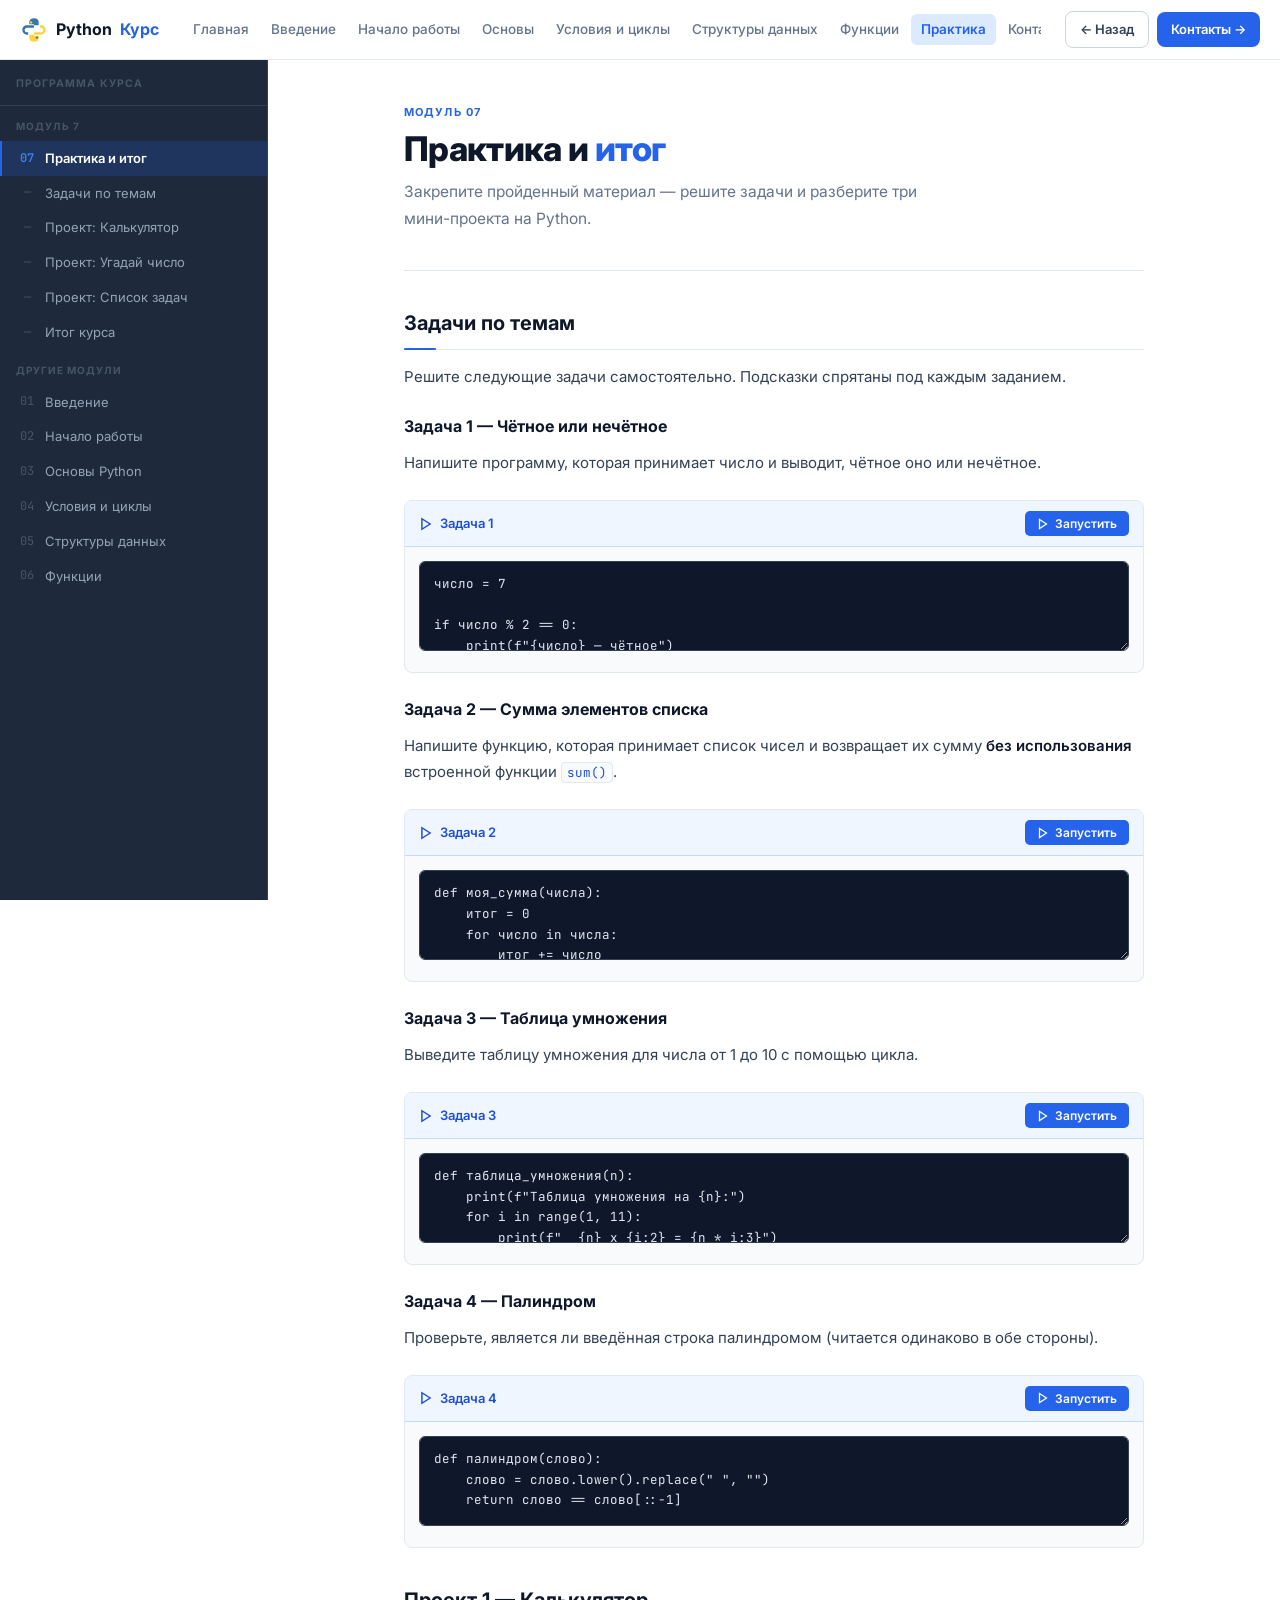
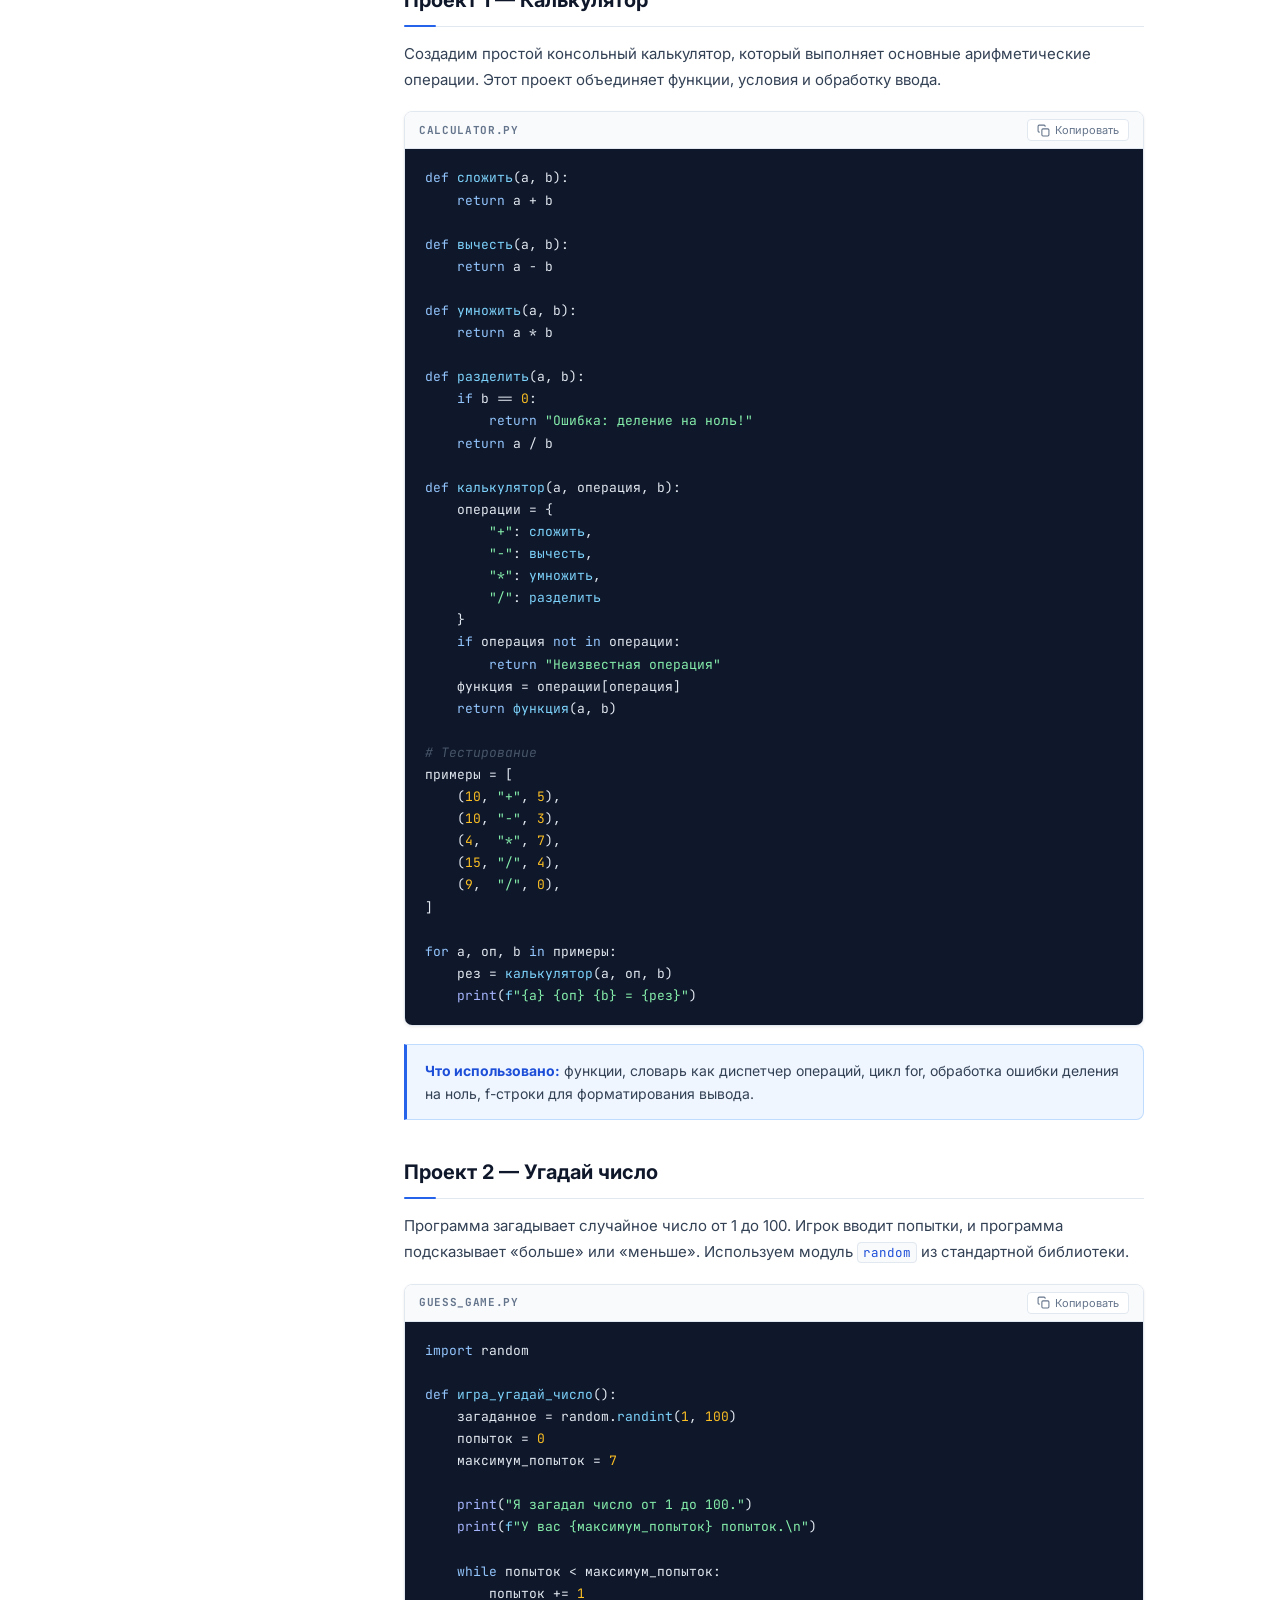
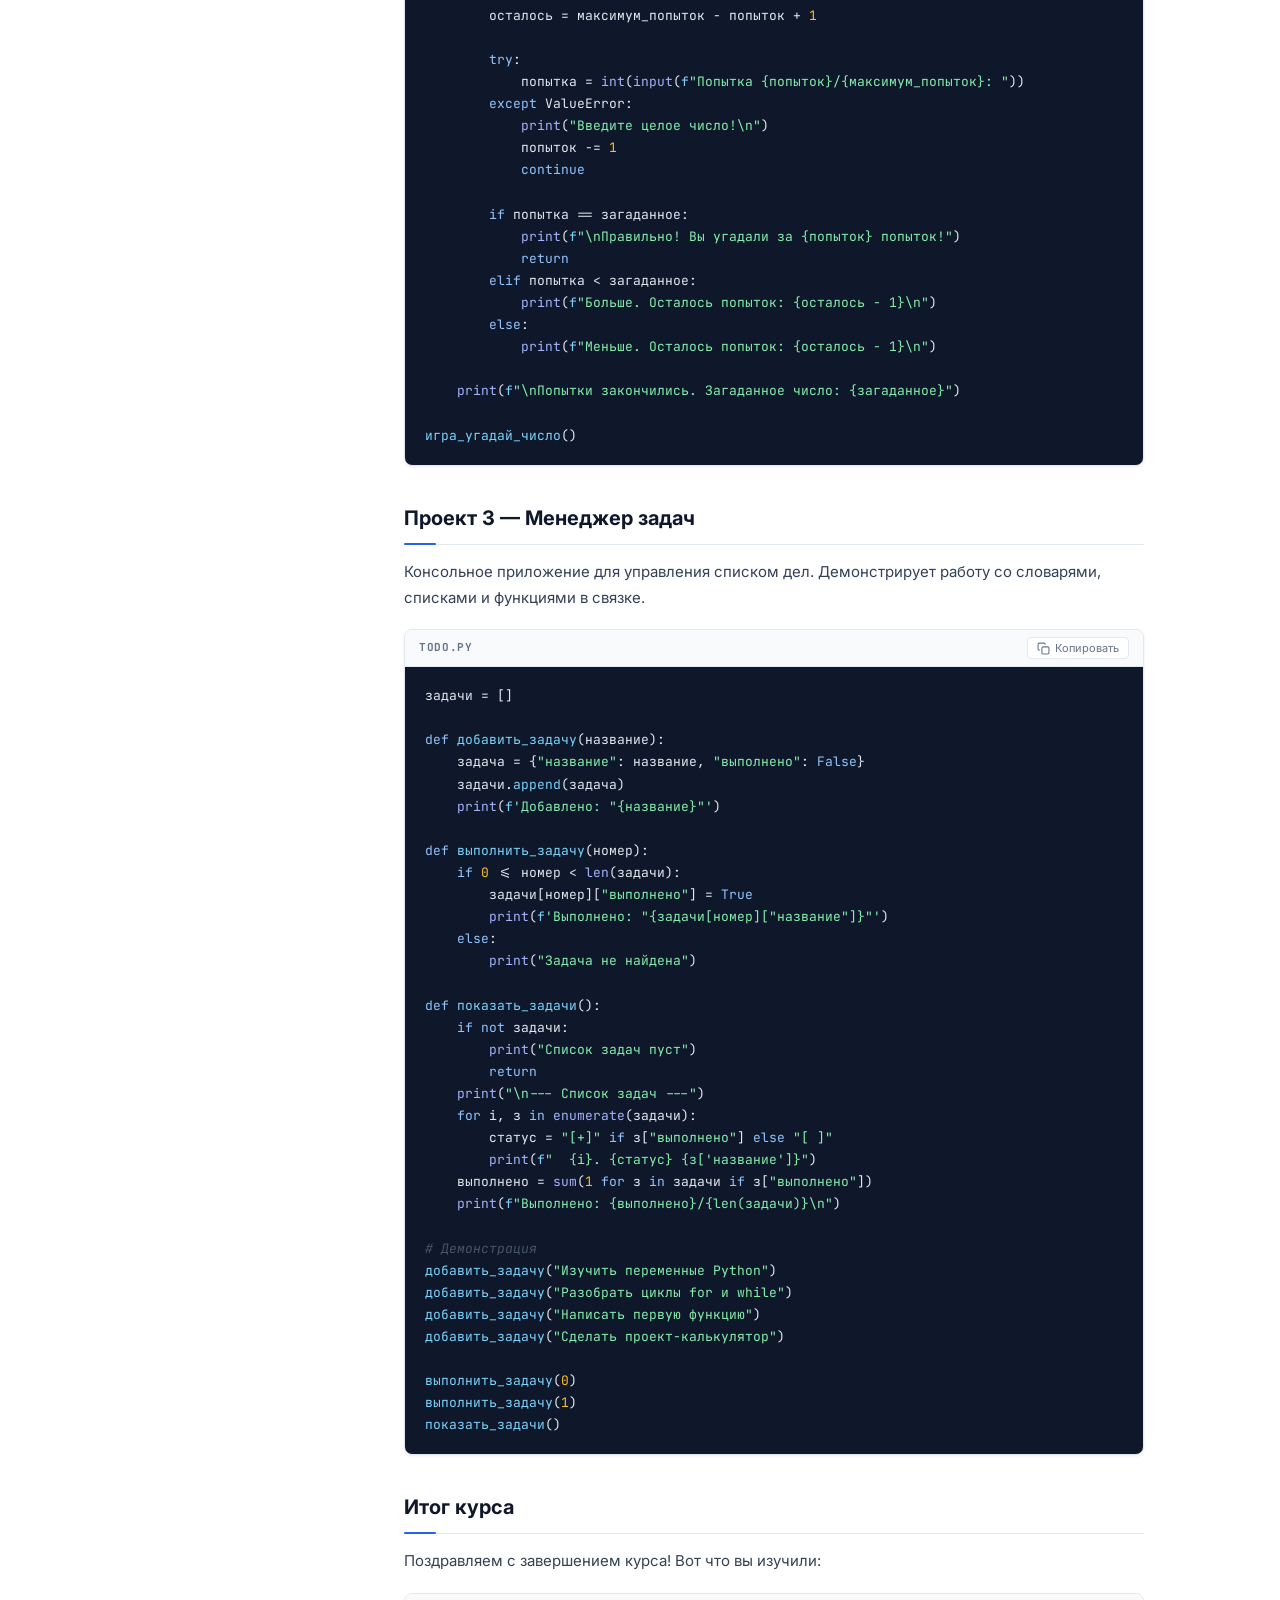
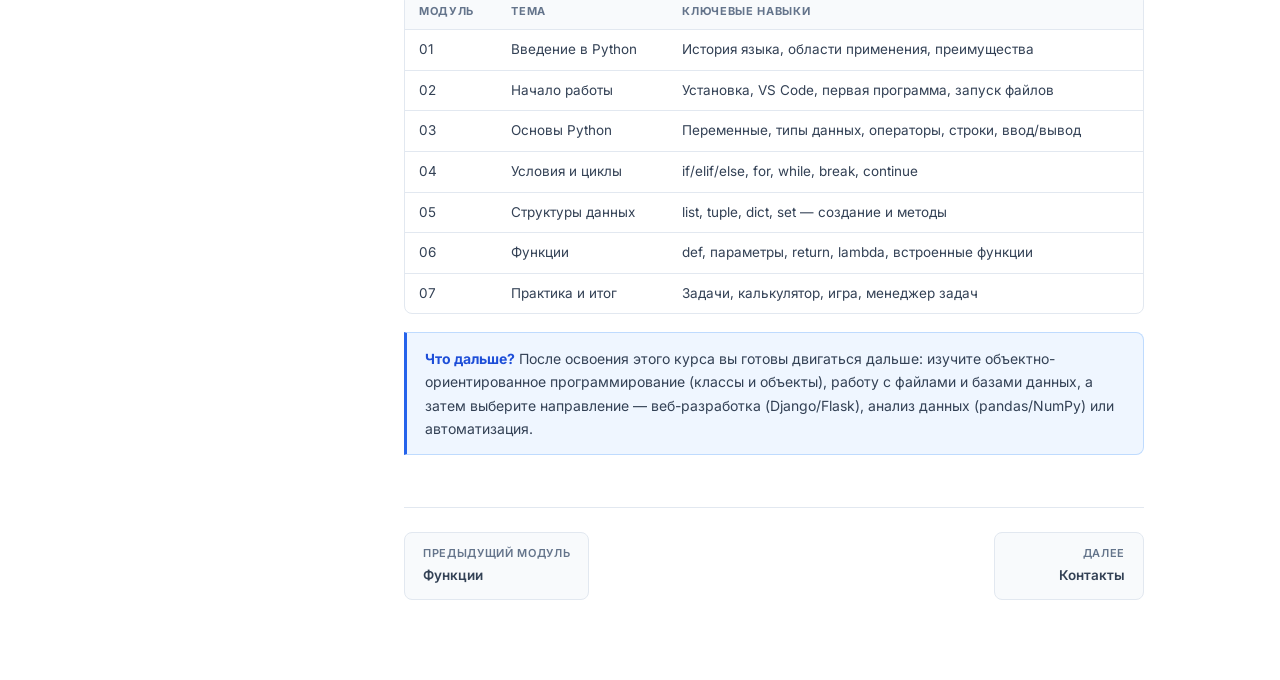
==== praktika.html @ 066918e9 "Initial release: Python e-learning course website 7 interactive modules covering Python basics for B" ====
<!DOCTYPE html>
<html lang="ru">
<head>
  <meta charset="UTF-8">
  <meta name="viewport" content="width=device-width, initial-scale=1.0">
  <title>Практика и итог — Электронный курс Python</title>
  <link rel="stylesheet" href="css/style.css">
</head>
<body>

<nav class="navbar">
  <a href="index.html" class="nav-logo">
    <svg width="28" height="28" viewBox="0 0 24 24" fill="none">
      <path d="M12 2C9.5 2 8 3.5 8 5v2h4v1H6C3.8 8 2 9.8 2 12s1.8 4 4 4h1v-2H6c-1.1 0-2-.9-2-2s.9-2 2-2h6V8h4V5c0-1.5-1.5-3-4-3z" fill="#3776AB"/>
      <path d="M12 22c2.5 0 4-1.5 4-3v-2h-4v-1h6c2.2 0 4-1.8 4-4s-1.8-4-4-4h-1v2h1c1.1 0 2 .9 2 2s-.9 2-2 2h-6v2H8v3c0 1.5 1.5 3 4 3z" fill="#FFD43B"/>
      <circle cx="9.5" cy="5.5" r="1" fill="#FFD43B"/>
      <circle cx="14.5" cy="18.5" r="1" fill="#3776AB"/>
    </svg>
    Python<span>Курс</span>
  </a>
  <div class="nav-links">
    <a href="index.html">Главная</a>
    <a href="vvedenie.html">Введение</a>
    <a href="nachalo.html">Начало работы</a>
    <a href="osnovy.html">Основы</a>
    <a href="usloviya.html">Условия и циклы</a>
    <a href="struktury.html">Структуры данных</a>
    <a href="funkcii.html">Функции</a>
    <a href="praktika.html" class="active">Практика</a>
    <a href="kontakty.html">Контакты</a>
  </div>
  <div class="nav-module-btns">
    <a href="funkcii.html" class="nav-btn-ghost">← Назад</a>
    <a href="kontakty.html" class="nav-btn">Контакты →</a>
  </div>
  <div class="hamburger" id="hamburger"><span></span><span></span><span></span></div>
</nav>

<div class="mobile-menu" id="mobileMenu">
  <a href="index.html">Главная</a>
  <a href="vvedenie.html">Введение в Python</a>
  <a href="nachalo.html">Начало работы</a>
  <a href="osnovy.html">Основы Python</a>
  <a href="usloviya.html">Условия и циклы</a>
  <a href="struktury.html">Структуры данных</a>
  <a href="funkcii.html">Функции</a>
  <a href="praktika.html" class="active">Практика и итог</a>
  <a href="kontakty.html">Контакты</a>
</div>

<div class="course-layout">
  <aside class="sidebar">
    <div class="sidebar-header">Программа курса</div>
    <div class="sidebar-section">
      <div class="sidebar-section-title">Модуль 7</div>
      <a href="praktika.html" class="sidebar-link active"><span class="sidebar-link-icon">07</span> Практика и итог</a>
      <a href="praktika.html#zadachi" class="sidebar-link"><span class="sidebar-link-icon">—</span> Задачи по темам</a>
      <a href="praktika.html#kalkulator" class="sidebar-link"><span class="sidebar-link-icon">—</span> Проект: Калькулятор</a>
      <a href="praktika.html#ugadai" class="sidebar-link"><span class="sidebar-link-icon">—</span> Проект: Угадай число</a>
      <a href="praktika.html#spisok-zadach" class="sidebar-link"><span class="sidebar-link-icon">—</span> Проект: Список задач</a>
      <a href="praktika.html#itog" class="sidebar-link"><span class="sidebar-link-icon">—</span> Итог курса</a>
    </div>
    <div class="sidebar-section">
      <div class="sidebar-section-title">Другие модули</div>
      <a href="vvedenie.html" class="sidebar-link"><span class="sidebar-link-icon">01</span> Введение</a>
      <a href="nachalo.html" class="sidebar-link"><span class="sidebar-link-icon">02</span> Начало работы</a>
      <a href="osnovy.html" class="sidebar-link"><span class="sidebar-link-icon">03</span> Основы Python</a>
      <a href="usloviya.html" class="sidebar-link"><span class="sidebar-link-icon">04</span> Условия и циклы</a>
      <a href="struktury.html" class="sidebar-link"><span class="sidebar-link-icon">05</span> Структуры данных</a>
      <a href="funkcii.html" class="sidebar-link"><span class="sidebar-link-icon">06</span> Функции</a>
    </div>
  </aside>

  <main class="course-main">
    <div class="course-content">

      <div class="page-header">
        <div class="page-label">Модуль 07</div>
        <h1 class="page-title">Практика и <span>итог</span></h1>
        <p class="page-desc">Закрепите пройденный материал — решите задачи и разберите три мини-проекта на Python.</p>
      </div>

      <!-- ЗАДАЧИ -->
      <h2 class="section-h" id="zadachi">Задачи по темам</h2>
      <p>Решите следующие задачи самостоятельно. Подсказки спрятаны под каждым заданием.</p>

      <h3 class="sub-h">Задача 1 — Чётное или нечётное</h3>
      <p>Напишите программу, которая принимает число и выводит, чётное оно или нечётное.</p>
      <div class="try-block">
        <div class="try-header">
          <div class="try-title">
            <svg width="14" height="14" viewBox="0 0 24 24" fill="none" stroke="currentColor" stroke-width="2.5"><polygon points="5 3 19 12 5 21 5 3"/></svg>
            Задача 1
          </div>
          <button class="try-run-btn">
            <svg width="12" height="12" viewBox="0 0 24 24" fill="none" stroke="currentColor" stroke-width="2.5"><polygon points="5 3 19 12 5 21 5 3"/></svg>
            Запустить
          </button>
        </div>
        <div class="try-editor">
          <textarea>число = 7

if число % 2 == 0:
    print(f"{число} — чётное")
else:
    print(f"{число} — нечётное")</textarea>
        </div>
        <div class="try-output">
          <div class="try-output-label">Вывод</div>
          <div class="try-output-box"></div>
        </div>
      </div>

      <h3 class="sub-h">Задача 2 — Сумма элементов списка</h3>
      <p>Напишите функцию, которая принимает список чисел и возвращает их сумму <strong>без использования</strong> встроенной функции <code class="inline">sum()</code>.</p>
      <div class="try-block">
        <div class="try-header">
          <div class="try-title">
            <svg width="14" height="14" viewBox="0 0 24 24" fill="none" stroke="currentColor" stroke-width="2.5"><polygon points="5 3 19 12 5 21 5 3"/></svg>
            Задача 2
          </div>
          <button class="try-run-btn">
            <svg width="12" height="12" viewBox="0 0 24 24" fill="none" stroke="currentColor" stroke-width="2.5"><polygon points="5 3 19 12 5 21 5 3"/></svg>
            Запустить
          </button>
        </div>
        <div class="try-editor">
          <textarea>def моя_сумма(числа):
    итог = 0
    for число in числа:
        итог += число
    return итог

список = [3, 7, 2, 9, 4]
print(f"Сумма: {моя_сумма(список)}")</textarea>
        </div>
        <div class="try-output">
          <div class="try-output-label">Вывод</div>
          <div class="try-output-box"></div>
        </div>
      </div>

      <h3 class="sub-h">Задача 3 — Таблица умножения</h3>
      <p>Выведите таблицу умножения для числа от 1 до 10 с помощью цикла.</p>
      <div class="try-block">
        <div class="try-header">
          <div class="try-title">
            <svg width="14" height="14" viewBox="0 0 24 24" fill="none" stroke="currentColor" stroke-width="2.5"><polygon points="5 3 19 12 5 21 5 3"/></svg>
            Задача 3
          </div>
          <button class="try-run-btn">
            <svg width="12" height="12" viewBox="0 0 24 24" fill="none" stroke="currentColor" stroke-width="2.5"><polygon points="5 3 19 12 5 21 5 3"/></svg>
            Запустить
          </button>
        </div>
        <div class="try-editor">
          <textarea>def таблица_умножения(n):
    print(f"Таблица умножения на {n}:")
    for i in range(1, 11):
        print(f"  {n} x {i:2} = {n * i:3}")

таблица_умножения(7)</textarea>
        </div>
        <div class="try-output">
          <div class="try-output-label">Вывод</div>
          <div class="try-output-box"></div>
        </div>
      </div>

      <h3 class="sub-h">Задача 4 — Палиндром</h3>
      <p>Проверьте, является ли введённая строка палиндромом (читается одинаково в обе стороны).</p>
      <div class="try-block">
        <div class="try-header">
          <div class="try-title">
            <svg width="14" height="14" viewBox="0 0 24 24" fill="none" stroke="currentColor" stroke-width="2.5"><polygon points="5 3 19 12 5 21 5 3"/></svg>
            Задача 4
          </div>
          <button class="try-run-btn">
            <svg width="12" height="12" viewBox="0 0 24 24" fill="none" stroke="currentColor" stroke-width="2.5"><polygon points="5 3 19 12 5 21 5 3"/></svg>
            Запустить
          </button>
        </div>
        <div class="try-editor">
          <textarea>def палиндром(слово):
    слово = слово.lower().replace(" ", "")
    return слово == слово[::-1]

слова = ["kayak", "python", "level", "radar", "hello"]
for слово in слова:
    результат = "палиндром" if палиндром(слово) else "не палиндром"
    print(f'"{слово}" — {результат}')</textarea>
        </div>
        <div class="try-output">
          <div class="try-output-label">Вывод</div>
          <div class="try-output-box"></div>
        </div>
      </div>

      <!-- ПРОЕКТ 1: КАЛЬКУЛЯТОР -->
      <h2 class="section-h" id="kalkulator">Проект 1 — Калькулятор</h2>
      <p>
        Создадим простой консольный калькулятор, который выполняет основные арифметические операции.
        Этот проект объединяет функции, условия и обработку ввода.
      </p>
      <div class="code-block">
        <div class="code-block-header">
          <span class="code-lang">calculator.py</span>
          <button class="copy-btn"><svg width="13" height="13" viewBox="0 0 24 24" fill="none" stroke="currentColor" stroke-width="2"><rect x="9" y="9" width="13" height="13" rx="2"/><path d="M5 15H4a2 2 0 0 1-2-2V4a2 2 0 0 1 2-2h9a2 2 0 0 1 2 2v1"/></svg> Копировать</button>
        </div>
        <pre class="code"><span class="kw">def</span> <span class="fn">сложить</span>(<span class="var">a</span>, <span class="var">b</span>):
    <span class="kw">return</span> <span class="var">a</span> + <span class="var">b</span>

<span class="kw">def</span> <span class="fn">вычесть</span>(<span class="var">a</span>, <span class="var">b</span>):
    <span class="kw">return</span> <span class="var">a</span> - <span class="var">b</span>

<span class="kw">def</span> <span class="fn">умножить</span>(<span class="var">a</span>, <span class="var">b</span>):
    <span class="kw">return</span> <span class="var">a</span> * <span class="var">b</span>

<span class="kw">def</span> <span class="fn">разделить</span>(<span class="var">a</span>, <span class="var">b</span>):
    <span class="kw">if</span> <span class="var">b</span> == <span class="num">0</span>:
        <span class="kw">return</span> <span class="str">"Ошибка: деление на ноль!"</span>
    <span class="kw">return</span> <span class="var">a</span> / <span class="var">b</span>

<span class="kw">def</span> <span class="fn">калькулятор</span>(<span class="var">a</span>, <span class="var">операция</span>, <span class="var">b</span>):
    <span class="var">операции</span> = {
        <span class="str">"+"</span>: <span class="fn">сложить</span>,
        <span class="str">"-"</span>: <span class="fn">вычесть</span>,
        <span class="str">"*"</span>: <span class="fn">умножить</span>,
        <span class="str">"/"</span>: <span class="fn">разделить</span>
    }
    <span class="kw">if</span> <span class="var">операция</span> <span class="kw">not in</span> <span class="var">операции</span>:
        <span class="kw">return</span> <span class="str">"Неизвестная операция"</span>
    <span class="var">функция</span> = <span class="var">операции</span>[<span class="var">операция</span>]
    <span class="kw">return</span> <span class="fn">функция</span>(<span class="var">a</span>, <span class="var">b</span>)

<span class="cm"># Тестирование</span>
<span class="var">примеры</span> = [
    (<span class="num">10</span>, <span class="str">"+"</span>, <span class="num">5</span>),
    (<span class="num">10</span>, <span class="str">"-"</span>, <span class="num">3</span>),
    (<span class="num">4</span>,  <span class="str">"*"</span>, <span class="num">7</span>),
    (<span class="num">15</span>, <span class="str">"/"</span>, <span class="num">4</span>),
    (<span class="num">9</span>,  <span class="str">"/"</span>, <span class="num">0</span>),
]

<span class="kw">for</span> <span class="var">a</span>, <span class="var">оп</span>, <span class="var">b</span> <span class="kw">in</span> <span class="var">примеры</span>:
    <span class="var">рез</span> = <span class="fn">калькулятор</span>(<span class="var">a</span>, <span class="var">оп</span>, <span class="var">b</span>)
    <span class="builtin">print</span>(<span class="fn">f</span><span class="str">"{a} {оп} {b} = {рез}"</span>)</pre>
      </div>

      <div class="info-box">
        <strong>Что использовано:</strong> функции, словарь как диспетчер операций, цикл for,
        обработка ошибки деления на ноль, f-строки для форматирования вывода.
      </div>

      <!-- ПРОЕКТ 2: УГАДАЙ ЧИСЛО -->
      <h2 class="section-h" id="ugadai">Проект 2 — Угадай число</h2>
      <p>
        Программа загадывает случайное число от 1 до 100. Игрок вводит попытки, и программа подсказывает
        «больше» или «меньше». Используем модуль <code class="inline">random</code> из стандартной библиотеки.
      </p>
      <div class="code-block">
        <div class="code-block-header">
          <span class="code-lang">guess_game.py</span>
          <button class="copy-btn"><svg width="13" height="13" viewBox="0 0 24 24" fill="none" stroke="currentColor" stroke-width="2"><rect x="9" y="9" width="13" height="13" rx="2"/><path d="M5 15H4a2 2 0 0 1-2-2V4a2 2 0 0 1 2-2h9a2 2 0 0 1 2 2v1"/></svg> Копировать</button>
        </div>
        <pre class="code"><span class="kw">import</span> <span class="var">random</span>

<span class="kw">def</span> <span class="fn">игра_угадай_число</span>():
    <span class="var">загаданное</span> = <span class="var">random</span>.<span class="fn">randint</span>(<span class="num">1</span>, <span class="num">100</span>)
    <span class="var">попыток</span> = <span class="num">0</span>
    <span class="var">максимум_попыток</span> = <span class="num">7</span>

    <span class="builtin">print</span>(<span class="str">"Я загадал число от 1 до 100."</span>)
    <span class="builtin">print</span>(<span class="fn">f</span><span class="str">"У вас {максимум_попыток} попыток.\n"</span>)

    <span class="kw">while</span> <span class="var">попыток</span> < <span class="var">максимум_попыток</span>:
        <span class="var">попыток</span> += <span class="num">1</span>
        <span class="var">осталось</span> = <span class="var">максимум_попыток</span> - <span class="var">попыток</span> + <span class="num">1</span>

        <span class="kw">try</span>:
            <span class="var">попытка</span> = <span class="builtin">int</span>(<span class="builtin">input</span>(<span class="fn">f</span><span class="str">"Попытка {попыток}/{максимум_попыток}: "</span>))
        <span class="kw">except</span> <span class="var">ValueError</span>:
            <span class="builtin">print</span>(<span class="str">"Введите целое число!\n"</span>)
            <span class="var">попыток</span> -= <span class="num">1</span>
            <span class="kw">continue</span>

        <span class="kw">if</span> <span class="var">попытка</span> == <span class="var">загаданное</span>:
            <span class="builtin">print</span>(<span class="fn">f</span><span class="str">"\nПравильно! Вы угадали за {попыток} попыток!"</span>)
            <span class="kw">return</span>
        <span class="kw">elif</span> <span class="var">попытка</span> < <span class="var">загаданное</span>:
            <span class="builtin">print</span>(<span class="fn">f</span><span class="str">"Больше. Осталось попыток: {осталось - 1}\n"</span>)
        <span class="kw">else</span>:
            <span class="builtin">print</span>(<span class="fn">f</span><span class="str">"Меньше. Осталось попыток: {осталось - 1}\n"</span>)

    <span class="builtin">print</span>(<span class="fn">f</span><span class="str">"\nПопытки закончились. Загаданное число: {загаданное}"</span>)

<span class="fn">игра_угадай_число</span>()</pre>
      </div>

      <!-- ПРОЕКТ 3: СПИСОК ЗАДАЧ -->
      <h2 class="section-h" id="spisok-zadach">Проект 3 — Менеджер задач</h2>
      <p>
        Консольное приложение для управления списком дел. Демонстрирует работу со словарями,
        списками и функциями в связке.
      </p>
      <div class="code-block">
        <div class="code-block-header">
          <span class="code-lang">todo.py</span>
          <button class="copy-btn"><svg width="13" height="13" viewBox="0 0 24 24" fill="none" stroke="currentColor" stroke-width="2"><rect x="9" y="9" width="13" height="13" rx="2"/><path d="M5 15H4a2 2 0 0 1-2-2V4a2 2 0 0 1 2-2h9a2 2 0 0 1 2 2v1"/></svg> Копировать</button>
        </div>
        <pre class="code"><span class="var">задачи</span> = []

<span class="kw">def</span> <span class="fn">добавить_задачу</span>(<span class="var">название</span>):
    <span class="var">задача</span> = {<span class="str">"название"</span>: <span class="var">название</span>, <span class="str">"выполнено"</span>: <span class="kw">False</span>}
    <span class="var">задачи</span>.<span class="fn">append</span>(<span class="var">задача</span>)
    <span class="builtin">print</span>(<span class="fn">f</span><span class="str">'Добавлено: "{название}"'</span>)

<span class="kw">def</span> <span class="fn">выполнить_задачу</span>(<span class="var">номер</span>):
    <span class="kw">if</span> <span class="num">0</span> <= <span class="var">номер</span> < <span class="builtin">len</span>(<span class="var">задачи</span>):
        <span class="var">задачи</span>[<span class="var">номер</span>][<span class="str">"выполнено"</span>] = <span class="kw">True</span>
        <span class="builtin">print</span>(<span class="fn">f</span><span class="str">'Выполнено: "{задачи[номер]["название"]}"'</span>)
    <span class="kw">else</span>:
        <span class="builtin">print</span>(<span class="str">"Задача не найдена"</span>)

<span class="kw">def</span> <span class="fn">показать_задачи</span>():
    <span class="kw">if not</span> <span class="var">задачи</span>:
        <span class="builtin">print</span>(<span class="str">"Список задач пуст"</span>)
        <span class="kw">return</span>
    <span class="builtin">print</span>(<span class="str">"\n--- Список задач ---"</span>)
    <span class="kw">for</span> <span class="var">i</span>, <span class="var">з</span> <span class="kw">in</span> <span class="builtin">enumerate</span>(<span class="var">задачи</span>):
        <span class="var">статус</span> = <span class="str">"[+]"</span> <span class="kw">if</span> <span class="var">з</span>[<span class="str">"выполнено"</span>] <span class="kw">else</span> <span class="str">"[ ]"</span>
        <span class="builtin">print</span>(<span class="fn">f</span><span class="str">"  {i}. {статус} {з['название']}"</span>)
    <span class="var">выполнено</span> = <span class="builtin">sum</span>(<span class="num">1</span> <span class="kw">for</span> <span class="var">з</span> <span class="kw">in</span> <span class="var">задачи</span> <span class="kw">if</span> <span class="var">з</span>[<span class="str">"выполнено"</span>])
    <span class="builtin">print</span>(<span class="fn">f</span><span class="str">"Выполнено: {выполнено}/{len(задачи)}\n"</span>)

<span class="cm"># Демонстрация</span>
<span class="fn">добавить_задачу</span>(<span class="str">"Изучить переменные Python"</span>)
<span class="fn">добавить_задачу</span>(<span class="str">"Разобрать циклы for и while"</span>)
<span class="fn">добавить_задачу</span>(<span class="str">"Написать первую функцию"</span>)
<span class="fn">добавить_задачу</span>(<span class="str">"Сделать проект-калькулятор"</span>)

<span class="fn">выполнить_задачу</span>(<span class="num">0</span>)
<span class="fn">выполнить_задачу</span>(<span class="num">1</span>)
<span class="fn">показать_задачи</span>()</pre>
      </div>

      <!-- ИТОГ -->
      <h2 class="section-h" id="itog">Итог курса</h2>
      <p>Поздравляем с завершением курса! Вот что вы изучили:</p>

      <div class="table-wrap">
        <table class="data-table">
          <thead>
            <tr><th>Модуль</th><th>Тема</th><th>Ключевые навыки</th></tr>
          </thead>
          <tbody>
            <tr>
              <td>01</td>
              <td>Введение в Python</td>
              <td>История языка, области применения, преимущества</td>
            </tr>
            <tr>
              <td>02</td>
              <td>Начало работы</td>
              <td>Установка, VS Code, первая программа, запуск файлов</td>
            </tr>
            <tr>
              <td>03</td>
              <td>Основы Python</td>
              <td>Переменные, типы данных, операторы, строки, ввод/вывод</td>
            </tr>
            <tr>
              <td>04</td>
              <td>Условия и циклы</td>
              <td>if/elif/else, for, while, break, continue</td>
            </tr>
            <tr>
              <td>05</td>
              <td>Структуры данных</td>
              <td>list, tuple, dict, set — создание и методы</td>
            </tr>
            <tr>
              <td>06</td>
              <td>Функции</td>
              <td>def, параметры, return, lambda, встроенные функции</td>
            </tr>
            <tr>
              <td>07</td>
              <td>Практика и итог</td>
              <td>Задачи, калькулятор, игра, менеджер задач</td>
            </tr>
          </tbody>
        </table>
      </div>

      <div class="info-box">
        <strong>Что дальше?</strong> После освоения этого курса вы готовы двигаться дальше:
        изучите объектно-ориентированное программирование (классы и объекты),
        работу с файлами и базами данных, а затем выберите направление —
        веб-разработка (Django/Flask), анализ данных (pandas/NumPy) или автоматизация.
      </div>

      <div class="page-nav">
        <a href="funkcii.html" class="page-nav-btn">
          <span class="page-nav-label">Предыдущий модуль</span>
          <span class="page-nav-title">Функции</span>
        </a>
        <a href="kontakty.html" class="page-nav-btn next">
          <span class="page-nav-label">Далее</span>
          <span class="page-nav-title">Контакты</span>
        </a>
      </div>

    </div>
  </main>
</div>

<script src="js/main.js"></script>
</body>
</html>
---- css/style.css ----
@import url('https://fonts.googleapis.com/css2?family=Inter:wght@300;400;500;600;700;800&family=JetBrains+Mono:wght@400;500&display=swap');

:root {
  --blue:        #2563EB;
  --blue-dark:   #1d4ed8;
  --blue-light:  #3b82f6;
  --blue-muted:  #dbeafe;
  --amber:       #d97706;
  --amber-light: #fef3c7;

  --bg:          #ffffff;
  --bg-alt:      #f8fafc;
  --bg-code:     #0f172a;

  --sidebar-bg:  #1e293b;
  --sidebar-hover: #334155;
  --sidebar-active: #2563EB;

  --text:        #0f172a;
  --text-2:      #334155;
  --text-muted:  #64748b;
  --text-faint:  #94a3b8;

  --border:      #e2e8f0;
  --border-dark: #cbd5e1;

  --radius:      8px;
  --sidebar-w:   268px;
  --nav-h:       60px;
  --transition:  0.2s ease;

  --shadow-sm:   0 1px 3px rgba(0,0,0,0.08);
  --shadow-md:   0 4px 12px rgba(0,0,0,0.08);
  --shadow-lg:   0 8px 24px rgba(0,0,0,0.10);
}

*, *::before, *::after { box-sizing: border-box; margin: 0; padding: 0; }
html { scroll-behavior: smooth; }

body {
  font-family: 'Inter', system-ui, sans-serif;
  background: var(--bg);
  color: var(--text);
  line-height: 1.6;
  font-size: 15px;
  -webkit-font-smoothing: antialiased;
}

a { color: var(--blue); text-decoration: none; }
a:hover { color: var(--blue-dark); }

::-webkit-scrollbar { width: 5px; height: 5px; }
::-webkit-scrollbar-track { background: var(--bg-alt); }
::-webkit-scrollbar-thumb { background: var(--border-dark); border-radius: 3px; }
::-webkit-scrollbar-thumb:hover { background: var(--text-faint); }

/* ─── NAVBAR ─── */
.navbar {
  position: fixed;
  top: 0; left: 0; right: 0;
  height: var(--nav-h);
  background: #fff;
  border-bottom: 1px solid var(--border);
  z-index: 1000;
  display: flex;
  align-items: center;
  padding: 0 20px;
  gap: 24px;
  box-shadow: var(--shadow-sm);
}

.nav-logo {
  display: flex;
  align-items: center;
  gap: 8px;
  font-size: 16px;
  font-weight: 700;
  color: var(--text);
  text-decoration: none;
  white-space: nowrap;
  flex-shrink: 0;
}
.nav-logo span { color: var(--blue); }

.nav-links {
  display: flex;
  align-items: center;
  gap: 2px;
  flex: 1;
  overflow-x: auto;
  scrollbar-width: none;
}
.nav-links::-webkit-scrollbar { display: none; }

.nav-links a {
  white-space: nowrap;
  padding: 5px 10px;
  border-radius: 6px;
  font-size: 13.5px;
  font-weight: 500;
  color: var(--text-muted);
  text-decoration: none;
  transition: color var(--transition), background var(--transition);
}
.nav-links a:hover { color: var(--text-2); background: var(--bg-alt); }
.nav-links a.active { color: var(--blue); background: var(--blue-muted); font-weight: 600; }

.nav-btn {
  display: inline-flex;
  align-items: center;
  gap: 6px;
  padding: 7px 14px;
  background: var(--blue);
  color: #fff;
  border-radius: var(--radius);
  font-size: 13px;
  font-weight: 600;
  text-decoration: none;
  white-space: nowrap;
  flex-shrink: 0;
  transition: background var(--transition), box-shadow var(--transition);
}
.nav-btn:hover { background: var(--blue-dark); color: #fff; box-shadow: 0 2px 8px rgba(37,99,235,0.25); }

.nav-btn-ghost {
  display: inline-flex;
  align-items: center;
  gap: 6px;
  padding: 7px 14px;
  background: transparent;
  color: var(--text-2);
  border: 1px solid var(--border-dark);
  border-radius: var(--radius);
  font-size: 13px;
  font-weight: 600;
  text-decoration: none;
  white-space: nowrap;
  flex-shrink: 0;
  transition: background var(--transition), border-color var(--transition), color var(--transition);
}
.nav-btn-ghost:hover { background: var(--bg-alt); border-color: var(--text-muted); color: var(--text); }

.nav-module-btns {
  display: flex;
  gap: 8px;
  align-items: center;
  flex-shrink: 0;
  margin-left: auto;
}

.hamburger {
  display: none;
  flex-direction: column;
  gap: 5px;
  cursor: pointer;
  padding: 4px;
  margin-left: auto;
  flex-shrink: 0;
}
.hamburger span {
  display: block;
  width: 20px;
  height: 2px;
  background: var(--text-2);
  border-radius: 2px;
  transition: var(--transition);
}

/* ─── HERO ─── */
.hero {
  min-height: 100vh;
  display: flex;
  align-items: center;
  padding-top: var(--nav-h);
  background: var(--bg);
  border-bottom: 1px solid var(--border);
}

.hero-content {
  max-width: 1160px;
  margin: 0 auto;
  padding: 72px 24px;
  display: grid;
  grid-template-columns: 1fr 1fr;
  gap: 64px;
  align-items: center;
}

.hero-badge {
  display: inline-flex;
  align-items: center;
  gap: 7px;
  padding: 4px 12px;
  background: var(--blue-muted);
  border: 1px solid #bfdbfe;
  border-radius: 100px;
  font-size: 11.5px;
  font-weight: 600;
  color: var(--blue);
  letter-spacing: 0.04em;
  text-transform: uppercase;
  margin-bottom: 18px;
}
.hero-badge-dot {
  width: 6px; height: 6px;
  background: var(--blue);
  border-radius: 50%;
}

.hero-title {
  font-size: clamp(32px, 4.5vw, 56px);
  font-weight: 800;
  line-height: 1.1;
  letter-spacing: -0.025em;
  color: var(--text);
  margin-bottom: 18px;
}
.hero-title .accent { color: var(--blue); }
.hero-title .accent-2 { color: var(--amber); }

.hero-desc {
  font-size: 16px;
  color: var(--text-muted);
  line-height: 1.75;
  margin-bottom: 32px;
  max-width: 460px;
}

.hero-actions {
  display: flex;
  gap: 10px;
  flex-wrap: wrap;
}

.btn-primary {
  display: inline-flex;
  align-items: center;
  gap: 8px;
  padding: 11px 22px;
  background: var(--blue);
  color: #fff;
  border-radius: var(--radius);
  font-size: 14.5px;
  font-weight: 600;
  text-decoration: none;
  border: none;
  cursor: pointer;
  transition: background var(--transition), box-shadow var(--transition), transform var(--transition);
}
.btn-primary:hover {
  background: var(--blue-dark);
  color: #fff;
  box-shadow: 0 4px 14px rgba(37,99,235,0.3);
  transform: translateY(-1px);
}

.btn-secondary {
  display: inline-flex;
  align-items: center;
  gap: 8px;
  padding: 11px 22px;
  background: var(--bg);
  color: var(--text-2);
  border-radius: var(--radius);
  font-size: 14.5px;
  font-weight: 600;
  text-decoration: none;
  border: 1.5px solid var(--border-dark);
  cursor: pointer;
  transition: border-color var(--transition), background var(--transition), transform var(--transition);
}
.btn-secondary:hover {
  border-color: var(--blue);
  color: var(--blue);
  background: var(--blue-muted);
  transform: translateY(-1px);
}

.hero-stats {
  display: flex;
  gap: 32px;
  margin-top: 36px;
  padding-top: 28px;
  border-top: 1px solid var(--border);
}
.hero-stat-num {
  font-size: 28px;
  font-weight: 800;
  color: var(--text);
  line-height: 1;
}
.hero-stat-label {
  font-size: 12px;
  color: var(--text-muted);
  margin-top: 4px;
  font-weight: 500;
}

/* Hero Code Window */
.code-window {
  background: var(--bg-code);
  border: 1px solid #1e293b;
  border-radius: 10px;
  overflow: hidden;
  box-shadow: var(--shadow-lg);
}

.code-window-header {
  display: flex;
  align-items: center;
  gap: 8px;
  padding: 10px 14px;
  background: #1a2332;
  border-bottom: 1px solid #1e293b;
}
.code-window-dots { display: flex; gap: 5px; }
.dot { width: 10px; height: 10px; border-radius: 50%; }
.dot-red { background: #ff5f57; }
.dot-yellow { background: #febc2e; }
.dot-green { background: #28c840; }

.code-window-title {
  flex: 1;
  text-align: center;
  font-size: 11.5px;
  color: #475569;
  font-family: 'JetBrains Mono', monospace;
}

.code-window-body {
  padding: 18px 20px;
  font-family: 'JetBrains Mono', monospace;
  font-size: 13px;
  line-height: 1.7;
  overflow-x: auto;
}

.code-line { display: block; }
.code-line-num { color: #334155; user-select: none; margin-right: 14px; font-size: 11px; }
.kw  { color: #93c5fd; }
.fn  { color: #7dd3fc; }
.str { color: #86efac; }
.num { color: #fbbf24; }
.cm  { color: #475569; font-style: italic; }
.builtin { color: #a5b4fc; }
.var { color: #e2e8f0; }

.code-cursor {
  display: inline-block;
  width: 2px;
  height: 1em;
  background: #94a3b8;
  vertical-align: text-bottom;
  animation: blink 1.1s step-end infinite;
  margin-left: 1px;
}

/* ─── CONTAINER ─── */
.container { max-width: 1160px; margin: 0 auto; padding: 0 24px; }
section { padding: 72px 0; }

.section-label {
  display: inline-block;
  font-size: 11px;
  font-weight: 700;
  letter-spacing: 0.1em;
  text-transform: uppercase;
  color: var(--blue);
  margin-bottom: 10px;
}

.section-title {
  font-size: clamp(24px, 3.5vw, 38px);
  font-weight: 800;
  letter-spacing: -0.02em;
  line-height: 1.2;
  color: var(--text);
  margin-bottom: 14px;
}
.section-title span { color: var(--blue); }

.section-desc {
  font-size: 16px;
  color: var(--text-muted);
  line-height: 1.7;
  max-width: 540px;
}

.text-center { text-align: center; }
.text-center .section-desc { margin: 0 auto; }

/* ─── FEATURES ─── */
.features { background: var(--bg-alt); border-top: 1px solid var(--border); border-bottom: 1px solid var(--border); }

.features-grid {
  display: grid;
  grid-template-columns: repeat(3, 1fr);
  gap: 20px;
  margin-top: 44px;
}

.feature-card {
  background: var(--bg);
  border: 1px solid var(--border);
  border-radius: var(--radius);
  padding: 24px;
  transition: border-color var(--transition), box-shadow var(--transition), transform var(--transition);
}
.feature-card:hover {
  border-color: #bfdbfe;
  box-shadow: var(--shadow-md);
  transform: translateY(-2px);
}

.feature-icon {
  width: 40px; height: 40px;
  background: var(--blue-muted);
  border-radius: 8px;
  display: flex;
  align-items: center;
  justify-content: center;
  margin-bottom: 14px;
  color: var(--blue);
}

.feature-title { font-size: 15px; font-weight: 700; color: var(--text); margin-bottom: 6px; }
.feature-desc { font-size: 13.5px; color: var(--text-muted); line-height: 1.6; }

/* ─── MODULES ─── */
.modules-grid {
  display: grid;
  grid-template-columns: repeat(2, 1fr);
  gap: 14px;
  margin-top: 44px;
}

.module-card {
  background: var(--bg);
  border: 1px solid var(--border);
  border-radius: var(--radius);
  padding: 20px 22px;
  display: flex;
  gap: 16px;
  align-items: flex-start;
  text-decoration: none;
  color: var(--text);
  transition: border-color var(--transition), box-shadow var(--transition), transform var(--transition);
}
.module-card:hover {
  border-color: var(--blue);
  box-shadow: var(--shadow-sm);
  transform: translateY(-2px);
  color: var(--text);
}

.module-num {
  font-size: 26px;
  font-weight: 800;
  color: var(--border-dark);
  line-height: 1;
  font-family: 'JetBrains Mono', monospace;
  flex-shrink: 0;
  margin-top: 2px;
}

.module-body { flex: 1; min-width: 0; }
.module-title { font-size: 15px; font-weight: 700; color: var(--text); margin-bottom: 5px; }
.module-desc { font-size: 13px; color: var(--text-muted); line-height: 1.5; }
.module-tags {
  display: flex;
  flex-wrap: wrap;
  gap: 5px;
  margin-top: 10px;
}
.tag {
  padding: 2px 7px;
  background: var(--bg-alt);
  border: 1px solid var(--border);
  border-radius: 4px;
  font-size: 11px;
  color: var(--text-muted);
  font-family: 'JetBrains Mono', monospace;
}

.module-arrow { flex-shrink: 0; color: var(--text-faint); transition: color var(--transition), transform var(--transition); margin-top: 2px; }
.module-card:hover .module-arrow { color: var(--blue); transform: translateX(3px); }

/* ─── TECH ─── */
.tech { background: var(--bg-alt); border-top: 1px solid var(--border); border-bottom: 1px solid var(--border); }

.tech-list {
  display: flex;
  gap: 12px;
  flex-wrap: wrap;
  justify-content: center;
  margin-top: 44px;
}

.tech-item {
  display: flex;
  align-items: center;
  gap: 9px;
  padding: 10px 18px;
  background: var(--bg);
  border: 1px solid var(--border);
  border-radius: var(--radius);
  font-size: 13.5px;
  font-weight: 600;
  color: var(--text-2);
  transition: border-color var(--transition), box-shadow var(--transition);
}
.tech-item:hover { border-color: var(--blue); box-shadow: var(--shadow-sm); }
.tech-item-icon { width: 28px; height: 28px; border-radius: 6px; display: flex; align-items: center; justify-content: center; font-size: 16px; }

/* ─── FOOTER ─── */
footer { background: var(--bg-alt); border-top: 1px solid var(--border); padding: 32px 0; }

.footer-inner {
  max-width: 1160px;
  margin: 0 auto;
  padding: 0 24px;
  display: flex;
  align-items: center;
  justify-content: space-between;
  gap: 20px;
}

.footer-logo { font-size: 15px; font-weight: 700; color: var(--text); text-decoration: none; }
.footer-logo span { color: var(--blue); }
.footer-links { display: flex; gap: 18px; }
.footer-links a { font-size: 13px; color: var(--text-muted); text-decoration: none; transition: color var(--transition); }
.footer-links a:hover { color: var(--text); }
.footer-copy { font-size: 13px; color: var(--text-faint); }

/* ─── COURSE LAYOUT ─── */
.course-layout { display: flex; min-height: 100vh; padding-top: var(--nav-h); }

.sidebar {
  width: var(--sidebar-w);
  flex-shrink: 0;
  background: var(--sidebar-bg);
  border-right: 1px solid #334155;
  position: fixed;
  top: var(--nav-h);
  left: 0;
  bottom: 0;
  overflow-y: auto;
  overflow-x: hidden;
  scrollbar-width: thin;
  scrollbar-color: #334155 transparent;
  z-index: 100;
}

.sidebar-header {
  padding: 16px 16px 12px;
  font-size: 10.5px;
  font-weight: 700;
  letter-spacing: 0.1em;
  text-transform: uppercase;
  color: #475569;
  border-bottom: 1px solid #334155;
}

.sidebar-section { padding: 12px 0 0; }

.sidebar-section-title {
  padding: 0 16px 7px;
  font-size: 10px;
  font-weight: 700;
  letter-spacing: 0.1em;
  text-transform: uppercase;
  color: #475569;
}

.sidebar-link {
  display: flex;
  align-items: center;
  gap: 9px;
  padding: 7px 16px;
  font-size: 13px;
  color: #94a3b8;
  text-decoration: none;
  transition: color var(--transition), background var(--transition);
  border-left: 2px solid transparent;
}
.sidebar-link:hover { color: #e2e8f0; background: #334155; }
.sidebar-link.active {
  color: #fff;
  background: rgba(37, 99, 235, 0.2);
  border-left-color: var(--blue);
  font-weight: 600;
}

.sidebar-link-icon {
  font-size: 12px;
  width: 18px;
  text-align: center;
  color: #475569;
  font-family: 'JetBrains Mono', monospace;
}
.sidebar-link.active .sidebar-link-icon { color: var(--blue-light); }

.course-main { flex: 1; margin-left: var(--sidebar-w); min-width: 0; }

.course-content {
  max-width: 820px;
  margin: 0 auto;
  padding: 44px 40px 80px;
}

/* ─── CONTENT ELEMENTS ─── */
.page-header {
  margin-bottom: 36px;
  padding-bottom: 24px;
  border-bottom: 1px solid var(--border);
}

.page-label {
  font-size: 11px;
  font-weight: 700;
  letter-spacing: 0.1em;
  text-transform: uppercase;
  color: var(--blue);
  margin-bottom: 7px;
}

.page-title {
  font-size: clamp(24px, 3.5vw, 34px);
  font-weight: 800;
  letter-spacing: -0.02em;
  line-height: 1.2;
  color: var(--text);
  margin-bottom: 10px;
}
.page-title span { color: var(--blue); }

.page-desc { font-size: 15.5px; color: var(--text-muted); line-height: 1.7; max-width: 560px; }

h2.section-h {
  font-size: 20px;
  font-weight: 700;
  color: var(--text);
  margin: 36px 0 14px;
  padding-bottom: 10px;
  border-bottom: 1px solid var(--border);
  position: relative;
}
h2.section-h::after {
  content: '';
  position: absolute;
  bottom: -1px; left: 0;
  width: 32px; height: 2px;
  background: var(--blue);
  border-radius: 2px;
}

h3.sub-h {
  font-size: 16px;
  font-weight: 700;
  color: var(--text);
  margin: 24px 0 10px;
}

p { margin-bottom: 14px; color: var(--text-2); line-height: 1.75; }
p strong { color: var(--text); font-weight: 600; }

ul.list, ol.list {
  margin: 0 0 18px 18px;
  display: flex;
  flex-direction: column;
  gap: 5px;
}
ul.list li, ol.list li { color: var(--text-2); padding-left: 4px; line-height: 1.6; }
ul.list li::marker { color: var(--blue); }
ol.list li::marker { color: var(--blue); font-weight: 700; }

code.inline {
  font-family: 'JetBrains Mono', monospace;
  font-size: 12.5px;
  background: var(--bg-alt);
  border: 1px solid var(--border);
  border-radius: 4px;
  padding: 1px 5px;
  color: var(--blue-dark);
}

.info-box {
  background: #eff6ff;
  border: 1px solid #bfdbfe;
  border-left: 3px solid var(--blue);
  border-radius: 0 var(--radius) var(--radius) 0;
  padding: 14px 18px;
  margin: 18px 0;
  font-size: 14px;
  color: var(--text-2);
  line-height: 1.65;
}
.info-box strong { color: var(--blue-dark); }

.warn-box {
  background: #fffbeb;
  border: 1px solid #fde68a;
  border-left: 3px solid var(--amber);
  border-radius: 0 var(--radius) var(--radius) 0;
  padding: 14px 18px;
  margin: 18px 0;
  font-size: 14px;
  color: var(--text-2);
  line-height: 1.65;
}
.warn-box strong { color: var(--amber); }

/* ─── CODE BLOCK ─── */
.code-block {
  margin: 18px 0;
  border-radius: var(--radius);
  overflow: hidden;
  border: 1px solid var(--border);
  box-shadow: var(--shadow-sm);
}

.code-block-header {
  display: flex;
  align-items: center;
  justify-content: space-between;
  padding: 7px 14px;
  background: var(--bg-alt);
  border-bottom: 1px solid var(--border);
}

.code-lang {
  font-size: 11px;
  font-weight: 700;
  letter-spacing: 0.06em;
  text-transform: uppercase;
  color: var(--text-muted);
  font-family: 'JetBrains Mono', monospace;
}

.copy-btn {
  display: flex;
  align-items: center;
  gap: 5px;
  padding: 3px 9px;
  background: var(--bg);
  border: 1px solid var(--border);
  border-radius: 4px;
  font-size: 11px;
  color: var(--text-muted);
  cursor: pointer;
  transition: color var(--transition), border-color var(--transition);
  font-family: 'Inter', sans-serif;
}
.copy-btn:hover { color: var(--text-2); border-color: var(--border-dark); }
.copy-btn.copied { color: #16a34a; border-color: #86efac; }

pre.code {
  margin: 0;
  padding: 18px 20px;
  background: var(--bg-code);
  font-family: 'JetBrains Mono', monospace;
  font-size: 13px;
  line-height: 1.7;
  overflow-x: auto;
  tab-size: 4;
  color: #e2e8f0;
}

/* ─── TRY IT ─── */
.try-block {
  background: var(--bg-alt);
  border: 1px solid var(--border);
  border-radius: var(--radius);
  overflow: hidden;
  margin: 24px 0;
}

.try-header {
  display: flex;
  align-items: center;
  justify-content: space-between;
  padding: 10px 14px;
  background: #eff6ff;
  border-bottom: 1px solid #bfdbfe;
}

.try-title {
  font-size: 13px;
  font-weight: 600;
  color: var(--blue-dark);
  display: flex;
  align-items: center;
  gap: 7px;
}

.try-run-btn {
  display: inline-flex;
  align-items: center;
  gap: 6px;
  padding: 5px 12px;
  background: var(--blue);
  color: #fff;
  border: none;
  border-radius: 5px;
  font-size: 12px;
  font-weight: 600;
  cursor: pointer;
  transition: background var(--transition);
  font-family: 'Inter', sans-serif;
}
.try-run-btn:hover { background: var(--blue-dark); }

.try-editor { padding: 14px; }
.try-editor textarea {
  width: 100%;
  background: var(--bg-code);
  border: 1px solid #334155;
  border-radius: 6px;
  padding: 12px 14px;
  font-family: 'JetBrains Mono', monospace;
  font-size: 12.5px;
  color: #e2e8f0;
  resize: vertical;
  min-height: 90px;
  outline: none;
  transition: border-color var(--transition);
  line-height: 1.65;
}
.try-editor textarea:focus { border-color: #3b82f6; }

.try-output { padding: 0 14px 14px; display: none; }
.try-output.visible { display: block; }
.try-output-label {
  font-size: 10.5px;
  font-weight: 700;
  letter-spacing: 0.08em;
  text-transform: uppercase;
  color: var(--text-muted);
  margin-bottom: 7px;
}
.try-output-box {
  background: var(--bg-code);
  border: 1px solid #334155;
  border-radius: 6px;
  padding: 10px 14px;
  font-family: 'JetBrains Mono', monospace;
  font-size: 12.5px;
  color: #86efac;
  white-space: pre-wrap;
  min-height: 36px;
}

/* ─── PAGE NAV ─── */
.page-nav {
  display: flex;
  justify-content: space-between;
  gap: 14px;
  margin-top: 52px;
  padding-top: 24px;
  border-top: 1px solid var(--border);
}

.page-nav-btn {
  display: flex;
  flex-direction: column;
  gap: 3px;
  padding: 12px 18px;
  background: var(--bg-alt);
  border: 1px solid var(--border);
  border-radius: var(--radius);
  text-decoration: none;
  color: var(--text);
  transition: border-color var(--transition), box-shadow var(--transition), transform var(--transition);
  min-width: 150px;
}
.page-nav-btn:hover {
  border-color: var(--blue);
  box-shadow: var(--shadow-sm);
  transform: translateY(-1px);
  color: var(--text);
}
.page-nav-btn.next { text-align: right; }

.page-nav-label { font-size: 11px; color: var(--text-muted); font-weight: 600; text-transform: uppercase; letter-spacing: 0.06em; }
.page-nav-title { font-size: 13.5px; font-weight: 600; color: var(--text-2); }

/* ─── TABLE ─── */
.table-wrap { overflow-x: auto; margin: 18px 0; border-radius: var(--radius); border: 1px solid var(--border); }
table.data-table { width: 100%; border-collapse: collapse; font-size: 13.5px; }
table.data-table th {
  background: var(--bg-alt);
  padding: 9px 14px;
  text-align: left;
  font-size: 11px;
  font-weight: 700;
  letter-spacing: 0.06em;
  text-transform: uppercase;
  color: var(--text-muted);
  border-bottom: 1px solid var(--border);
}
table.data-table td {
  padding: 9px 14px;
  border-bottom: 1px solid var(--border);
  color: var(--text-2);
  vertical-align: top;
}
table.data-table tr:last-child td { border-bottom: none; }
table.data-table tr:hover td { background: #f8fafc; }
table.data-table td code.inline { font-size: 12px; }

/* ─── CONTACT PAGE ─── */
.contact-grid { display: grid; grid-template-columns: 1fr 1fr; gap: 18px; margin-top: 36px; }
.contact-card {
  background: var(--bg-alt);
  border: 1px solid var(--border);
  border-radius: var(--radius);
  padding: 24px;
}
.contact-card h3 { font-size: 16px; font-weight: 700; color: var(--text); margin-bottom: 16px; }
.contact-item {
  display: flex;
  gap: 10px;
  padding: 10px 0;
  border-bottom: 1px solid var(--border);
  font-size: 13.5px;
}
.contact-item:last-child { border-bottom: none; }
.contact-item-icon { color: var(--blue); font-size: 17px; flex-shrink: 0; margin-top: 2px; }
.contact-item-body label {
  display: block;
  font-size: 10.5px;
  color: var(--text-muted);
  text-transform: uppercase;
  letter-spacing: 0.06em;
  margin-bottom: 2px;
  font-weight: 600;
}
.contact-item-body span { color: var(--text-2); font-weight: 500; }

/* ─── MOBILE MENU ─── */
.mobile-menu {
  display: none;
  position: fixed;
  top: var(--nav-h);
  left: 0; right: 0; bottom: 0;
  background: var(--bg);
  z-index: 999;
  flex-direction: column;
  padding: 16px;
  gap: 4px;
  overflow-y: auto;
  border-top: 1px solid var(--border);
}
.mobile-menu.open { display: flex; }
.mobile-menu a {
  padding: 10px 14px;
  border-radius: var(--radius);
  font-size: 14.5px;
  font-weight: 500;
  color: var(--text-2);
  text-decoration: none;
  border: 1px solid transparent;
  transition: all var(--transition);
}
.mobile-menu a:hover { background: var(--bg-alt); border-color: var(--border); }
.mobile-menu a.active { color: var(--blue); background: var(--blue-muted); border-color: #bfdbfe; font-weight: 600; }

/* ─── ANIMATIONS ─── */
@keyframes fadeInUp {
  from { opacity: 0; transform: translateY(20px); }
  to   { opacity: 1; transform: translateY(0); }
}
@keyframes fadeInRight {
  from { opacity: 0; transform: translateX(24px); }
  to   { opacity: 1; transform: translateX(0); }
}
@keyframes blink { 50% { opacity: 0; } }

.hero-text > * { animation: fadeInUp 0.5s ease both; }
.hero-text > *:nth-child(1) { animation-delay: 0s; }
.hero-text > *:nth-child(2) { animation-delay: 0.08s; }
.hero-text > *:nth-child(3) { animation-delay: 0.16s; }
.hero-text > *:nth-child(4) { animation-delay: 0.22s; }
.hero-text > *:nth-child(5) { animation-delay: 0.28s; }
.hero-visual { animation: fadeInRight 0.55s ease 0.1s both; }

[data-aos] {
  opacity: 0;
  transform: translateY(20px);
  transition: opacity 0.5s ease, transform 0.5s ease;
}
[data-aos].aos-visible { opacity: 1; transform: translateY(0); }

/* ─── RESPONSIVE ─── */
@media (max-width: 1024px) {
  .features-grid { grid-template-columns: repeat(2, 1fr); }
  .modules-grid  { grid-template-columns: 1fr; }
}

@media (max-width: 900px) {
  .hero-content { grid-template-columns: 1fr; gap: 36px; }
  .hero-visual  { order: -1; }
  .sidebar { transform: translateX(-100%); transition: transform var(--transition); }
  .sidebar.open { transform: translateX(0); box-shadow: var(--shadow-lg); }
  .course-main { margin-left: 0; }
  .contact-grid { grid-template-columns: 1fr; }
}

@media (max-width: 768px) {
  .nav-links       { display: none; }
  .nav-btn         { display: none; }
  .nav-btn-ghost   { display: none; }
  .nav-module-btns { display: none; }
  .hamburger       { display: flex; }
  .features-grid { grid-template-columns: 1fr; }
  .course-content { padding: 24px 16px 60px; }
  .footer-inner { flex-direction: column; text-align: center; }
  .hero-stats { gap: 20px; }
}
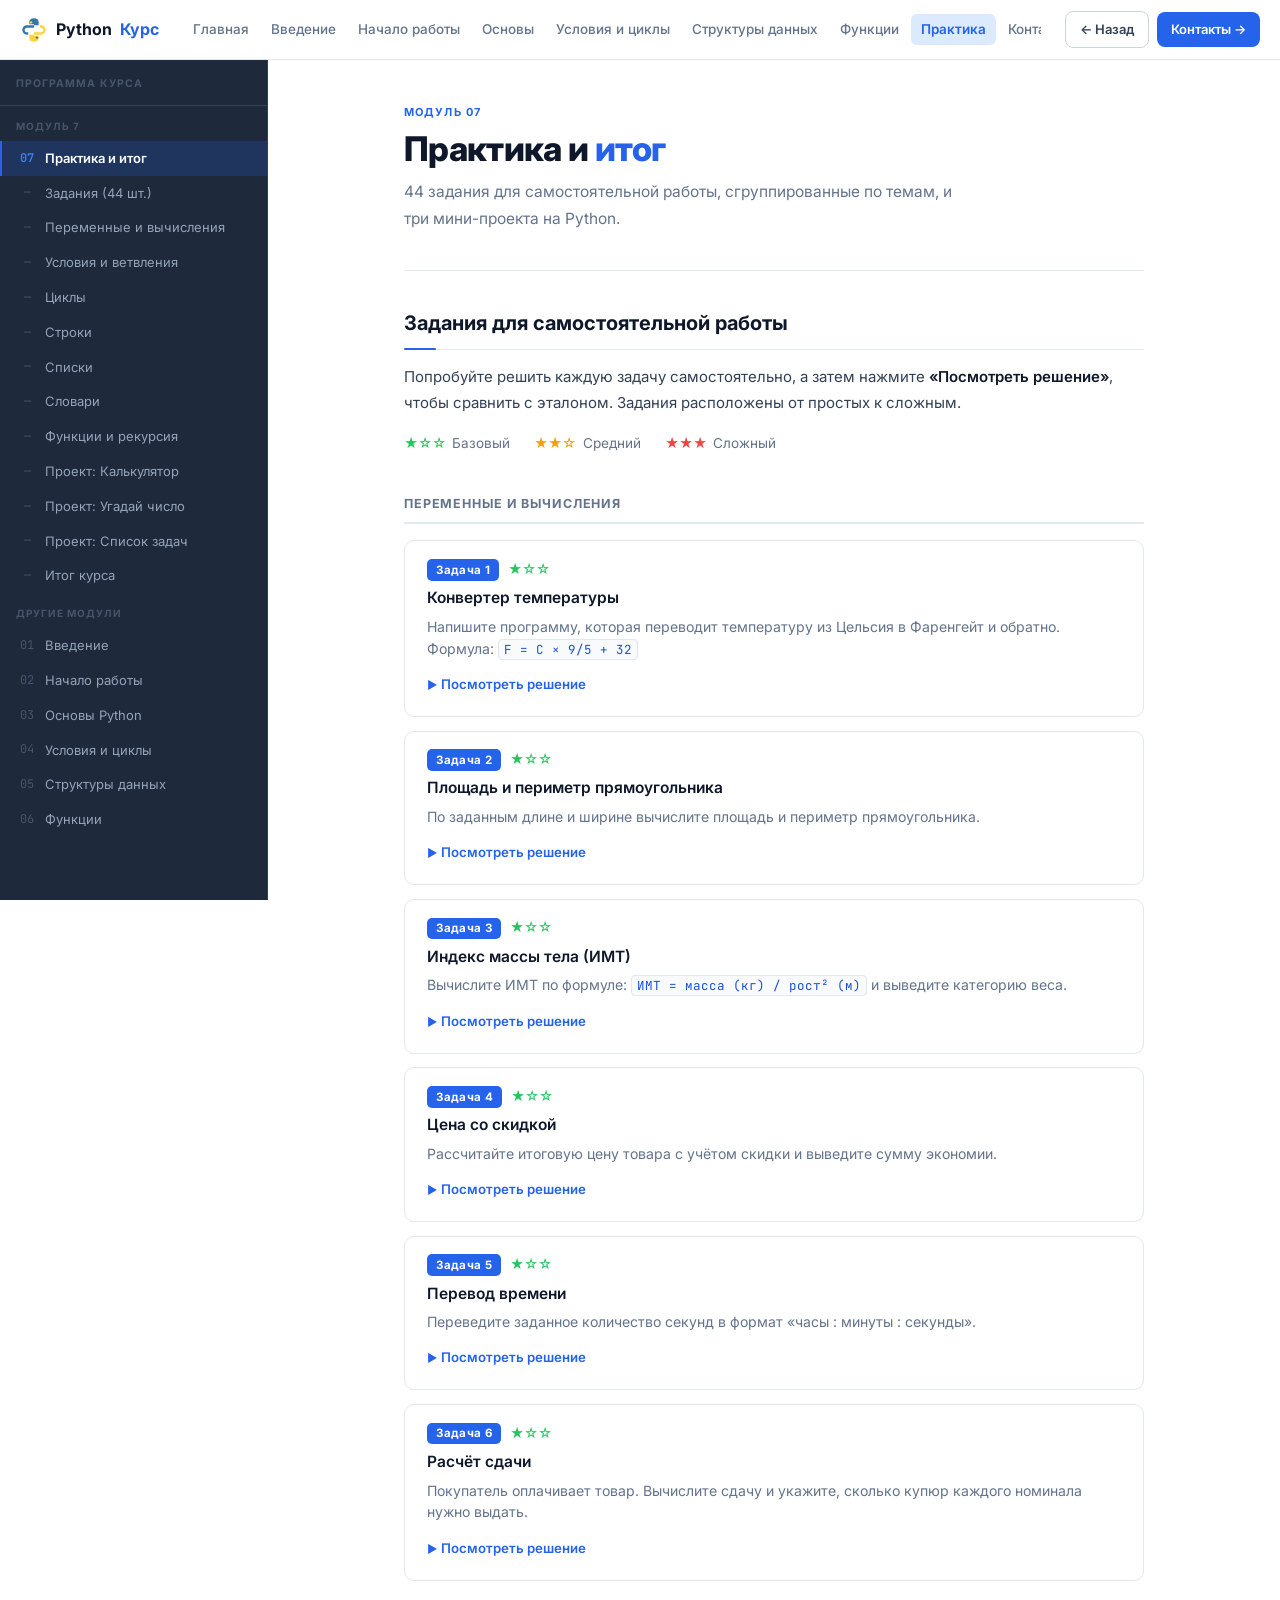
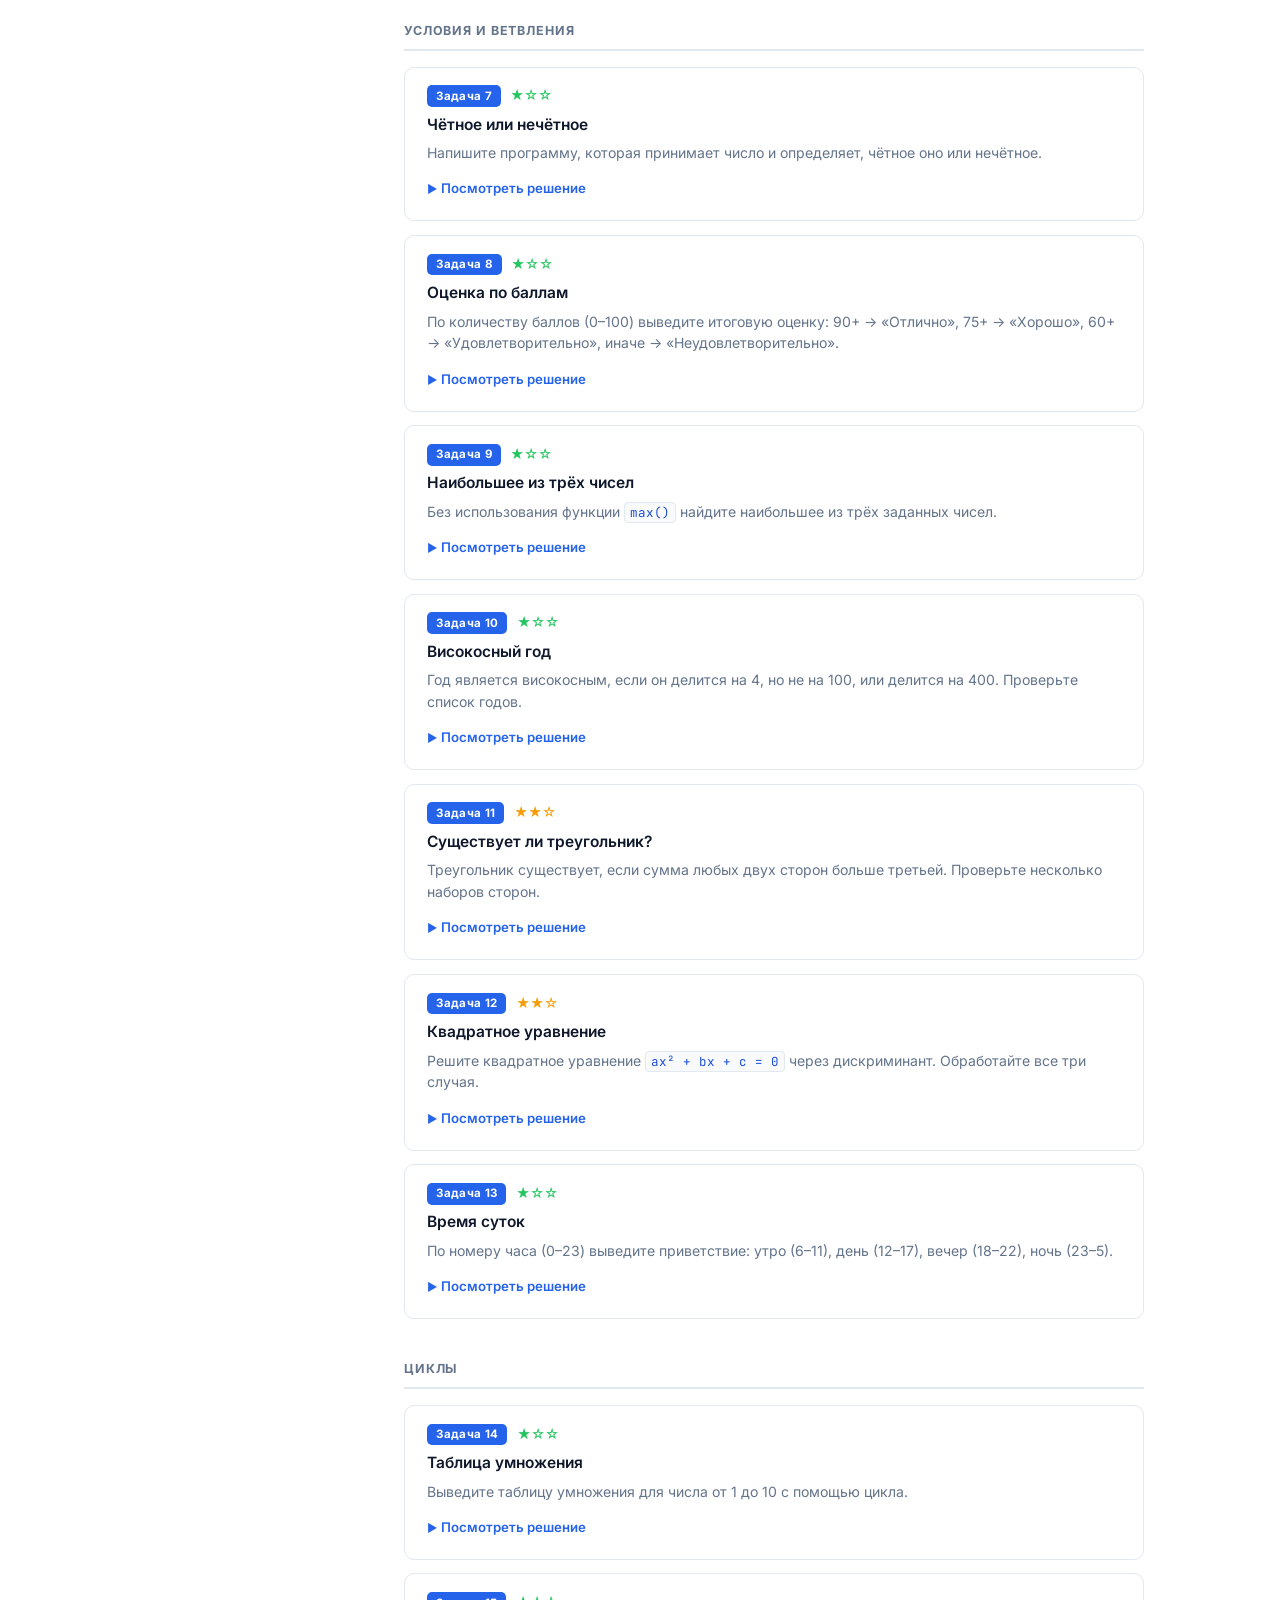
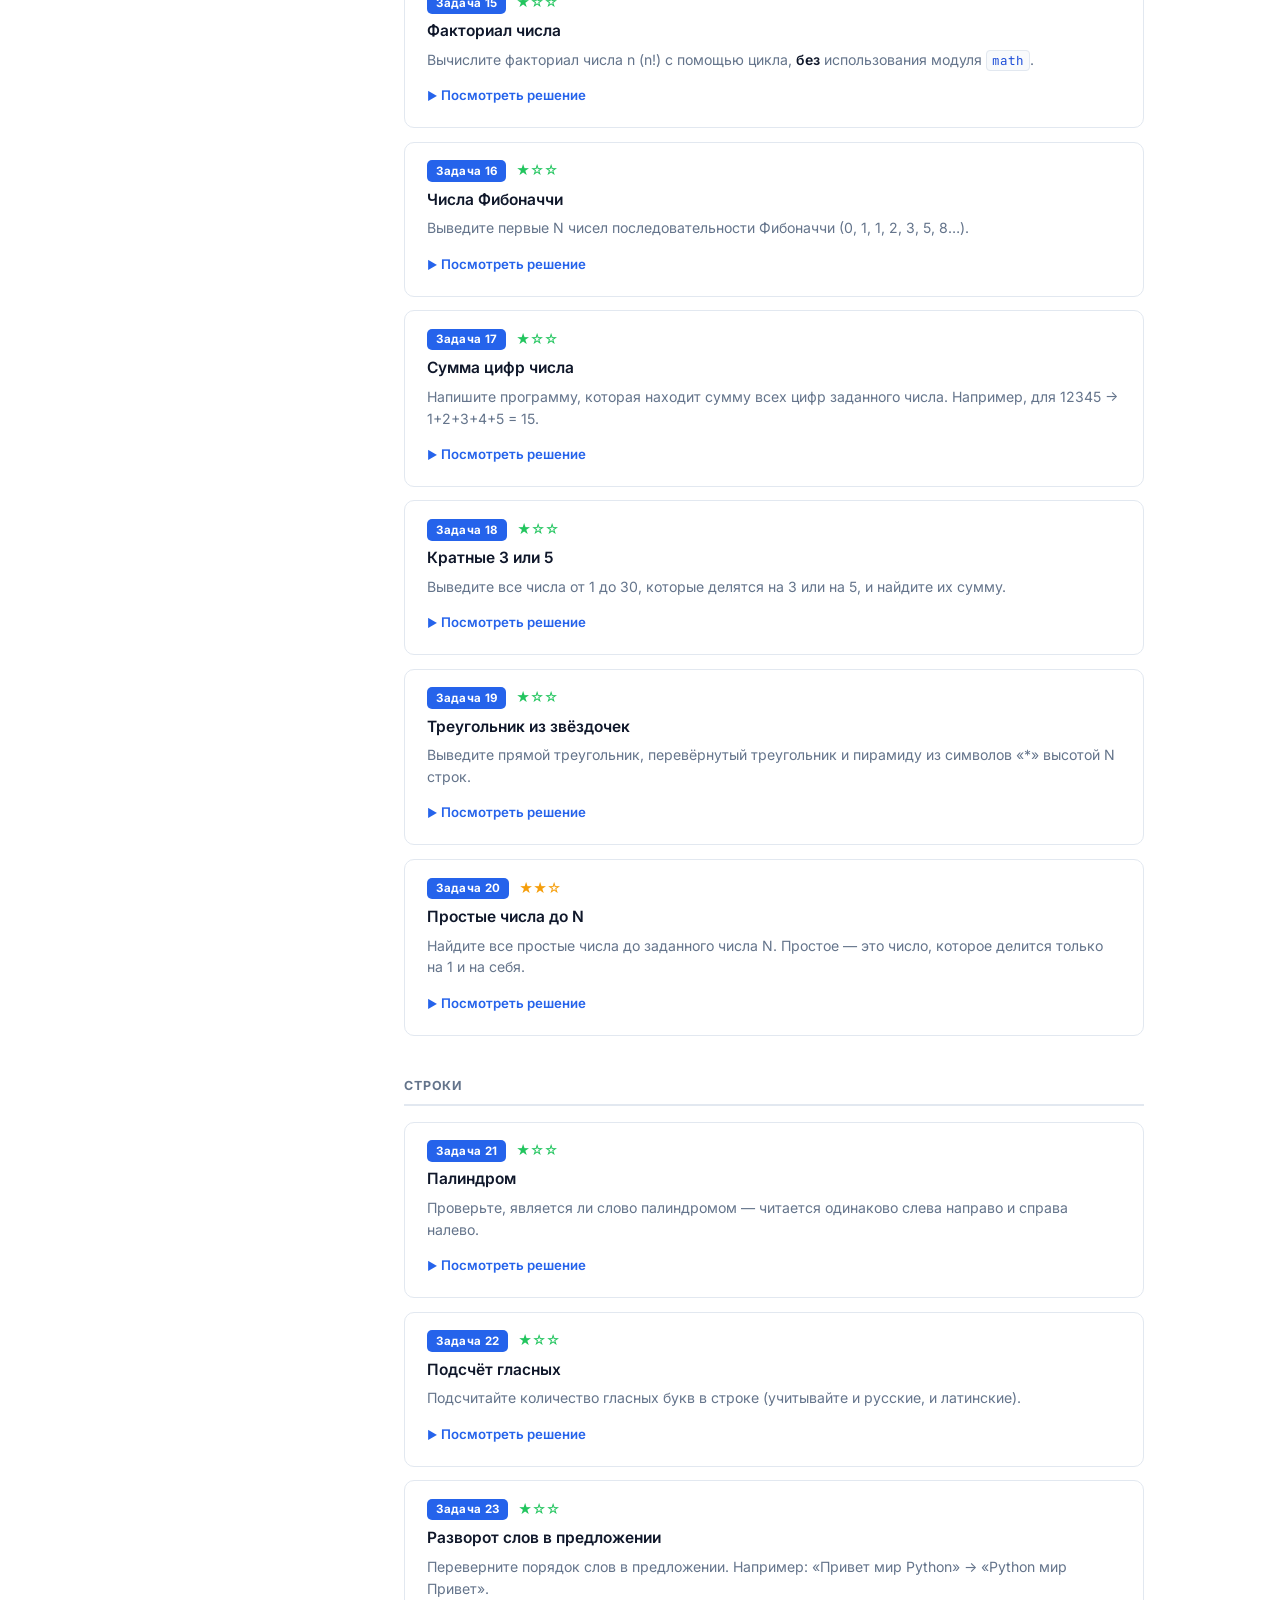
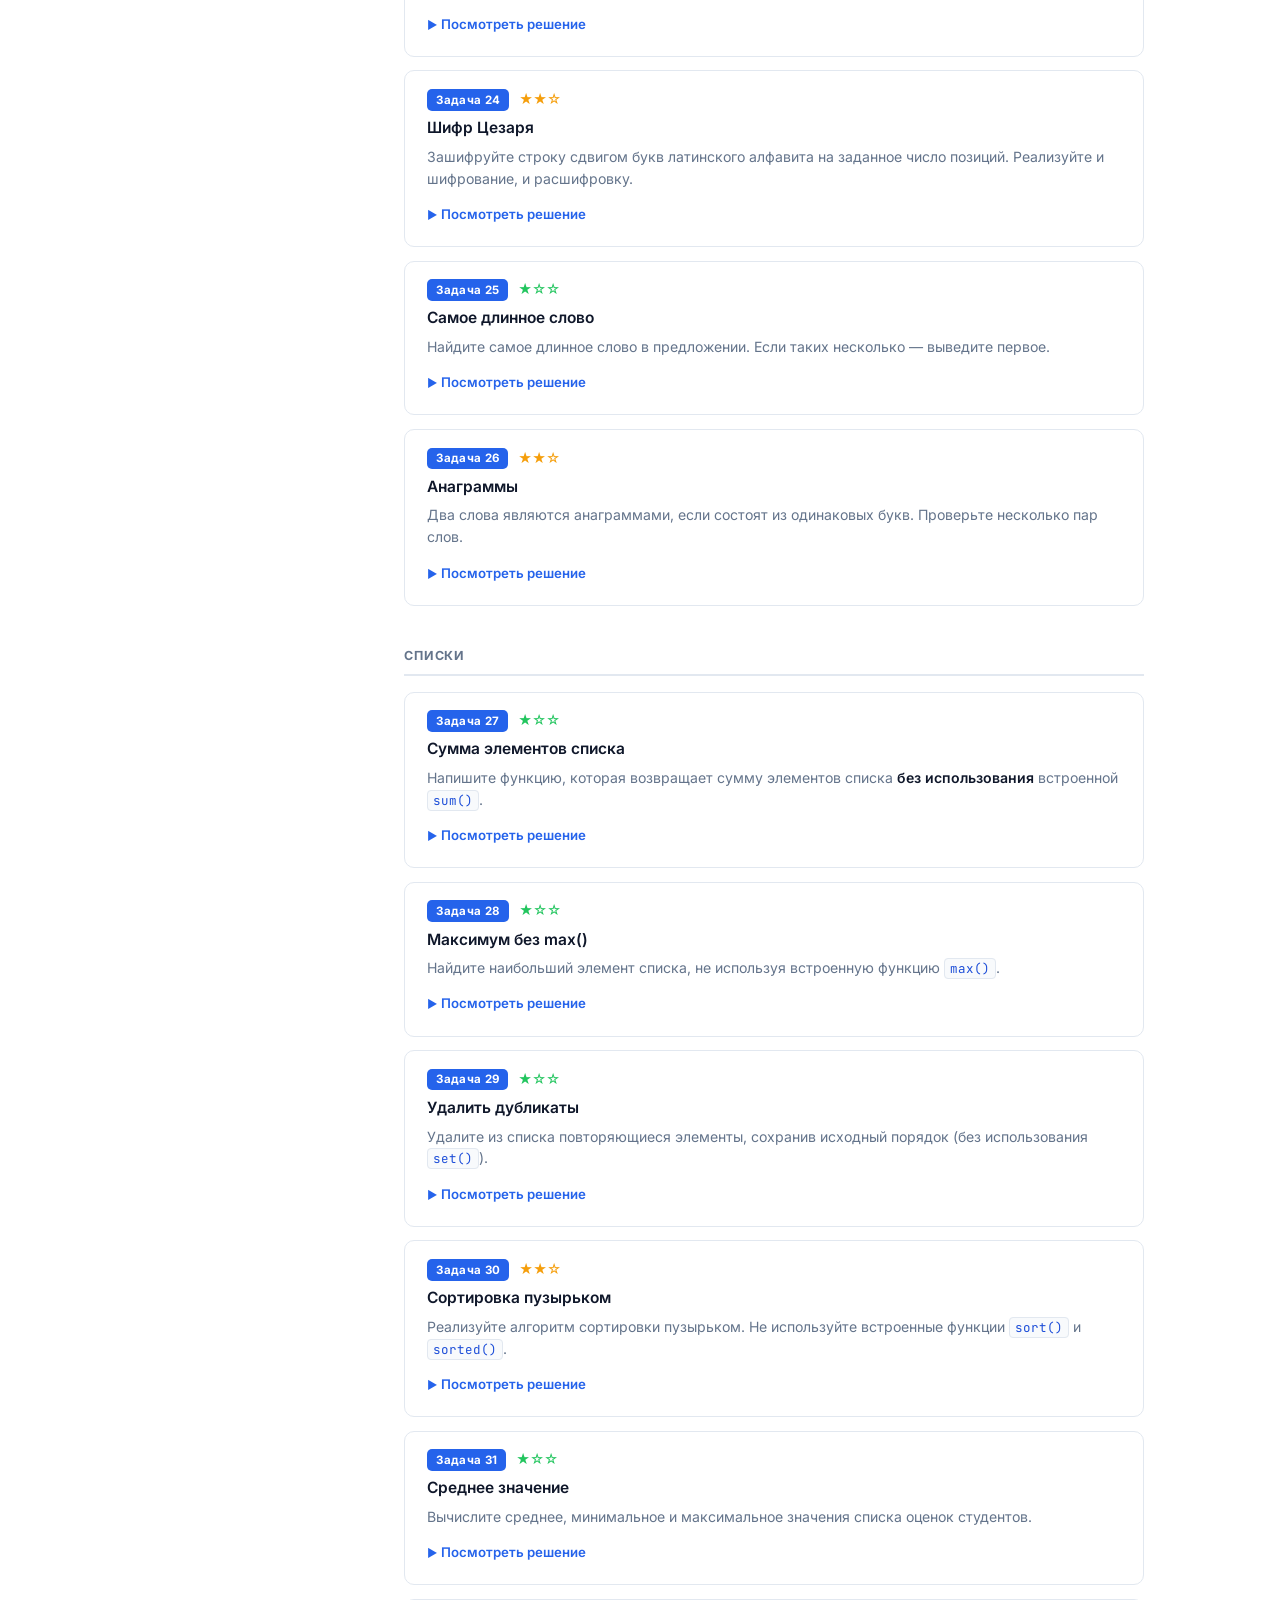
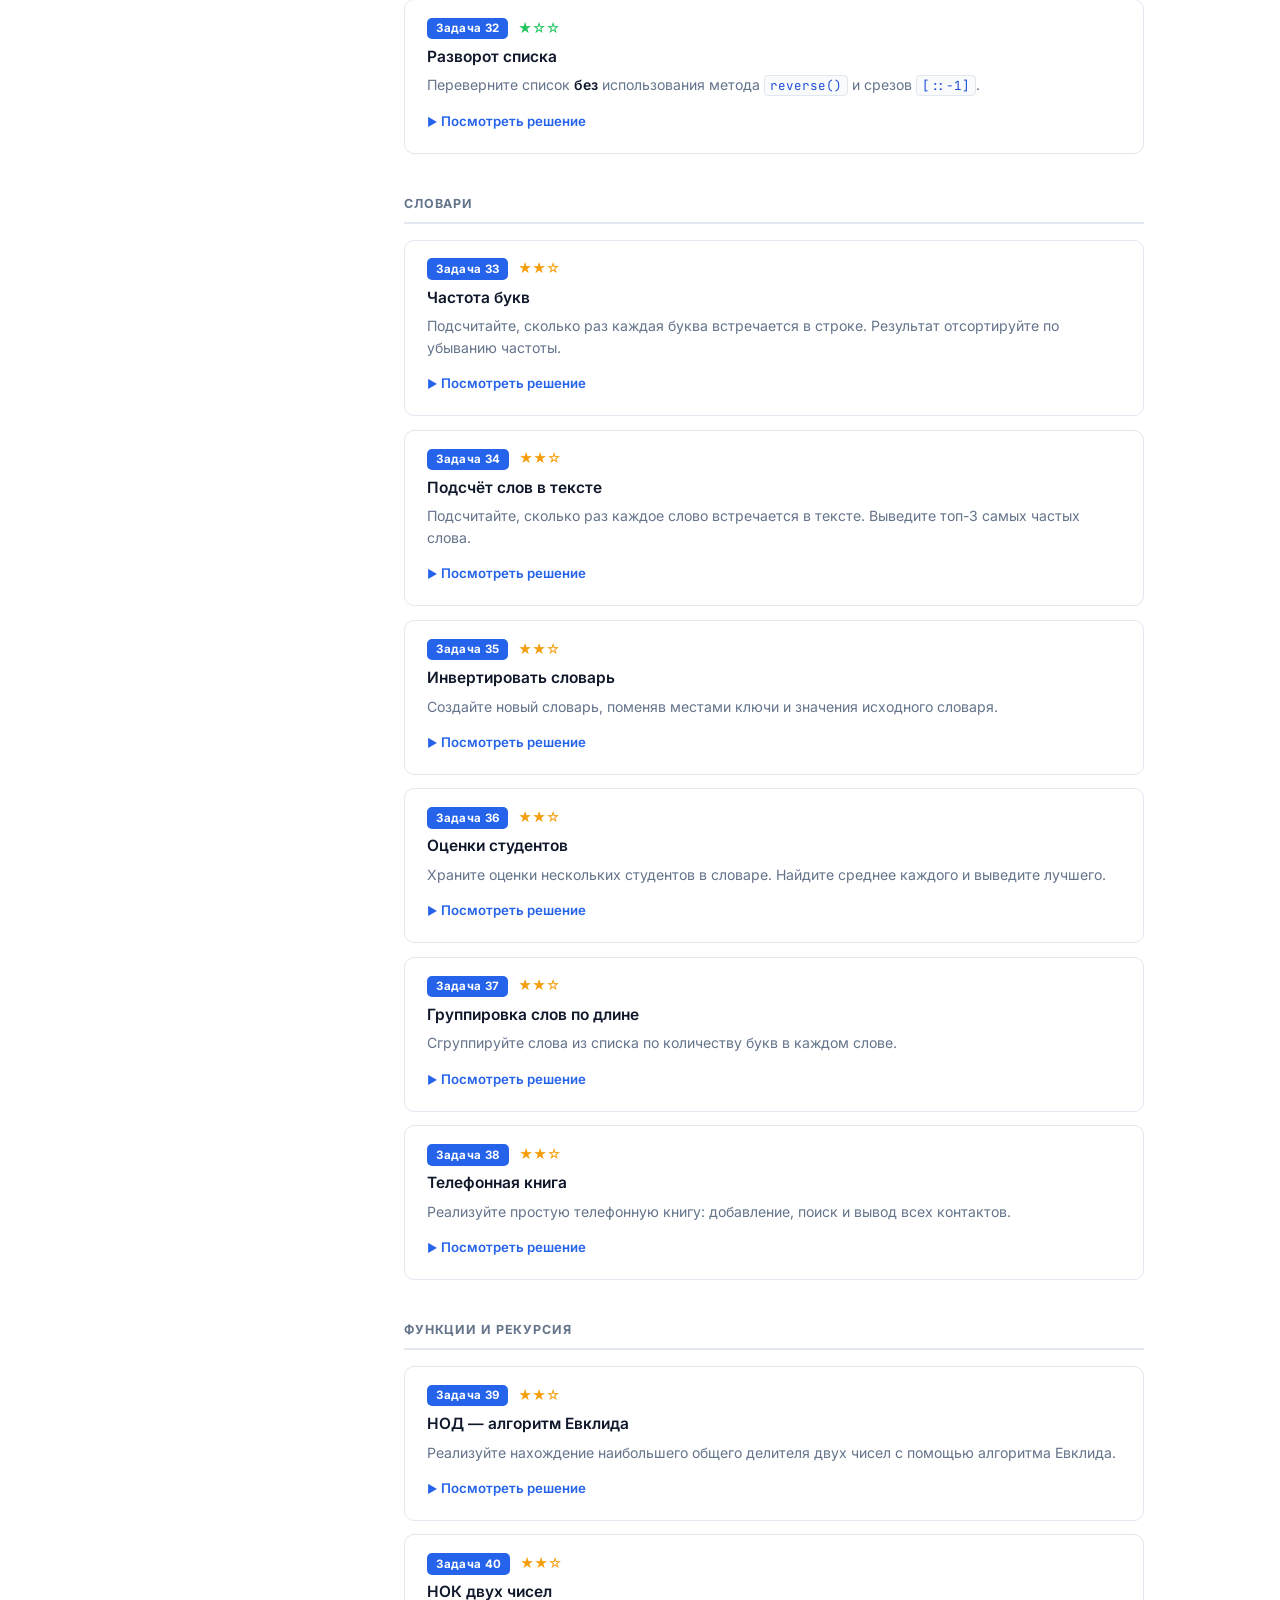
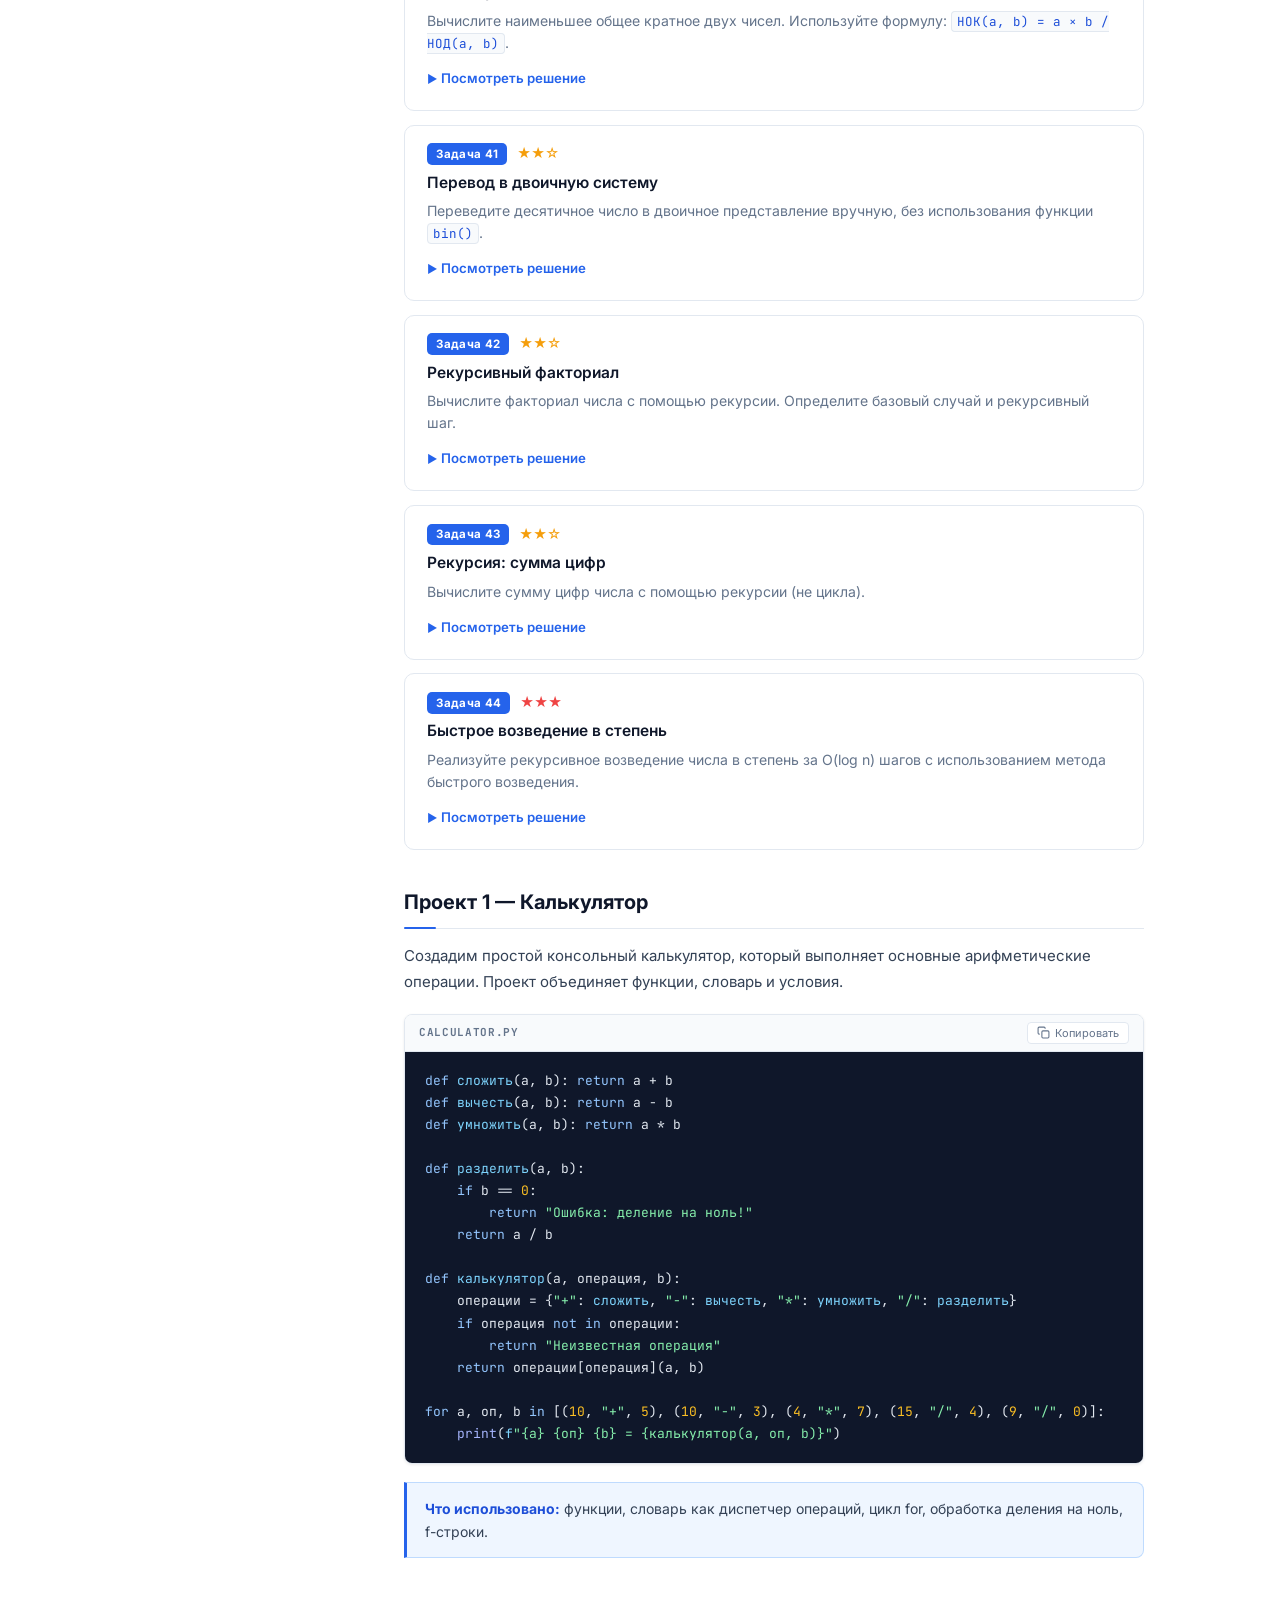
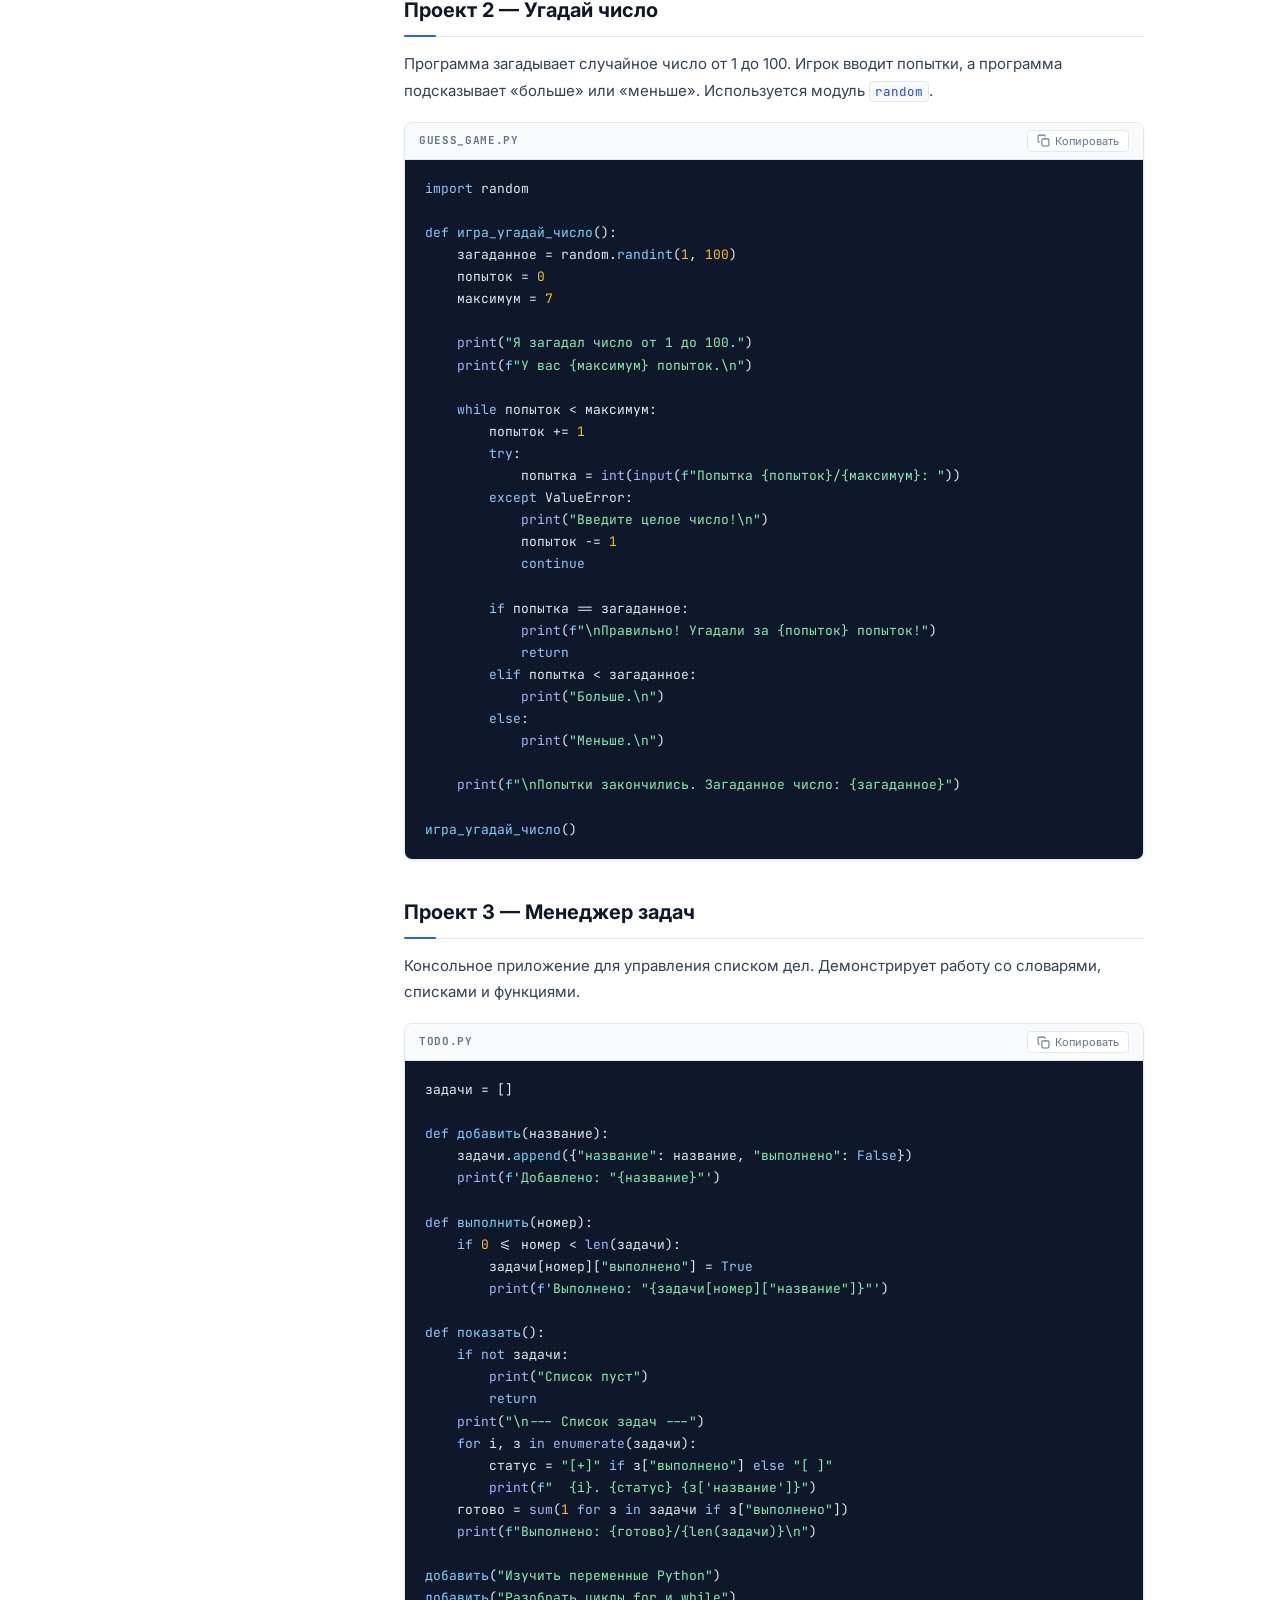
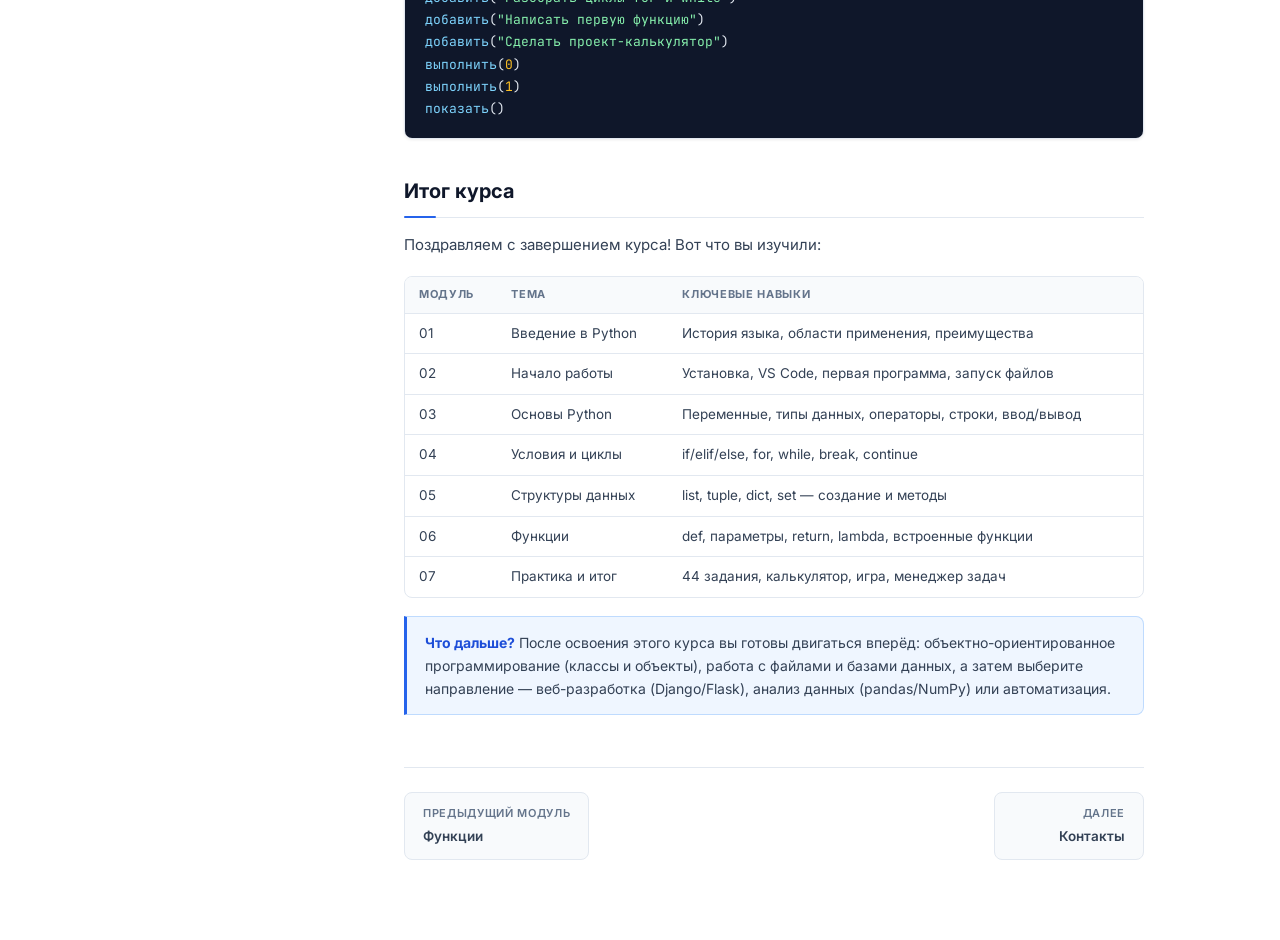
==== commit a2eba969: "feat: add 44 self-study tasks to praktika.html with collapsible solutions - 44 задания по 7 темам: п" ====
--- a/praktika.html
+++ b/praktika.html
@@ -54,7 +54,14 @@
     <div class="sidebar-section">
       <div class="sidebar-section-title">Модуль 7</div>
       <a href="praktika.html" class="sidebar-link active"><span class="sidebar-link-icon">07</span> Практика и итог</a>
-      <a href="praktika.html#zadachi" class="sidebar-link"><span class="sidebar-link-icon">—</span> Задачи по темам</a>
+      <a href="praktika.html#zadaniya" class="sidebar-link"><span class="sidebar-link-icon">—</span> Задания (44 шт.)</a>
+      <a href="praktika.html#tema1" class="sidebar-link"><span class="sidebar-link-icon">—</span> Переменные и вычисления</a>
+      <a href="praktika.html#tema2" class="sidebar-link"><span class="sidebar-link-icon">—</span> Условия и ветвления</a>
+      <a href="praktika.html#tema3" class="sidebar-link"><span class="sidebar-link-icon">—</span> Циклы</a>
+      <a href="praktika.html#tema4" class="sidebar-link"><span class="sidebar-link-icon">—</span> Строки</a>
+      <a href="praktika.html#tema5" class="sidebar-link"><span class="sidebar-link-icon">—</span> Списки</a>
+      <a href="praktika.html#tema6" class="sidebar-link"><span class="sidebar-link-icon">—</span> Словари</a>
+      <a href="praktika.html#tema7" class="sidebar-link"><span class="sidebar-link-icon">—</span> Функции и рекурсия</a>
       <a href="praktika.html#kalkulator" class="sidebar-link"><span class="sidebar-link-icon">—</span> Проект: Калькулятор</a>
       <a href="praktika.html#ugadai" class="sidebar-link"><span class="sidebar-link-icon">—</span> Проект: Угадай число</a>
       <a href="praktika.html#spisok-zadach" class="sidebar-link"><span class="sidebar-link-icon">—</span> Проект: Список задач</a>
@@ -77,144 +84,1138 @@
       <div class="page-header">
         <div class="page-label">Модуль 07</div>
         <h1 class="page-title">Практика и <span>итог</span></h1>
-        <p class="page-desc">Закрепите пройденный материал — решите задачи и разберите три мини-проекта на Python.</p>
-      </div>
-
-      <!-- ЗАДАЧИ -->
-      <h2 class="section-h" id="zadachi">Задачи по темам</h2>
-      <p>Решите следующие задачи самостоятельно. Подсказки спрятаны под каждым заданием.</p>
-
-      <h3 class="sub-h">Задача 1 — Чётное или нечётное</h3>
-      <p>Напишите программу, которая принимает число и выводит, чётное оно или нечётное.</p>
-      <div class="try-block">
-        <div class="try-header">
-          <div class="try-title">
-            <svg width="14" height="14" viewBox="0 0 24 24" fill="none" stroke="currentColor" stroke-width="2.5"><polygon points="5 3 19 12 5 21 5 3"/></svg>
-            Задача 1
-          </div>
-          <button class="try-run-btn">
-            <svg width="12" height="12" viewBox="0 0 24 24" fill="none" stroke="currentColor" stroke-width="2.5"><polygon points="5 3 19 12 5 21 5 3"/></svg>
-            Запустить
-          </button>
-        </div>
-        <div class="try-editor">
-          <textarea>число = 7
-
-if число % 2 == 0:
-    print(f"{число} — чётное")
+        <p class="page-desc">44 задания для самостоятельной работы, сгруппированные по темам, и три мини-проекта на Python.</p>
+      </div>
+
+      <!-- ЗАДАНИЯ ДЛЯ САМОСТОЯТЕЛЬНОЙ РАБОТЫ -->
+      <h2 class="section-h" id="zadaniya">Задания для самостоятельной работы</h2>
+      <p>Попробуйте решить каждую задачу самостоятельно, а затем нажмите <strong>«Посмотреть решение»</strong>, чтобы сравнить с эталоном. Задания расположены от простых к сложным.</p>
+
+      <div class="task-legend">
+        <span class="task-star-label"><span class="stars easy">★☆☆</span> Базовый</span>
+        <span class="task-star-label"><span class="stars mid">★★☆</span> Средний</span>
+        <span class="task-star-label"><span class="stars hard">★★★</span> Сложный</span>
+      </div>
+
+      <!-- ===== ТЕМА 1 ===== -->
+      <h3 class="task-section-label" id="tema1">Переменные и вычисления</h3>
+
+      <div class="task-card">
+        <div class="task-header-row">
+          <span class="task-badge">Задача 1</span>
+          <span class="stars easy">★☆☆</span>
+        </div>
+        <h4 class="task-name">Конвертер температуры</h4>
+        <p class="task-text">Напишите программу, которая переводит температуру из Цельсия в Фаренгейт и обратно.<br>Формула: <code class="inline">F = C × 9/5 + 32</code></p>
+        <details class="task-details">
+          <summary>Посмотреть решение</summary>
+          <div class="code-block">
+            <div class="code-block-header"><span class="code-lang">task01.py</span><button class="copy-btn"><svg width="13" height="13" viewBox="0 0 24 24" fill="none" stroke="currentColor" stroke-width="2"><rect x="9" y="9" width="13" height="13" rx="2"/><path d="M5 15H4a2 2 0 0 1-2-2V4a2 2 0 0 1 2-2h9a2 2 0 0 1 2 2v1"/></svg> Копировать</button></div>
+            <pre class="code">цельсий = 25
+фаренгейт = цельсий * 9 / 5 + 32
+print(f"{цельсий}°C = {фаренгейт}°F")
+
+фаренгейт = 98.6
+цельсий = (фаренгейт - 32) * 5 / 9
+print(f"{фаренгейт}°F = {цельсий:.1f}°C")</pre>
+          </div>
+          <div class="task-output">Вывод: <code>25°C = 77.0°F</code> и <code>98.6°F = 37.0°C</code></div>
+        </details>
+      </div>
+
+      <div class="task-card">
+        <div class="task-header-row">
+          <span class="task-badge">Задача 2</span>
+          <span class="stars easy">★☆☆</span>
+        </div>
+        <h4 class="task-name">Площадь и периметр прямоугольника</h4>
+        <p class="task-text">По заданным длине и ширине вычислите площадь и периметр прямоугольника.</p>
+        <details class="task-details">
+          <summary>Посмотреть решение</summary>
+          <div class="code-block">
+            <div class="code-block-header"><span class="code-lang">task02.py</span><button class="copy-btn"><svg width="13" height="13" viewBox="0 0 24 24" fill="none" stroke="currentColor" stroke-width="2"><rect x="9" y="9" width="13" height="13" rx="2"/><path d="M5 15H4a2 2 0 0 1-2-2V4a2 2 0 0 1 2-2h9a2 2 0 0 1 2 2v1"/></svg> Копировать</button></div>
+            <pre class="code">длина = 8
+ширина = 5
+площадь = длина * ширина
+периметр = 2 * (длина + ширина)
+print(f"Длина: {длина}, Ширина: {ширина}")
+print(f"Площадь: {площадь}")
+print(f"Периметр: {периметр}")</pre>
+          </div>
+          <div class="task-output">Вывод: <code>Площадь: 40</code>, <code>Периметр: 26</code></div>
+        </details>
+      </div>
+
+      <div class="task-card">
+        <div class="task-header-row">
+          <span class="task-badge">Задача 3</span>
+          <span class="stars easy">★☆☆</span>
+        </div>
+        <h4 class="task-name">Индекс массы тела (ИМТ)</h4>
+        <p class="task-text">Вычислите ИМТ по формуле: <code class="inline">ИМТ = масса (кг) / рост² (м)</code> и выведите категорию веса.</p>
+        <details class="task-details">
+          <summary>Посмотреть решение</summary>
+          <div class="code-block">
+            <div class="code-block-header"><span class="code-lang">task03.py</span><button class="copy-btn"><svg width="13" height="13" viewBox="0 0 24 24" fill="none" stroke="currentColor" stroke-width="2"><rect x="9" y="9" width="13" height="13" rx="2"/><path d="M5 15H4a2 2 0 0 1-2-2V4a2 2 0 0 1 2-2h9a2 2 0 0 1 2 2v1"/></svg> Копировать</button></div>
+            <pre class="code">масса = 70    # кг
+рост  = 1.75  # м
+имт   = масса / рост ** 2
+print(f"ИМТ = {имт:.1f}")
+
+if имт < 18.5:
+    print("Недостаток веса")
+elif имт < 25:
+    print("Нормальный вес")
+elif имт < 30:
+    print("Избыточный вес")
 else:
-    print(f"{число} — нечётное")</textarea>
-        </div>
-        <div class="try-output">
-          <div class="try-output-label">Вывод</div>
-          <div class="try-output-box"></div>
-        </div>
-      </div>
-
-      <h3 class="sub-h">Задача 2 — Сумма элементов списка</h3>
-      <p>Напишите функцию, которая принимает список чисел и возвращает их сумму <strong>без использования</strong> встроенной функции <code class="inline">sum()</code>.</p>
-      <div class="try-block">
-        <div class="try-header">
-          <div class="try-title">
-            <svg width="14" height="14" viewBox="0 0 24 24" fill="none" stroke="currentColor" stroke-width="2.5"><polygon points="5 3 19 12 5 21 5 3"/></svg>
-            Задача 2
-          </div>
-          <button class="try-run-btn">
-            <svg width="12" height="12" viewBox="0 0 24 24" fill="none" stroke="currentColor" stroke-width="2.5"><polygon points="5 3 19 12 5 21 5 3"/></svg>
-            Запустить
-          </button>
-        </div>
-        <div class="try-editor">
-          <textarea>def моя_сумма(числа):
+    print("Ожирение")</pre>
+          </div>
+          <div class="task-output">Вывод: <code>ИМТ = 22.9</code>, <code>Нормальный вес</code></div>
+        </details>
+      </div>
+
+      <div class="task-card">
+        <div class="task-header-row">
+          <span class="task-badge">Задача 4</span>
+          <span class="stars easy">★☆☆</span>
+        </div>
+        <h4 class="task-name">Цена со скидкой</h4>
+        <p class="task-text">Рассчитайте итоговую цену товара с учётом скидки и выведите сумму экономии.</p>
+        <details class="task-details">
+          <summary>Посмотреть решение</summary>
+          <div class="code-block">
+            <div class="code-block-header"><span class="code-lang">task04.py</span><button class="copy-btn"><svg width="13" height="13" viewBox="0 0 24 24" fill="none" stroke="currentColor" stroke-width="2"><rect x="9" y="9" width="13" height="13" rx="2"/><path d="M5 15H4a2 2 0 0 1-2-2V4a2 2 0 0 1 2-2h9a2 2 0 0 1 2 2v1"/></svg> Копировать</button></div>
+            <pre class="code">цена    = 1500
+скидка  = 20   # %
+итог    = цена * (1 - скидка / 100)
+экономия = цена - итог
+print(f"Цена:     {цена} сом")
+print(f"Скидка:   {скидка}%")
+print(f"Итого:    {итог:.0f} сом")
+print(f"Экономия: {экономия:.0f} сом")</pre>
+          </div>
+          <div class="task-output">Вывод: <code>Итого: 1200 сом</code>, <code>Экономия: 300 сом</code></div>
+        </details>
+      </div>
+
+      <div class="task-card">
+        <div class="task-header-row">
+          <span class="task-badge">Задача 5</span>
+          <span class="stars easy">★☆☆</span>
+        </div>
+        <h4 class="task-name">Перевод времени</h4>
+        <p class="task-text">Переведите заданное количество секунд в формат «часы : минуты : секунды».</p>
+        <details class="task-details">
+          <summary>Посмотреть решение</summary>
+          <div class="code-block">
+            <div class="code-block-header"><span class="code-lang">task05.py</span><button class="copy-btn"><svg width="13" height="13" viewBox="0 0 24 24" fill="none" stroke="currentColor" stroke-width="2"><rect x="9" y="9" width="13" height="13" rx="2"/><path d="M5 15H4a2 2 0 0 1-2-2V4a2 2 0 0 1 2-2h9a2 2 0 0 1 2 2v1"/></svg> Копировать</button></div>
+            <pre class="code">секунд_всего = 3725
+часы    = секунд_всего // 3600
+минуты  = (секунд_всего % 3600) // 60
+секунды = секунд_всего % 60
+print(f"{секунд_всего} сек = {часы}ч {минуты}мин {секунды}с")</pre>
+          </div>
+          <div class="task-output">Вывод: <code>3725 сек = 1ч 2мин 5с</code></div>
+        </details>
+      </div>
+
+      <div class="task-card">
+        <div class="task-header-row">
+          <span class="task-badge">Задача 6</span>
+          <span class="stars easy">★☆☆</span>
+        </div>
+        <h4 class="task-name">Расчёт сдачи</h4>
+        <p class="task-text">Покупатель оплачивает товар. Вычислите сдачу и укажите, сколько купюр каждого номинала нужно выдать.</p>
+        <details class="task-details">
+          <summary>Посмотреть решение</summary>
+          <div class="code-block">
+            <div class="code-block-header"><span class="code-lang">task06.py</span><button class="copy-btn"><svg width="13" height="13" viewBox="0 0 24 24" fill="none" stroke="currentColor" stroke-width="2"><rect x="9" y="9" width="13" height="13" rx="2"/><path d="M5 15H4a2 2 0 0 1-2-2V4a2 2 0 0 1 2-2h9a2 2 0 0 1 2 2v1"/></svg> Копировать</button></div>
+            <pre class="code">цена     = 370
+оплачено = 500
+сдача    = оплачено - цена
+print(f"Сдача: {сдача} сом")
+купюры = [100, 50, 20, 10, 5, 1]
+for купюра in купюры:
+    кол = сдача // купюра
+    if кол > 0:
+        print(f"  {купюра} сом × {кол}")
+        сдача %= купюра</pre>
+          </div>
+          <div class="task-output">Вывод: <code>Сдача: 130 сом</code> → <code>100 × 1</code>, <code>20 × 1</code>, <code>10 × 1</code></div>
+        </details>
+      </div>
+
+      <!-- ===== ТЕМА 2 ===== -->
+      <h3 class="task-section-label" id="tema2">Условия и ветвления</h3>
+
+      <div class="task-card">
+        <div class="task-header-row">
+          <span class="task-badge">Задача 7</span>
+          <span class="stars easy">★☆☆</span>
+        </div>
+        <h4 class="task-name">Чётное или нечётное</h4>
+        <p class="task-text">Напишите программу, которая принимает число и определяет, чётное оно или нечётное.</p>
+        <details class="task-details">
+          <summary>Посмотреть решение</summary>
+          <div class="code-block">
+            <div class="code-block-header"><span class="code-lang">task07.py</span><button class="copy-btn"><svg width="13" height="13" viewBox="0 0 24 24" fill="none" stroke="currentColor" stroke-width="2"><rect x="9" y="9" width="13" height="13" rx="2"/><path d="M5 15H4a2 2 0 0 1-2-2V4a2 2 0 0 1 2-2h9a2 2 0 0 1 2 2v1"/></svg> Копировать</button></div>
+            <pre class="code">for число in [0, 3, 7, 12, 99, 100]:
+    if число % 2 == 0:
+        print(f"{число} — чётное")
+    else:
+        print(f"{число} — нечётное")</pre>
+          </div>
+        </details>
+      </div>
+
+      <div class="task-card">
+        <div class="task-header-row">
+          <span class="task-badge">Задача 8</span>
+          <span class="stars easy">★☆☆</span>
+        </div>
+        <h4 class="task-name">Оценка по баллам</h4>
+        <p class="task-text">По количеству баллов (0–100) выведите итоговую оценку: 90+ → «Отлично», 75+ → «Хорошо», 60+ → «Удовлетворительно», иначе → «Неудовлетворительно».</p>
+        <details class="task-details">
+          <summary>Посмотреть решение</summary>
+          <div class="code-block">
+            <div class="code-block-header"><span class="code-lang">task08.py</span><button class="copy-btn"><svg width="13" height="13" viewBox="0 0 24 24" fill="none" stroke="currentColor" stroke-width="2"><rect x="9" y="9" width="13" height="13" rx="2"/><path d="M5 15H4a2 2 0 0 1-2-2V4a2 2 0 0 1 2-2h9a2 2 0 0 1 2 2v1"/></svg> Копировать</button></div>
+            <pre class="code">баллы = 87
+if баллы >= 90:
+    оценка = "Отлично (5)"
+elif баллы >= 75:
+    оценка = "Хорошо (4)"
+elif баллы >= 60:
+    оценка = "Удовлетворительно (3)"
+else:
+    оценка = "Неудовлетворительно (2)"
+print(f"Баллы: {баллы} → Оценка: {оценка}")</pre>
+          </div>
+          <div class="task-output">Вывод: <code>Баллы: 87 → Оценка: Хорошо (4)</code></div>
+        </details>
+      </div>
+
+      <div class="task-card">
+        <div class="task-header-row">
+          <span class="task-badge">Задача 9</span>
+          <span class="stars easy">★☆☆</span>
+        </div>
+        <h4 class="task-name">Наибольшее из трёх чисел</h4>
+        <p class="task-text">Без использования функции <code class="inline">max()</code> найдите наибольшее из трёх заданных чисел.</p>
+        <details class="task-details">
+          <summary>Посмотреть решение</summary>
+          <div class="code-block">
+            <div class="code-block-header"><span class="code-lang">task09.py</span><button class="copy-btn"><svg width="13" height="13" viewBox="0 0 24 24" fill="none" stroke="currentColor" stroke-width="2"><rect x="9" y="9" width="13" height="13" rx="2"/><path d="M5 15H4a2 2 0 0 1-2-2V4a2 2 0 0 1 2-2h9a2 2 0 0 1 2 2v1"/></svg> Копировать</button></div>
+            <pre class="code">a, b, c = 15, 23, 18
+if a >= b and a >= c:
+    наибольшее = a
+elif b >= a and b >= c:
+    наибольшее = b
+else:
+    наибольшее = c
+print(f"Числа: {a}, {b}, {c}")
+print(f"Наибольшее: {наибольшее}")</pre>
+          </div>
+          <div class="task-output">Вывод: <code>Наибольшее: 23</code></div>
+        </details>
+      </div>
+
+      <div class="task-card">
+        <div class="task-header-row">
+          <span class="task-badge">Задача 10</span>
+          <span class="stars easy">★☆☆</span>
+        </div>
+        <h4 class="task-name">Високосный год</h4>
+        <p class="task-text">Год является високосным, если он делится на 4, но не на 100, или делится на 400. Проверьте список годов.</p>
+        <details class="task-details">
+          <summary>Посмотреть решение</summary>
+          <div class="code-block">
+            <div class="code-block-header"><span class="code-lang">task10.py</span><button class="copy-btn"><svg width="13" height="13" viewBox="0 0 24 24" fill="none" stroke="currentColor" stroke-width="2"><rect x="9" y="9" width="13" height="13" rx="2"/><path d="M5 15H4a2 2 0 0 1-2-2V4a2 2 0 0 1 2-2h9a2 2 0 0 1 2 2v1"/></svg> Копировать</button></div>
+            <pre class="code">def високосный(год):
+    return (год % 4 == 0 and год % 100 != 0) or (год % 400 == 0)
+
+for год in [2000, 1900, 2024, 2023, 1600]:
+    статус = "високосный" if високосный(год) else "обычный"
+    print(f"{год} — {статус}")</pre>
+          </div>
+        </details>
+      </div>
+
+      <div class="task-card">
+        <div class="task-header-row">
+          <span class="task-badge">Задача 11</span>
+          <span class="stars mid">★★☆</span>
+        </div>
+        <h4 class="task-name">Существует ли треугольник?</h4>
+        <p class="task-text">Треугольник существует, если сумма любых двух сторон больше третьей. Проверьте несколько наборов сторон.</p>
+        <details class="task-details">
+          <summary>Посмотреть решение</summary>
+          <div class="code-block">
+            <div class="code-block-header"><span class="code-lang">task11.py</span><button class="copy-btn"><svg width="13" height="13" viewBox="0 0 24 24" fill="none" stroke="currentColor" stroke-width="2"><rect x="9" y="9" width="13" height="13" rx="2"/><path d="M5 15H4a2 2 0 0 1-2-2V4a2 2 0 0 1 2-2h9a2 2 0 0 1 2 2v1"/></svg> Копировать</button></div>
+            <pre class="code">def треугольник(a, b, c):
+    return a + b > c and a + c > b and b + c > a
+
+тесты = [(3, 4, 5), (1, 2, 10), (5, 5, 5), (7, 3, 4)]
+for a, b, c in тесты:
+    рез = "существует" if треугольник(a, b, c) else "не существует"
+    print(f"Стороны {a}, {b}, {c} → {рез}")</pre>
+          </div>
+        </details>
+      </div>
+
+      <div class="task-card">
+        <div class="task-header-row">
+          <span class="task-badge">Задача 12</span>
+          <span class="stars mid">★★☆</span>
+        </div>
+        <h4 class="task-name">Квадратное уравнение</h4>
+        <p class="task-text">Решите квадратное уравнение <code class="inline">ax² + bx + c = 0</code> через дискриминант. Обработайте все три случая.</p>
+        <details class="task-details">
+          <summary>Посмотреть решение</summary>
+          <div class="code-block">
+            <div class="code-block-header"><span class="code-lang">task12.py</span><button class="copy-btn"><svg width="13" height="13" viewBox="0 0 24 24" fill="none" stroke="currentColor" stroke-width="2"><rect x="9" y="9" width="13" height="13" rx="2"/><path d="M5 15H4a2 2 0 0 1-2-2V4a2 2 0 0 1 2-2h9a2 2 0 0 1 2 2v1"/></svg> Копировать</button></div>
+            <pre class="code">import math
+
+def квадратное(a, b, c):
+    д = b**2 - 4*a*c
+    if д > 0:
+        x1 = (-b + math.sqrt(д)) / (2*a)
+        x2 = (-b - math.sqrt(д)) / (2*a)
+        print(f"Два корня: x1={x1:.2f}, x2={x2:.2f}")
+    elif д == 0:
+        x = -b / (2*a)
+        print(f"Один корень: x={x:.2f}")
+    else:
+        print("Нет действительных корней")
+
+квадратное(1, -5, 6)   # x²-5x+6=0
+квадратное(1, -2, 1)   # x²-2x+1=0
+квадратное(1,  1, 5)   # x²+x+5=0</pre>
+          </div>
+        </details>
+      </div>
+
+      <div class="task-card">
+        <div class="task-header-row">
+          <span class="task-badge">Задача 13</span>
+          <span class="stars easy">★☆☆</span>
+        </div>
+        <h4 class="task-name">Время суток</h4>
+        <p class="task-text">По номеру часа (0–23) выведите приветствие: утро (6–11), день (12–17), вечер (18–22), ночь (23–5).</p>
+        <details class="task-details">
+          <summary>Посмотреть решение</summary>
+          <div class="code-block">
+            <div class="code-block-header"><span class="code-lang">task13.py</span><button class="copy-btn"><svg width="13" height="13" viewBox="0 0 24 24" fill="none" stroke="currentColor" stroke-width="2"><rect x="9" y="9" width="13" height="13" rx="2"/><path d="M5 15H4a2 2 0 0 1-2-2V4a2 2 0 0 1 2-2h9a2 2 0 0 1 2 2v1"/></svg> Копировать</button></div>
+            <pre class="code">def приветствие(час):
+    if 6 <= час <= 11:
+        return "Доброе утро!"
+    elif 12 <= час <= 17:
+        return "Добрый день!"
+    elif 18 <= час <= 22:
+        return "Добрый вечер!"
+    else:
+        return "Доброй ночи!"
+
+for час in [7, 13, 20, 2]:
+    print(f"{час:02d}:00 → {приветствие(час)}")</pre>
+          </div>
+        </details>
+      </div>
+
+      <!-- ===== ТЕМА 3 ===== -->
+      <h3 class="task-section-label" id="tema3">Циклы</h3>
+
+      <div class="task-card">
+        <div class="task-header-row">
+          <span class="task-badge">Задача 14</span>
+          <span class="stars easy">★☆☆</span>
+        </div>
+        <h4 class="task-name">Таблица умножения</h4>
+        <p class="task-text">Выведите таблицу умножения для числа от 1 до 10 с помощью цикла.</p>
+        <details class="task-details">
+          <summary>Посмотреть решение</summary>
+          <div class="code-block">
+            <div class="code-block-header"><span class="code-lang">task14.py</span><button class="copy-btn"><svg width="13" height="13" viewBox="0 0 24 24" fill="none" stroke="currentColor" stroke-width="2"><rect x="9" y="9" width="13" height="13" rx="2"/><path d="M5 15H4a2 2 0 0 1-2-2V4a2 2 0 0 1 2-2h9a2 2 0 0 1 2 2v1"/></svg> Копировать</button></div>
+            <pre class="code">n = 7
+print(f"Таблица умножения на {n}:")
+for i in range(1, 11):
+    print(f"  {n} × {i:2} = {n * i:3}")</pre>
+          </div>
+        </details>
+      </div>
+
+      <div class="task-card">
+        <div class="task-header-row">
+          <span class="task-badge">Задача 15</span>
+          <span class="stars easy">★☆☆</span>
+        </div>
+        <h4 class="task-name">Факториал числа</h4>
+        <p class="task-text">Вычислите факториал числа n (n!) с помощью цикла, <strong>без</strong> использования модуля <code class="inline">math</code>.</p>
+        <details class="task-details">
+          <summary>Посмотреть решение</summary>
+          <div class="code-block">
+            <div class="code-block-header"><span class="code-lang">task15.py</span><button class="copy-btn"><svg width="13" height="13" viewBox="0 0 24 24" fill="none" stroke="currentColor" stroke-width="2"><rect x="9" y="9" width="13" height="13" rx="2"/><path d="M5 15H4a2 2 0 0 1-2-2V4a2 2 0 0 1 2-2h9a2 2 0 0 1 2 2v1"/></svg> Копировать</button></div>
+            <pre class="code">def факториал(n):
+    результат = 1
+    for i in range(2, n + 1):
+        результат *= i
+    return результат
+
+for n in range(0, 9):
+    print(f"{n}! = {факториал(n)}")</pre>
+          </div>
+        </details>
+      </div>
+
+      <div class="task-card">
+        <div class="task-header-row">
+          <span class="task-badge">Задача 16</span>
+          <span class="stars easy">★☆☆</span>
+        </div>
+        <h4 class="task-name">Числа Фибоначчи</h4>
+        <p class="task-text">Выведите первые N чисел последовательности Фибоначчи (0, 1, 1, 2, 3, 5, 8…).</p>
+        <details class="task-details">
+          <summary>Посмотреть решение</summary>
+          <div class="code-block">
+            <div class="code-block-header"><span class="code-lang">task16.py</span><button class="copy-btn"><svg width="13" height="13" viewBox="0 0 24 24" fill="none" stroke="currentColor" stroke-width="2"><rect x="9" y="9" width="13" height="13" rx="2"/><path d="M5 15H4a2 2 0 0 1-2-2V4a2 2 0 0 1 2-2h9a2 2 0 0 1 2 2v1"/></svg> Копировать</button></div>
+            <pre class="code">def фибоначчи(n):
+    a, b = 0, 1
+    числа = []
+    for _ in range(n):
+        числа.append(a)
+        a, b = b, a + b
+    return числа
+
+print(фибоначчи(12))</pre>
+          </div>
+          <div class="task-output">Вывод: <code>[0, 1, 1, 2, 3, 5, 8, 13, 21, 34, 55, 89]</code></div>
+        </details>
+      </div>
+
+      <div class="task-card">
+        <div class="task-header-row">
+          <span class="task-badge">Задача 17</span>
+          <span class="stars easy">★☆☆</span>
+        </div>
+        <h4 class="task-name">Сумма цифр числа</h4>
+        <p class="task-text">Напишите программу, которая находит сумму всех цифр заданного числа. Например, для 12345 → 1+2+3+4+5 = 15.</p>
+        <details class="task-details">
+          <summary>Посмотреть решение</summary>
+          <div class="code-block">
+            <div class="code-block-header"><span class="code-lang">task17.py</span><button class="copy-btn"><svg width="13" height="13" viewBox="0 0 24 24" fill="none" stroke="currentColor" stroke-width="2"><rect x="9" y="9" width="13" height="13" rx="2"/><path d="M5 15H4a2 2 0 0 1-2-2V4a2 2 0 0 1 2-2h9a2 2 0 0 1 2 2v1"/></svg> Копировать</button></div>
+            <pre class="code">def сумма_цифр(n):
+    n = abs(n)
+    итог = 0
+    while n > 0:
+        итог += n % 10
+        n //= 10
+    return итог
+
+for число in [12345, 9999, 100, 7]:
+    print(f"Сумма цифр {число} = {сумма_цифр(число)}")</pre>
+          </div>
+        </details>
+      </div>
+
+      <div class="task-card">
+        <div class="task-header-row">
+          <span class="task-badge">Задача 18</span>
+          <span class="stars easy">★☆☆</span>
+        </div>
+        <h4 class="task-name">Кратные 3 или 5</h4>
+        <p class="task-text">Выведите все числа от 1 до 30, которые делятся на 3 или на 5, и найдите их сумму.</p>
+        <details class="task-details">
+          <summary>Посмотреть решение</summary>
+          <div class="code-block">
+            <div class="code-block-header"><span class="code-lang">task18.py</span><button class="copy-btn"><svg width="13" height="13" viewBox="0 0 24 24" fill="none" stroke="currentColor" stroke-width="2"><rect x="9" y="9" width="13" height="13" rx="2"/><path d="M5 15H4a2 2 0 0 1-2-2V4a2 2 0 0 1 2-2h9a2 2 0 0 1 2 2v1"/></svg> Копировать</button></div>
+            <pre class="code">результат = []
+for i in range(1, 31):
+    if i % 3 == 0 or i % 5 == 0:
+        результат.append(i)
+
+print("Числа:", результат)
+print(f"Сумма: {sum(результат)}")</pre>
+          </div>
+        </details>
+      </div>
+
+      <div class="task-card">
+        <div class="task-header-row">
+          <span class="task-badge">Задача 19</span>
+          <span class="stars easy">★☆☆</span>
+        </div>
+        <h4 class="task-name">Треугольник из звёздочек</h4>
+        <p class="task-text">Выведите прямой треугольник, перевёрнутый треугольник и пирамиду из символов «*» высотой N строк.</p>
+        <details class="task-details">
+          <summary>Посмотреть решение</summary>
+          <div class="code-block">
+            <div class="code-block-header"><span class="code-lang">task19.py</span><button class="copy-btn"><svg width="13" height="13" viewBox="0 0 24 24" fill="none" stroke="currentColor" stroke-width="2"><rect x="9" y="9" width="13" height="13" rx="2"/><path d="M5 15H4a2 2 0 0 1-2-2V4a2 2 0 0 1 2-2h9a2 2 0 0 1 2 2v1"/></svg> Копировать</button></div>
+            <pre class="code">n = 5
+print("Прямой:")
+for i in range(1, n + 1):
+    print("*" * i)
+
+print("\nОбратный:")
+for i in range(n, 0, -1):
+    print("*" * i)
+
+print("\nПирамида:")
+for i in range(1, n + 1):
+    print(" " * (n - i) + "*" * (2 * i - 1))</pre>
+          </div>
+        </details>
+      </div>
+
+      <div class="task-card">
+        <div class="task-header-row">
+          <span class="task-badge">Задача 20</span>
+          <span class="stars mid">★★☆</span>
+        </div>
+        <h4 class="task-name">Простые числа до N</h4>
+        <p class="task-text">Найдите все простые числа до заданного числа N. Простое — это число, которое делится только на 1 и на себя.</p>
+        <details class="task-details">
+          <summary>Посмотреть решение</summary>
+          <div class="code-block">
+            <div class="code-block-header"><span class="code-lang">task20.py</span><button class="copy-btn"><svg width="13" height="13" viewBox="0 0 24 24" fill="none" stroke="currentColor" stroke-width="2"><rect x="9" y="9" width="13" height="13" rx="2"/><path d="M5 15H4a2 2 0 0 1-2-2V4a2 2 0 0 1 2-2h9a2 2 0 0 1 2 2v1"/></svg> Копировать</button></div>
+            <pre class="code">def простые_до(n):
+    числа = []
+    for число in range(2, n + 1):
+        простое = True
+        for делитель in range(2, int(число ** 0.5) + 1):
+            if число % делитель == 0:
+                простое = False
+                break
+        if простое:
+            числа.append(число)
+    return числа
+
+print(простые_до(50))</pre>
+          </div>
+          <div class="task-output">Вывод: <code>[2, 3, 5, 7, 11, 13, 17, 19, 23, 29, 31, 37, 41, 43, 47]</code></div>
+        </details>
+      </div>
+
+      <!-- ===== ТЕМА 4 ===== -->
+      <h3 class="task-section-label" id="tema4">Строки</h3>
+
+      <div class="task-card">
+        <div class="task-header-row">
+          <span class="task-badge">Задача 21</span>
+          <span class="stars easy">★☆☆</span>
+        </div>
+        <h4 class="task-name">Палиндром</h4>
+        <p class="task-text">Проверьте, является ли слово палиндромом — читается одинаково слева направо и справа налево.</p>
+        <details class="task-details">
+          <summary>Посмотреть решение</summary>
+          <div class="code-block">
+            <div class="code-block-header"><span class="code-lang">task21.py</span><button class="copy-btn"><svg width="13" height="13" viewBox="0 0 24 24" fill="none" stroke="currentColor" stroke-width="2"><rect x="9" y="9" width="13" height="13" rx="2"/><path d="M5 15H4a2 2 0 0 1-2-2V4a2 2 0 0 1 2-2h9a2 2 0 0 1 2 2v1"/></svg> Копировать</button></div>
+            <pre class="code">def палиндром(слово):
+    слово = слово.lower().replace(" ", "")
+    return слово == слово[::-1]
+
+слова = ["kayak", "python", "level", "radar", "hello"]
+for слово in слова:
+    рез = "палиндром" if палиндром(слово) else "не палиндром"
+    print(f'"{слово}" — {рез}')</pre>
+          </div>
+        </details>
+      </div>
+
+      <div class="task-card">
+        <div class="task-header-row">
+          <span class="task-badge">Задача 22</span>
+          <span class="stars easy">★☆☆</span>
+        </div>
+        <h4 class="task-name">Подсчёт гласных</h4>
+        <p class="task-text">Подсчитайте количество гласных букв в строке (учитывайте и русские, и латинские).</p>
+        <details class="task-details">
+          <summary>Посмотреть решение</summary>
+          <div class="code-block">
+            <div class="code-block-header"><span class="code-lang">task22.py</span><button class="copy-btn"><svg width="13" height="13" viewBox="0 0 24 24" fill="none" stroke="currentColor" stroke-width="2"><rect x="9" y="9" width="13" height="13" rx="2"/><path d="M5 15H4a2 2 0 0 1-2-2V4a2 2 0 0 1 2-2h9a2 2 0 0 1 2 2v1"/></svg> Копировать</button></div>
+            <pre class="code">def подсчёт_гласных(текст):
+    гласные = "аеёиоуыэюяaeiou"
+    return sum(1 for б in текст.lower() if б in гласные)
+
+предложения = ["Python лучший язык", "Hello World", "Привет мир"]
+for s in предложения:
+    print(f'"{s}" → гласных: {подсчёт_гласных(s)}')</pre>
+          </div>
+        </details>
+      </div>
+
+      <div class="task-card">
+        <div class="task-header-row">
+          <span class="task-badge">Задача 23</span>
+          <span class="stars easy">★☆☆</span>
+        </div>
+        <h4 class="task-name">Разворот слов в предложении</h4>
+        <p class="task-text">Переверните порядок слов в предложении. Например: «Привет мир Python» → «Python мир Привет».</p>
+        <details class="task-details">
+          <summary>Посмотреть решение</summary>
+          <div class="code-block">
+            <div class="code-block-header"><span class="code-lang">task23.py</span><button class="copy-btn"><svg width="13" height="13" viewBox="0 0 24 24" fill="none" stroke="currentColor" stroke-width="2"><rect x="9" y="9" width="13" height="13" rx="2"/><path d="M5 15H4a2 2 0 0 1-2-2V4a2 2 0 0 1 2-2h9a2 2 0 0 1 2 2v1"/></svg> Копировать</button></div>
+            <pre class="code">def разворот_слов(текст):
+    слова = текст.split()
+    return " ".join(reversed(слова))
+
+примеры = ["Привет мир Python", "один два три четыре"]
+for s in примеры:
+    print(f'"{s}"')
+    print(f'  → "{разворот_слов(s)}"')</pre>
+          </div>
+        </details>
+      </div>
+
+      <div class="task-card">
+        <div class="task-header-row">
+          <span class="task-badge">Задача 24</span>
+          <span class="stars mid">★★☆</span>
+        </div>
+        <h4 class="task-name">Шифр Цезаря</h4>
+        <p class="task-text">Зашифруйте строку сдвигом букв латинского алфавита на заданное число позиций. Реализуйте и шифрование, и расшифровку.</p>
+        <details class="task-details">
+          <summary>Посмотреть решение</summary>
+          <div class="code-block">
+            <div class="code-block-header"><span class="code-lang">task24.py</span><button class="copy-btn"><svg width="13" height="13" viewBox="0 0 24 24" fill="none" stroke="currentColor" stroke-width="2"><rect x="9" y="9" width="13" height="13" rx="2"/><path d="M5 15H4a2 2 0 0 1-2-2V4a2 2 0 0 1 2-2h9a2 2 0 0 1 2 2v1"/></svg> Копировать</button></div>
+            <pre class="code">def цезарь(текст, сдвиг):
+    результат = ""
+    for буква in текст:
+        if буква.isalpha():
+            база = ord('A') if буква.isupper() else ord('a')
+            результат += chr((ord(буква) - база + сдвиг) % 26 + база)
+        else:
+            результат += буква
+    return результат
+
+текст = "Hello Python"
+зашифровано = цезарь(текст, 3)
+расшифровано = цезарь(зашифровано, -3)
+print(f"Исходный:    {текст}")
+print(f"Зашифрован:  {зашифровано}")
+print(f"Расшифрован: {расшифровано}")</pre>
+          </div>
+        </details>
+      </div>
+
+      <div class="task-card">
+        <div class="task-header-row">
+          <span class="task-badge">Задача 25</span>
+          <span class="stars easy">★☆☆</span>
+        </div>
+        <h4 class="task-name">Самое длинное слово</h4>
+        <p class="task-text">Найдите самое длинное слово в предложении. Если таких несколько — выведите первое.</p>
+        <details class="task-details">
+          <summary>Посмотреть решение</summary>
+          <div class="code-block">
+            <div class="code-block-header"><span class="code-lang">task25.py</span><button class="copy-btn"><svg width="13" height="13" viewBox="0 0 24 24" fill="none" stroke="currentColor" stroke-width="2"><rect x="9" y="9" width="13" height="13" rx="2"/><path d="M5 15H4a2 2 0 0 1-2-2V4a2 2 0 0 1 2-2h9a2 2 0 0 1 2 2v1"/></svg> Копировать</button></div>
+            <pre class="code">def самое_длинное(текст):
+    слова = текст.split()
+    return max(слова, key=len)
+
+предложения = [
+    "Кыргызский государственный технический университет",
+    "Python programming language is awesome"
+]
+for s in предложения:
+    слово = самое_длинное(s)
+    print(f'Длиннейшее слово: "{слово}" ({len(слово)} букв)')</pre>
+          </div>
+        </details>
+      </div>
+
+      <div class="task-card">
+        <div class="task-header-row">
+          <span class="task-badge">Задача 26</span>
+          <span class="stars mid">★★☆</span>
+        </div>
+        <h4 class="task-name">Анаграммы</h4>
+        <p class="task-text">Два слова являются анаграммами, если состоят из одинаковых букв. Проверьте несколько пар слов.</p>
+        <details class="task-details">
+          <summary>Посмотреть решение</summary>
+          <div class="code-block">
+            <div class="code-block-header"><span class="code-lang">task26.py</span><button class="copy-btn"><svg width="13" height="13" viewBox="0 0 24 24" fill="none" stroke="currentColor" stroke-width="2"><rect x="9" y="9" width="13" height="13" rx="2"/><path d="M5 15H4a2 2 0 0 1-2-2V4a2 2 0 0 1 2-2h9a2 2 0 0 1 2 2v1"/></svg> Копировать</button></div>
+            <pre class="code">def анаграмма(с1, с2):
+    return sorted(с1.lower()) == sorted(с2.lower())
+
+пары = [("listen", "silent"), ("hello", "world"),
+        ("race", "care"), ("python", "typhon")]
+for с1, с2 in пары:
+    рез = "анаграммы" if анаграмма(с1, с2) else "не анаграммы"
+    print(f'"{с1}" и "{с2}" — {рез}')</pre>
+          </div>
+        </details>
+      </div>
+
+      <!-- ===== ТЕМА 5 ===== -->
+      <h3 class="task-section-label" id="tema5">Списки</h3>
+
+      <div class="task-card">
+        <div class="task-header-row">
+          <span class="task-badge">Задача 27</span>
+          <span class="stars easy">★☆☆</span>
+        </div>
+        <h4 class="task-name">Сумма элементов списка</h4>
+        <p class="task-text">Напишите функцию, которая возвращает сумму элементов списка <strong>без использования</strong> встроенной <code class="inline">sum()</code>.</p>
+        <details class="task-details">
+          <summary>Посмотреть решение</summary>
+          <div class="code-block">
+            <div class="code-block-header"><span class="code-lang">task27.py</span><button class="copy-btn"><svg width="13" height="13" viewBox="0 0 24 24" fill="none" stroke="currentColor" stroke-width="2"><rect x="9" y="9" width="13" height="13" rx="2"/><path d="M5 15H4a2 2 0 0 1-2-2V4a2 2 0 0 1 2-2h9a2 2 0 0 1 2 2v1"/></svg> Копировать</button></div>
+            <pre class="code">def моя_сумма(числа):
     итог = 0
     for число in числа:
         итог += число
     return итог
 
-список = [3, 7, 2, 9, 4]
-print(f"Сумма: {моя_сумма(список)}")</textarea>
-        </div>
-        <div class="try-output">
-          <div class="try-output-label">Вывод</div>
-          <div class="try-output-box"></div>
-        </div>
-      </div>
-
-      <h3 class="sub-h">Задача 3 — Таблица умножения</h3>
-      <p>Выведите таблицу умножения для числа от 1 до 10 с помощью цикла.</p>
-      <div class="try-block">
-        <div class="try-header">
-          <div class="try-title">
-            <svg width="14" height="14" viewBox="0 0 24 24" fill="none" stroke="currentColor" stroke-width="2.5"><polygon points="5 3 19 12 5 21 5 3"/></svg>
-            Задача 3
-          </div>
-          <button class="try-run-btn">
-            <svg width="12" height="12" viewBox="0 0 24 24" fill="none" stroke="currentColor" stroke-width="2.5"><polygon points="5 3 19 12 5 21 5 3"/></svg>
-            Запустить
-          </button>
-        </div>
-        <div class="try-editor">
-          <textarea>def таблица_умножения(n):
-    print(f"Таблица умножения на {n}:")
-    for i in range(1, 11):
-        print(f"  {n} x {i:2} = {n * i:3}")
-
-таблица_умножения(7)</textarea>
-        </div>
-        <div class="try-output">
-          <div class="try-output-label">Вывод</div>
-          <div class="try-output-box"></div>
-        </div>
-      </div>
-
-      <h3 class="sub-h">Задача 4 — Палиндром</h3>
-      <p>Проверьте, является ли введённая строка палиндромом (читается одинаково в обе стороны).</p>
-      <div class="try-block">
-        <div class="try-header">
-          <div class="try-title">
-            <svg width="14" height="14" viewBox="0 0 24 24" fill="none" stroke="currentColor" stroke-width="2.5"><polygon points="5 3 19 12 5 21 5 3"/></svg>
-            Задача 4
-          </div>
-          <button class="try-run-btn">
-            <svg width="12" height="12" viewBox="0 0 24 24" fill="none" stroke="currentColor" stroke-width="2.5"><polygon points="5 3 19 12 5 21 5 3"/></svg>
-            Запустить
-          </button>
-        </div>
-        <div class="try-editor">
-          <textarea>def палиндром(слово):
-    слово = слово.lower().replace(" ", "")
-    return слово == слово[::-1]
-
-слова = ["kayak", "python", "level", "radar", "hello"]
+список = [3, 7, 2, 9, 4, 11]
+print(f"Список: {список}")
+print(f"Сумма: {моя_сумма(список)}")</pre>
+          </div>
+        </details>
+      </div>
+
+      <div class="task-card">
+        <div class="task-header-row">
+          <span class="task-badge">Задача 28</span>
+          <span class="stars easy">★☆☆</span>
+        </div>
+        <h4 class="task-name">Максимум без max()</h4>
+        <p class="task-text">Найдите наибольший элемент списка, не используя встроенную функцию <code class="inline">max()</code>.</p>
+        <details class="task-details">
+          <summary>Посмотреть решение</summary>
+          <div class="code-block">
+            <div class="code-block-header"><span class="code-lang">task28.py</span><button class="copy-btn"><svg width="13" height="13" viewBox="0 0 24 24" fill="none" stroke="currentColor" stroke-width="2"><rect x="9" y="9" width="13" height="13" rx="2"/><path d="M5 15H4a2 2 0 0 1-2-2V4a2 2 0 0 1 2-2h9a2 2 0 0 1 2 2v1"/></svg> Копировать</button></div>
+            <pre class="code">def мой_макс(числа):
+    наибольшее = числа[0]
+    for число in числа[1:]:
+        if число > наибольшее:
+            наибольшее = число
+    return наибольшее
+
+список = [14, 7, 23, 5, 9, 31, 2]
+print(f"Список:   {список}")
+print(f"Максимум: {мой_макс(список)}")</pre>
+          </div>
+        </details>
+      </div>
+
+      <div class="task-card">
+        <div class="task-header-row">
+          <span class="task-badge">Задача 29</span>
+          <span class="stars easy">★☆☆</span>
+        </div>
+        <h4 class="task-name">Удалить дубликаты</h4>
+        <p class="task-text">Удалите из списка повторяющиеся элементы, сохранив исходный порядок (без использования <code class="inline">set()</code>).</p>
+        <details class="task-details">
+          <summary>Посмотреть решение</summary>
+          <div class="code-block">
+            <div class="code-block-header"><span class="code-lang">task29.py</span><button class="copy-btn"><svg width="13" height="13" viewBox="0 0 24 24" fill="none" stroke="currentColor" stroke-width="2"><rect x="9" y="9" width="13" height="13" rx="2"/><path d="M5 15H4a2 2 0 0 1-2-2V4a2 2 0 0 1 2-2h9a2 2 0 0 1 2 2v1"/></svg> Копировать</button></div>
+            <pre class="code">def без_дубликатов(список):
+    результат = []
+    for элемент in список:
+        if элемент not in результат:
+            результат.append(элемент)
+    return результат
+
+числа = [1, 2, 3, 2, 4, 3, 5, 1, 6]
+print(f"Исходный:       {числа}")
+print(f"Без дубликатов: {без_дубликатов(числа)}")</pre>
+          </div>
+        </details>
+      </div>
+
+      <div class="task-card">
+        <div class="task-header-row">
+          <span class="task-badge">Задача 30</span>
+          <span class="stars mid">★★☆</span>
+        </div>
+        <h4 class="task-name">Сортировка пузырьком</h4>
+        <p class="task-text">Реализуйте алгоритм сортировки пузырьком. Не используйте встроенные функции <code class="inline">sort()</code> и <code class="inline">sorted()</code>.</p>
+        <details class="task-details">
+          <summary>Посмотреть решение</summary>
+          <div class="code-block">
+            <div class="code-block-header"><span class="code-lang">task30.py</span><button class="copy-btn"><svg width="13" height="13" viewBox="0 0 24 24" fill="none" stroke="currentColor" stroke-width="2"><rect x="9" y="9" width="13" height="13" rx="2"/><path d="M5 15H4a2 2 0 0 1-2-2V4a2 2 0 0 1 2-2h9a2 2 0 0 1 2 2v1"/></svg> Копировать</button></div>
+            <pre class="code">def пузырёк(список):
+    список = список.copy()
+    n = len(список)
+    for i in range(n):
+        for j in range(0, n - i - 1):
+            if список[j] > список[j + 1]:
+                список[j], список[j + 1] = список[j + 1], список[j]
+    return список
+
+числа = [64, 34, 25, 12, 22, 11, 90]
+print(f"Исходный:       {числа}")
+print(f"Отсортированный: {пузырёк(числа)}")</pre>
+          </div>
+        </details>
+      </div>
+
+      <div class="task-card">
+        <div class="task-header-row">
+          <span class="task-badge">Задача 31</span>
+          <span class="stars easy">★☆☆</span>
+        </div>
+        <h4 class="task-name">Среднее значение</h4>
+        <p class="task-text">Вычислите среднее, минимальное и максимальное значения списка оценок студентов.</p>
+        <details class="task-details">
+          <summary>Посмотреть решение</summary>
+          <div class="code-block">
+            <div class="code-block-header"><span class="code-lang">task31.py</span><button class="copy-btn"><svg width="13" height="13" viewBox="0 0 24 24" fill="none" stroke="currentColor" stroke-width="2"><rect x="9" y="9" width="13" height="13" rx="2"/><path d="M5 15H4a2 2 0 0 1-2-2V4a2 2 0 0 1 2-2h9a2 2 0 0 1 2 2v1"/></svg> Копировать</button></div>
+            <pre class="code">оценки = [85, 92, 78, 90, 88, 76, 95, 83]
+среднее = sum(оценки) / len(оценки)
+print(f"Оценки:   {оценки}")
+print(f"Среднее:  {среднее:.1f}")
+print(f"Минимум:  {min(оценки)}")
+print(f"Максимум: {max(оценки)}")</pre>
+          </div>
+        </details>
+      </div>
+
+      <div class="task-card">
+        <div class="task-header-row">
+          <span class="task-badge">Задача 32</span>
+          <span class="stars easy">★☆☆</span>
+        </div>
+        <h4 class="task-name">Разворот списка</h4>
+        <p class="task-text">Переверните список <strong>без</strong> использования метода <code class="inline">reverse()</code> и срезов <code class="inline">[::-1]</code>.</p>
+        <details class="task-details">
+          <summary>Посмотреть решение</summary>
+          <div class="code-block">
+            <div class="code-block-header"><span class="code-lang">task32.py</span><button class="copy-btn"><svg width="13" height="13" viewBox="0 0 24 24" fill="none" stroke="currentColor" stroke-width="2"><rect x="9" y="9" width="13" height="13" rx="2"/><path d="M5 15H4a2 2 0 0 1-2-2V4a2 2 0 0 1 2-2h9a2 2 0 0 1 2 2v1"/></svg> Копировать</button></div>
+            <pre class="code">def развернуть(список):
+    результат = []
+    for i in range(len(список) - 1, -1, -1):
+        результат.append(список[i])
+    return результат
+
+числа = [1, 2, 3, 4, 5]
+print(f"Исходный:   {числа}")
+print(f"Развёрнутый: {развернуть(числа)}")</pre>
+          </div>
+        </details>
+      </div>
+
+      <!-- ===== ТЕМА 6 ===== -->
+      <h3 class="task-section-label" id="tema6">Словари</h3>
+
+      <div class="task-card">
+        <div class="task-header-row">
+          <span class="task-badge">Задача 33</span>
+          <span class="stars mid">★★☆</span>
+        </div>
+        <h4 class="task-name">Частота букв</h4>
+        <p class="task-text">Подсчитайте, сколько раз каждая буква встречается в строке. Результат отсортируйте по убыванию частоты.</p>
+        <details class="task-details">
+          <summary>Посмотреть решение</summary>
+          <div class="code-block">
+            <div class="code-block-header"><span class="code-lang">task33.py</span><button class="copy-btn"><svg width="13" height="13" viewBox="0 0 24 24" fill="none" stroke="currentColor" stroke-width="2"><rect x="9" y="9" width="13" height="13" rx="2"/><path d="M5 15H4a2 2 0 0 1-2-2V4a2 2 0 0 1 2-2h9a2 2 0 0 1 2 2v1"/></svg> Копировать</button></div>
+            <pre class="code">def частота_букв(текст):
+    счётчик = {}
+    for буква in текст.lower():
+        if буква.isalpha():
+            счётчик[буква] = счётчик.get(буква, 0) + 1
+    return dict(sorted(счётчик.items(), key=lambda x: x[1], reverse=True))
+
+текст = "python programming"
+рез = частота_букв(текст)
+print(f"Текст: '{текст}'")
+for буква, кол in list(рез.items())[:5]:
+    print(f"  '{буква}': {кол} раз")</pre>
+          </div>
+        </details>
+      </div>
+
+      <div class="task-card">
+        <div class="task-header-row">
+          <span class="task-badge">Задача 34</span>
+          <span class="stars mid">★★☆</span>
+        </div>
+        <h4 class="task-name">Подсчёт слов в тексте</h4>
+        <p class="task-text">Подсчитайте, сколько раз каждое слово встречается в тексте. Выведите топ-3 самых частых слова.</p>
+        <details class="task-details">
+          <summary>Посмотреть решение</summary>
+          <div class="code-block">
+            <div class="code-block-header"><span class="code-lang">task34.py</span><button class="copy-btn"><svg width="13" height="13" viewBox="0 0 24 24" fill="none" stroke="currentColor" stroke-width="2"><rect x="9" y="9" width="13" height="13" rx="2"/><path d="M5 15H4a2 2 0 0 1-2-2V4a2 2 0 0 1 2-2h9a2 2 0 0 1 2 2v1"/></svg> Копировать</button></div>
+            <pre class="code">текст = "яблоко груша яблоко банан груша яблоко манго банан"
+слова = {}
+for слово in текст.split():
+    слова[слово] = слова.get(слово, 0) + 1
+
+топ = sorted(слова.items(), key=lambda x: x[1], reverse=True)
+print("Топ-3 слова:")
+for слово, кол in топ[:3]:
+    print(f"  {слово}: {кол} раз")</pre>
+          </div>
+        </details>
+      </div>
+
+      <div class="task-card">
+        <div class="task-header-row">
+          <span class="task-badge">Задача 35</span>
+          <span class="stars mid">★★☆</span>
+        </div>
+        <h4 class="task-name">Инвертировать словарь</h4>
+        <p class="task-text">Создайте новый словарь, поменяв местами ключи и значения исходного словаря.</p>
+        <details class="task-details">
+          <summary>Посмотреть решение</summary>
+          <div class="code-block">
+            <div class="code-block-header"><span class="code-lang">task35.py</span><button class="copy-btn"><svg width="13" height="13" viewBox="0 0 24 24" fill="none" stroke="currentColor" stroke-width="2"><rect x="9" y="9" width="13" height="13" rx="2"/><path d="M5 15H4a2 2 0 0 1-2-2V4a2 2 0 0 1 2-2h9a2 2 0 0 1 2 2v1"/></svg> Копировать</button></div>
+            <pre class="code">исходный = {
+    "яблоко": "apple",
+    "банан":  "banana",
+    "груша":  "pear"
+}
+инвертированный = {знач: ключ for ключ, знач in исходный.items()}
+print("Исходный:        ", исходный)
+print("Инвертированный: ", инвертированный)</pre>
+          </div>
+        </details>
+      </div>
+
+      <div class="task-card">
+        <div class="task-header-row">
+          <span class="task-badge">Задача 36</span>
+          <span class="stars mid">★★☆</span>
+        </div>
+        <h4 class="task-name">Оценки студентов</h4>
+        <p class="task-text">Храните оценки нескольких студентов в словаре. Найдите среднее каждого и выведите лучшего.</p>
+        <details class="task-details">
+          <summary>Посмотреть решение</summary>
+          <div class="code-block">
+            <div class="code-block-header"><span class="code-lang">task36.py</span><button class="copy-btn"><svg width="13" height="13" viewBox="0 0 24 24" fill="none" stroke="currentColor" stroke-width="2"><rect x="9" y="9" width="13" height="13" rx="2"/><path d="M5 15H4a2 2 0 0 1-2-2V4a2 2 0 0 1 2-2h9a2 2 0 0 1 2 2v1"/></svg> Копировать</button></div>
+            <pre class="code">студенты = {
+    "Нурмухаммед": [85, 90, 78, 92],
+    "Айгерим":     [76, 88, 95, 84],
+    "Даниял":      [92, 87, 94, 96],
+}
+for имя, оценки in студенты.items():
+    среднее = sum(оценки) / len(оценки)
+    print(f"{имя}: среднее {среднее:.1f}")
+
+лучший = max(студенты, key=lambda x: sum(студенты[x]) / len(студенты[x]))
+print(f"\nЛучший студент: {лучший}")</pre>
+          </div>
+        </details>
+      </div>
+
+      <div class="task-card">
+        <div class="task-header-row">
+          <span class="task-badge">Задача 37</span>
+          <span class="stars mid">★★☆</span>
+        </div>
+        <h4 class="task-name">Группировка слов по длине</h4>
+        <p class="task-text">Сгруппируйте слова из списка по количеству букв в каждом слове.</p>
+        <details class="task-details">
+          <summary>Посмотреть решение</summary>
+          <div class="code-block">
+            <div class="code-block-header"><span class="code-lang">task37.py</span><button class="copy-btn"><svg width="13" height="13" viewBox="0 0 24 24" fill="none" stroke="currentColor" stroke-width="2"><rect x="9" y="9" width="13" height="13" rx="2"/><path d="M5 15H4a2 2 0 0 1-2-2V4a2 2 0 0 1 2-2h9a2 2 0 0 1 2 2v1"/></svg> Копировать</button></div>
+            <pre class="code">слова = ["кот", "питон", "пёс", "кит", "банан", "сом", "лев", "дракон"]
+по_длине = {}
 for слово in слова:
-    результат = "палиндром" if палиндром(слово) else "не палиндром"
-    print(f'"{слово}" — {результат}')</textarea>
-        </div>
-        <div class="try-output">
-          <div class="try-output-label">Вывод</div>
-          <div class="try-output-box"></div>
-        </div>
-      </div>
-
-      <!-- ПРОЕКТ 1: КАЛЬКУЛЯТОР -->
+    длина = len(слово)
+    по_длине.setdefault(длина, []).append(слово)
+
+for длина, список in sorted(по_длине.items()):
+    print(f"  {длина} букв: {список}")</pre>
+          </div>
+        </details>
+      </div>
+
+      <div class="task-card">
+        <div class="task-header-row">
+          <span class="task-badge">Задача 38</span>
+          <span class="stars mid">★★☆</span>
+        </div>
+        <h4 class="task-name">Телефонная книга</h4>
+        <p class="task-text">Реализуйте простую телефонную книгу: добавление, поиск и вывод всех контактов.</p>
+        <details class="task-details">
+          <summary>Посмотреть решение</summary>
+          <div class="code-block">
+            <div class="code-block-header"><span class="code-lang">task38.py</span><button class="copy-btn"><svg width="13" height="13" viewBox="0 0 24 24" fill="none" stroke="currentColor" stroke-width="2"><rect x="9" y="9" width="13" height="13" rx="2"/><path d="M5 15H4a2 2 0 0 1-2-2V4a2 2 0 0 1 2-2h9a2 2 0 0 1 2 2v1"/></svg> Копировать</button></div>
+            <pre class="code">книга = {}
+
+def добавить(имя, номер):
+    книга[имя] = номер
+    print(f"Добавлен: {имя}")
+
+def найти(имя):
+    return книга.get(имя, "Контакт не найден")
+
+def все_контакты():
+    for имя, номер in sorted(книга.items()):
+        print(f"  {имя}: {номер}")
+
+добавить("Мама",    "+996 555 001 001")
+добавить("Папа",    "+996 555 002 002")
+добавить("Коллега", "+996 700 123 456")
+
+print(найти("Мама"))
+print(найти("Незнакомец"))
+все_контакты()</pre>
+          </div>
+        </details>
+      </div>
+
+      <!-- ===== ТЕМА 7 ===== -->
+      <h3 class="task-section-label" id="tema7">Функции и рекурсия</h3>
+
+      <div class="task-card">
+        <div class="task-header-row">
+          <span class="task-badge">Задача 39</span>
+          <span class="stars mid">★★☆</span>
+        </div>
+        <h4 class="task-name">НОД — алгоритм Евклида</h4>
+        <p class="task-text">Реализуйте нахождение наибольшего общего делителя двух чисел с помощью алгоритма Евклида.</p>
+        <details class="task-details">
+          <summary>Посмотреть решение</summary>
+          <div class="code-block">
+            <div class="code-block-header"><span class="code-lang">task39.py</span><button class="copy-btn"><svg width="13" height="13" viewBox="0 0 24 24" fill="none" stroke="currentColor" stroke-width="2"><rect x="9" y="9" width="13" height="13" rx="2"/><path d="M5 15H4a2 2 0 0 1-2-2V4a2 2 0 0 1 2-2h9a2 2 0 0 1 2 2v1"/></svg> Копировать</button></div>
+            <pre class="code">def нод(a, b):
+    while b:
+        a, b = b, a % b
+    return a
+
+пары = [(48, 18), (100, 75), (17, 5), (56, 98)]
+for a, b in пары:
+    print(f"НОД({a}, {b}) = {нод(a, b)}")</pre>
+          </div>
+        </details>
+      </div>
+
+      <div class="task-card">
+        <div class="task-header-row">
+          <span class="task-badge">Задача 40</span>
+          <span class="stars mid">★★☆</span>
+        </div>
+        <h4 class="task-name">НОК двух чисел</h4>
+        <p class="task-text">Вычислите наименьшее общее кратное двух чисел. Используйте формулу: <code class="inline">НОК(a, b) = a × b / НОД(a, b)</code>.</p>
+        <details class="task-details">
+          <summary>Посмотреть решение</summary>
+          <div class="code-block">
+            <div class="code-block-header"><span class="code-lang">task40.py</span><button class="copy-btn"><svg width="13" height="13" viewBox="0 0 24 24" fill="none" stroke="currentColor" stroke-width="2"><rect x="9" y="9" width="13" height="13" rx="2"/><path d="M5 15H4a2 2 0 0 1-2-2V4a2 2 0 0 1 2-2h9a2 2 0 0 1 2 2v1"/></svg> Копировать</button></div>
+            <pre class="code">def нод(a, b):
+    while b:
+        a, b = b, a % b
+    return a
+
+def нок(a, b):
+    return a * b // нод(a, b)
+
+for a, b in [(4, 6), (12, 18), (7, 5)]:
+    print(f"НОК({a}, {b}) = {нок(a, b)}")</pre>
+          </div>
+        </details>
+      </div>
+
+      <div class="task-card">
+        <div class="task-header-row">
+          <span class="task-badge">Задача 41</span>
+          <span class="stars mid">★★☆</span>
+        </div>
+        <h4 class="task-name">Перевод в двоичную систему</h4>
+        <p class="task-text">Переведите десятичное число в двоичное представление вручную, без использования функции <code class="inline">bin()</code>.</p>
+        <details class="task-details">
+          <summary>Посмотреть решение</summary>
+          <div class="code-block">
+            <div class="code-block-header"><span class="code-lang">task41.py</span><button class="copy-btn"><svg width="13" height="13" viewBox="0 0 24 24" fill="none" stroke="currentColor" stroke-width="2"><rect x="9" y="9" width="13" height="13" rx="2"/><path d="M5 15H4a2 2 0 0 1-2-2V4a2 2 0 0 1 2-2h9a2 2 0 0 1 2 2v1"/></svg> Копировать</button></div>
+            <pre class="code">def в_двоичную(n):
+    if n == 0:
+        return "0"
+    биты = []
+    while n > 0:
+        биты.append(str(n % 2))
+        n //= 2
+    return "".join(reversed(биты))
+
+for n in [0, 1, 5, 10, 255]:
+    print(f"{n:3d} → {в_двоичную(n):8s}  (проверка: {bin(n)[2:]})")</pre>
+          </div>
+        </details>
+      </div>
+
+      <div class="task-card">
+        <div class="task-header-row">
+          <span class="task-badge">Задача 42</span>
+          <span class="stars mid">★★☆</span>
+        </div>
+        <h4 class="task-name">Рекурсивный факториал</h4>
+        <p class="task-text">Вычислите факториал числа с помощью рекурсии. Определите базовый случай и рекурсивный шаг.</p>
+        <details class="task-details">
+          <summary>Посмотреть решение</summary>
+          <div class="code-block">
+            <div class="code-block-header"><span class="code-lang">task42.py</span><button class="copy-btn"><svg width="13" height="13" viewBox="0 0 24 24" fill="none" stroke="currentColor" stroke-width="2"><rect x="9" y="9" width="13" height="13" rx="2"/><path d="M5 15H4a2 2 0 0 1-2-2V4a2 2 0 0 1 2-2h9a2 2 0 0 1 2 2v1"/></svg> Копировать</button></div>
+            <pre class="code">def факториал(n):
+    if n <= 1:        # базовый случай
+        return 1
+    return n * факториал(n - 1)  # рекурсивный шаг
+
+for i in range(8):
+    print(f"{i}! = {факториал(i)}")</pre>
+          </div>
+        </details>
+      </div>
+
+      <div class="task-card">
+        <div class="task-header-row">
+          <span class="task-badge">Задача 43</span>
+          <span class="stars mid">★★☆</span>
+        </div>
+        <h4 class="task-name">Рекурсия: сумма цифр</h4>
+        <p class="task-text">Вычислите сумму цифр числа с помощью рекурсии (не цикла).</p>
+        <details class="task-details">
+          <summary>Посмотреть решение</summary>
+          <div class="code-block">
+            <div class="code-block-header"><span class="code-lang">task43.py</span><button class="copy-btn"><svg width="13" height="13" viewBox="0 0 24 24" fill="none" stroke="currentColor" stroke-width="2"><rect x="9" y="9" width="13" height="13" rx="2"/><path d="M5 15H4a2 2 0 0 1-2-2V4a2 2 0 0 1 2-2h9a2 2 0 0 1 2 2v1"/></svg> Копировать</button></div>
+            <pre class="code">def сумма_цифр(n):
+    n = abs(n)
+    if n < 10:          # одна цифра — базовый случай
+        return n
+    return n % 10 + сумма_цифр(n // 10)
+
+for n in [12345, 9999, 0, 100]:
+    print(f"сумма_цифр({n}) = {сумма_цифр(n)}")</pre>
+          </div>
+        </details>
+      </div>
+
+      <div class="task-card">
+        <div class="task-header-row">
+          <span class="task-badge">Задача 44</span>
+          <span class="stars hard">★★★</span>
+        </div>
+        <h4 class="task-name">Быстрое возведение в степень</h4>
+        <p class="task-text">Реализуйте рекурсивное возведение числа в степень за O(log n) шагов с использованием метода быстрого возведения.</p>
+        <details class="task-details">
+          <summary>Посмотреть решение</summary>
+          <div class="code-block">
+            <div class="code-block-header"><span class="code-lang">task44.py</span><button class="copy-btn"><svg width="13" height="13" viewBox="0 0 24 24" fill="none" stroke="currentColor" stroke-width="2"><rect x="9" y="9" width="13" height="13" rx="2"/><path d="M5 15H4a2 2 0 0 1-2-2V4a2 2 0 0 1 2-2h9a2 2 0 0 1 2 2v1"/></svg> Копировать</button></div>
+            <pre class="code">def степень(основание, показатель):
+    if показатель == 0:
+        return 1
+    if показатель < 0:
+        return 1 / степень(основание, -показатель)
+    if показатель % 2 == 0:          # чётная степень
+        половина = степень(основание, показатель // 2)
+        return половина * половина   # один вызов вместо двух
+    return основание * степень(основание, показатель - 1)
+
+for осн, пок in [(2, 10), (3, 5), (5, 0), (2, -3)]:
+    print(f"{осн}^{пок} = {степень(осн, пок)}")</pre>
+          </div>
+        </details>
+      </div>
+
+      <!-- ПРОЕКТ 1 -->
       <h2 class="section-h" id="kalkulator">Проект 1 — Калькулятор</h2>
-      <p>
-        Создадим простой консольный калькулятор, который выполняет основные арифметические операции.
-        Этот проект объединяет функции, условия и обработку ввода.
-      </p>
+      <p>Создадим простой консольный калькулятор, который выполняет основные арифметические операции. Проект объединяет функции, словарь и условия.</p>
       <div class="code-block">
         <div class="code-block-header">
           <span class="code-lang">calculator.py</span>
           <button class="copy-btn"><svg width="13" height="13" viewBox="0 0 24 24" fill="none" stroke="currentColor" stroke-width="2"><rect x="9" y="9" width="13" height="13" rx="2"/><path d="M5 15H4a2 2 0 0 1-2-2V4a2 2 0 0 1 2-2h9a2 2 0 0 1 2 2v1"/></svg> Копировать</button>
         </div>
-        <pre class="code"><span class="kw">def</span> <span class="fn">сложить</span>(<span class="var">a</span>, <span class="var">b</span>):
-    <span class="kw">return</span> <span class="var">a</span> + <span class="var">b</span>
-
-<span class="kw">def</span> <span class="fn">вычесть</span>(<span class="var">a</span>, <span class="var">b</span>):
-    <span class="kw">return</span> <span class="var">a</span> - <span class="var">b</span>
-
-<span class="kw">def</span> <span class="fn">умножить</span>(<span class="var">a</span>, <span class="var">b</span>):
-    <span class="kw">return</span> <span class="var">a</span> * <span class="var">b</span>
+        <pre class="code"><span class="kw">def</span> <span class="fn">сложить</span>(<span class="var">a</span>, <span class="var">b</span>): <span class="kw">return</span> <span class="var">a</span> + <span class="var">b</span>
+<span class="kw">def</span> <span class="fn">вычесть</span>(<span class="var">a</span>, <span class="var">b</span>): <span class="kw">return</span> <span class="var">a</span> - <span class="var">b</span>
+<span class="kw">def</span> <span class="fn">умножить</span>(<span class="var">a</span>, <span class="var">b</span>): <span class="kw">return</span> <span class="var">a</span> * <span class="var">b</span>
 
 <span class="kw">def</span> <span class="fn">разделить</span>(<span class="var">a</span>, <span class="var">b</span>):
     <span class="kw">if</span> <span class="var">b</span> == <span class="num">0</span>:
@@ -222,42 +1223,19 @@
     <span class="kw">return</span> <span class="var">a</span> / <span class="var">b</span>
 
 <span class="kw">def</span> <span class="fn">калькулятор</span>(<span class="var">a</span>, <span class="var">операция</span>, <span class="var">b</span>):
-    <span class="var">операции</span> = {
-        <span class="str">"+"</span>: <span class="fn">сложить</span>,
-        <span class="str">"-"</span>: <span class="fn">вычесть</span>,
-        <span class="str">"*"</span>: <span class="fn">умножить</span>,
-        <span class="str">"/"</span>: <span class="fn">разделить</span>
-    }
+    <span class="var">операции</span> = {<span class="str">"+"</span>: <span class="fn">сложить</span>, <span class="str">"-"</span>: <span class="fn">вычесть</span>, <span class="str">"*"</span>: <span class="fn">умножить</span>, <span class="str">"/"</span>: <span class="fn">разделить</span>}
     <span class="kw">if</span> <span class="var">операция</span> <span class="kw">not in</span> <span class="var">операции</span>:
         <span class="kw">return</span> <span class="str">"Неизвестная операция"</span>
-    <span class="var">функция</span> = <span class="var">операции</span>[<span class="var">операция</span>]
-    <span class="kw">return</span> <span class="fn">функция</span>(<span class="var">a</span>, <span class="var">b</span>)
-
-<span class="cm"># Тестирование</span>
-<span class="var">примеры</span> = [
-    (<span class="num">10</span>, <span class="str">"+"</span>, <span class="num">5</span>),
-    (<span class="num">10</span>, <span class="str">"-"</span>, <span class="num">3</span>),
-    (<span class="num">4</span>,  <span class="str">"*"</span>, <span class="num">7</span>),
-    (<span class="num">15</span>, <span class="str">"/"</span>, <span class="num">4</span>),
-    (<span class="num">9</span>,  <span class="str">"/"</span>, <span class="num">0</span>),
-]
-
-<span class="kw">for</span> <span class="var">a</span>, <span class="var">оп</span>, <span class="var">b</span> <span class="kw">in</span> <span class="var">примеры</span>:
-    <span class="var">рез</span> = <span class="fn">калькулятор</span>(<span class="var">a</span>, <span class="var">оп</span>, <span class="var">b</span>)
-    <span class="builtin">print</span>(<span class="fn">f</span><span class="str">"{a} {оп} {b} = {рез}"</span>)</pre>
-      </div>
-
-      <div class="info-box">
-        <strong>Что использовано:</strong> функции, словарь как диспетчер операций, цикл for,
-        обработка ошибки деления на ноль, f-строки для форматирования вывода.
-      </div>
-
-      <!-- ПРОЕКТ 2: УГАДАЙ ЧИСЛО -->
+    <span class="kw">return</span> <span class="var">операции</span>[<span class="var">операция</span>](<span class="var">a</span>, <span class="var">b</span>)
+
+<span class="kw">for</span> <span class="var">a</span>, <span class="var">оп</span>, <span class="var">b</span> <span class="kw">in</span> [(<span class="num">10</span>, <span class="str">"+"</span>, <span class="num">5</span>), (<span class="num">10</span>, <span class="str">"-"</span>, <span class="num">3</span>), (<span class="num">4</span>, <span class="str">"*"</span>, <span class="num">7</span>), (<span class="num">15</span>, <span class="str">"/"</span>, <span class="num">4</span>), (<span class="num">9</span>, <span class="str">"/"</span>, <span class="num">0</span>)]:
+    <span class="builtin">print</span>(<span class="fn">f</span><span class="str">"{a} {оп} {b} = {калькулятор(a, оп, b)}"</span>)</pre>
+      </div>
+      <div class="info-box"><strong>Что использовано:</strong> функции, словарь как диспетчер операций, цикл for, обработка деления на ноль, f-строки.</div>
+
+      <!-- ПРОЕКТ 2 -->
       <h2 class="section-h" id="ugadai">Проект 2 — Угадай число</h2>
-      <p>
-        Программа загадывает случайное число от 1 до 100. Игрок вводит попытки, и программа подсказывает
-        «больше» или «меньше». Используем модуль <code class="inline">random</code> из стандартной библиотеки.
-      </p>
+      <p>Программа загадывает случайное число от 1 до 100. Игрок вводит попытки, а программа подсказывает «больше» или «меньше». Используется модуль <code class="inline">random</code>.</p>
       <div class="code-block">
         <div class="code-block-header">
           <span class="code-lang">guess_game.py</span>
@@ -268,41 +1246,36 @@
 <span class="kw">def</span> <span class="fn">игра_угадай_число</span>():
     <span class="var">загаданное</span> = <span class="var">random</span>.<span class="fn">randint</span>(<span class="num">1</span>, <span class="num">100</span>)
     <span class="var">попыток</span> = <span class="num">0</span>
-    <span class="var">максимум_попыток</span> = <span class="num">7</span>
+    <span class="var">максимум</span> = <span class="num">7</span>
 
     <span class="builtin">print</span>(<span class="str">"Я загадал число от 1 до 100."</span>)
-    <span class="builtin">print</span>(<span class="fn">f</span><span class="str">"У вас {максимум_попыток} попыток.\n"</span>)
-
-    <span class="kw">while</span> <span class="var">попыток</span> < <span class="var">максимум_попыток</span>:
+    <span class="builtin">print</span>(<span class="fn">f</span><span class="str">"У вас {максимум} попыток.\n"</span>)
+
+    <span class="kw">while</span> <span class="var">попыток</span> &lt; <span class="var">максимум</span>:
         <span class="var">попыток</span> += <span class="num">1</span>
-        <span class="var">осталось</span> = <span class="var">максимум_попыток</span> - <span class="var">попыток</span> + <span class="num">1</span>
-
         <span class="kw">try</span>:
-            <span class="var">попытка</span> = <span class="builtin">int</span>(<span class="builtin">input</span>(<span class="fn">f</span><span class="str">"Попытка {попыток}/{максимум_попыток}: "</span>))
+            <span class="var">попытка</span> = <span class="builtin">int</span>(<span class="builtin">input</span>(<span class="fn">f</span><span class="str">"Попытка {попыток}/{максимум}: "</span>))
         <span class="kw">except</span> <span class="var">ValueError</span>:
             <span class="builtin">print</span>(<span class="str">"Введите целое число!\n"</span>)
             <span class="var">попыток</span> -= <span class="num">1</span>
             <span class="kw">continue</span>
 
         <span class="kw">if</span> <span class="var">попытка</span> == <span class="var">загаданное</span>:
-            <span class="builtin">print</span>(<span class="fn">f</span><span class="str">"\nПравильно! Вы угадали за {попыток} попыток!"</span>)
+            <span class="builtin">print</span>(<span class="fn">f</span><span class="str">"\nПравильно! Угадали за {попыток} попыток!"</span>)
             <span class="kw">return</span>
-        <span class="kw">elif</span> <span class="var">попытка</span> < <span class="var">загаданное</span>:
-            <span class="builtin">print</span>(<span class="fn">f</span><span class="str">"Больше. Осталось попыток: {осталось - 1}\n"</span>)
+        <span class="kw">elif</span> <span class="var">попытка</span> &lt; <span class="var">загаданное</span>:
+            <span class="builtin">print</span>(<span class="str">"Больше.\n"</span>)
         <span class="kw">else</span>:
-            <span class="builtin">print</span>(<span class="fn">f</span><span class="str">"Меньше. Осталось попыток: {осталось - 1}\n"</span>)
+            <span class="builtin">print</span>(<span class="str">"Меньше.\n"</span>)
 
     <span class="builtin">print</span>(<span class="fn">f</span><span class="str">"\nПопытки закончились. Загаданное число: {загаданное}"</span>)
 
 <span class="fn">игра_угадай_число</span>()</pre>
       </div>
 
-      <!-- ПРОЕКТ 3: СПИСОК ЗАДАЧ -->
+      <!-- ПРОЕКТ 3 -->
       <h2 class="section-h" id="spisok-zadach">Проект 3 — Менеджер задач</h2>
-      <p>
-        Консольное приложение для управления списком дел. Демонстрирует работу со словарями,
-        списками и функциями в связке.
-      </p>
+      <p>Консольное приложение для управления списком дел. Демонстрирует работу со словарями, списками и функциями.</p>
       <div class="code-block">
         <div class="code-block-header">
           <span class="code-lang">todo.py</span>
@@ -310,93 +1283,58 @@
         </div>
         <pre class="code"><span class="var">задачи</span> = []
 
-<span class="kw">def</span> <span class="fn">добавить_задачу</span>(<span class="var">название</span>):
-    <span class="var">задача</span> = {<span class="str">"название"</span>: <span class="var">название</span>, <span class="str">"выполнено"</span>: <span class="kw">False</span>}
-    <span class="var">задачи</span>.<span class="fn">append</span>(<span class="var">задача</span>)
+<span class="kw">def</span> <span class="fn">добавить</span>(<span class="var">название</span>):
+    <span class="var">задачи</span>.<span class="fn">append</span>({<span class="str">"название"</span>: <span class="var">название</span>, <span class="str">"выполнено"</span>: <span class="kw">False</span>})
     <span class="builtin">print</span>(<span class="fn">f</span><span class="str">'Добавлено: "{название}"'</span>)
 
-<span class="kw">def</span> <span class="fn">выполнить_задачу</span>(<span class="var">номер</span>):
-    <span class="kw">if</span> <span class="num">0</span> <= <span class="var">номер</span> < <span class="builtin">len</span>(<span class="var">задачи</span>):
+<span class="kw">def</span> <span class="fn">выполнить</span>(<span class="var">номер</span>):
+    <span class="kw">if</span> <span class="num">0</span> &lt;= <span class="var">номер</span> &lt; <span class="builtin">len</span>(<span class="var">задачи</span>):
         <span class="var">задачи</span>[<span class="var">номер</span>][<span class="str">"выполнено"</span>] = <span class="kw">True</span>
         <span class="builtin">print</span>(<span class="fn">f</span><span class="str">'Выполнено: "{задачи[номер]["название"]}"'</span>)
-    <span class="kw">else</span>:
-        <span class="builtin">print</span>(<span class="str">"Задача не найдена"</span>)
-
-<span class="kw">def</span> <span class="fn">показать_задачи</span>():
+
+<span class="kw">def</span> <span class="fn">показать</span>():
     <span class="kw">if not</span> <span class="var">задачи</span>:
-        <span class="builtin">print</span>(<span class="str">"Список задач пуст"</span>)
+        <span class="builtin">print</span>(<span class="str">"Список пуст"</span>)
         <span class="kw">return</span>
     <span class="builtin">print</span>(<span class="str">"\n--- Список задач ---"</span>)
     <span class="kw">for</span> <span class="var">i</span>, <span class="var">з</span> <span class="kw">in</span> <span class="builtin">enumerate</span>(<span class="var">задачи</span>):
         <span class="var">статус</span> = <span class="str">"[+]"</span> <span class="kw">if</span> <span class="var">з</span>[<span class="str">"выполнено"</span>] <span class="kw">else</span> <span class="str">"[ ]"</span>
         <span class="builtin">print</span>(<span class="fn">f</span><span class="str">"  {i}. {статус} {з['название']}"</span>)
-    <span class="var">выполнено</span> = <span class="builtin">sum</span>(<span class="num">1</span> <span class="kw">for</span> <span class="var">з</span> <span class="kw">in</span> <span class="var">задачи</span> <span class="kw">if</span> <span class="var">з</span>[<span class="str">"выполнено"</span>])
-    <span class="builtin">print</span>(<span class="fn">f</span><span class="str">"Выполнено: {выполнено}/{len(задачи)}\n"</span>)
-
-<span class="cm"># Демонстрация</span>
-<span class="fn">добавить_задачу</span>(<span class="str">"Изучить переменные Python"</span>)
-<span class="fn">добавить_задачу</span>(<span class="str">"Разобрать циклы for и while"</span>)
-<span class="fn">добавить_задачу</span>(<span class="str">"Написать первую функцию"</span>)
-<span class="fn">добавить_задачу</span>(<span class="str">"Сделать проект-калькулятор"</span>)
-
-<span class="fn">выполнить_задачу</span>(<span class="num">0</span>)
-<span class="fn">выполнить_задачу</span>(<span class="num">1</span>)
-<span class="fn">показать_задачи</span>()</pre>
+    <span class="var">готово</span> = <span class="builtin">sum</span>(<span class="num">1</span> <span class="kw">for</span> <span class="var">з</span> <span class="kw">in</span> <span class="var">задачи</span> <span class="kw">if</span> <span class="var">з</span>[<span class="str">"выполнено"</span>])
+    <span class="builtin">print</span>(<span class="fn">f</span><span class="str">"Выполнено: {готово}/{len(задачи)}\n"</span>)
+
+<span class="fn">добавить</span>(<span class="str">"Изучить переменные Python"</span>)
+<span class="fn">добавить</span>(<span class="str">"Разобрать циклы for и while"</span>)
+<span class="fn">добавить</span>(<span class="str">"Написать первую функцию"</span>)
+<span class="fn">добавить</span>(<span class="str">"Сделать проект-калькулятор"</span>)
+<span class="fn">выполнить</span>(<span class="num">0</span>)
+<span class="fn">выполнить</span>(<span class="num">1</span>)
+<span class="fn">показать</span>()</pre>
       </div>
 
       <!-- ИТОГ -->
       <h2 class="section-h" id="itog">Итог курса</h2>
       <p>Поздравляем с завершением курса! Вот что вы изучили:</p>
-
       <div class="table-wrap">
         <table class="data-table">
           <thead>
             <tr><th>Модуль</th><th>Тема</th><th>Ключевые навыки</th></tr>
           </thead>
           <tbody>
-            <tr>
-              <td>01</td>
-              <td>Введение в Python</td>
-              <td>История языка, области применения, преимущества</td>
-            </tr>
-            <tr>
-              <td>02</td>
-              <td>Начало работы</td>
-              <td>Установка, VS Code, первая программа, запуск файлов</td>
-            </tr>
-            <tr>
-              <td>03</td>
-              <td>Основы Python</td>
-              <td>Переменные, типы данных, операторы, строки, ввод/вывод</td>
-            </tr>
-            <tr>
-              <td>04</td>
-              <td>Условия и циклы</td>
-              <td>if/elif/else, for, while, break, continue</td>
-            </tr>
-            <tr>
-              <td>05</td>
-              <td>Структуры данных</td>
-              <td>list, tuple, dict, set — создание и методы</td>
-            </tr>
-            <tr>
-              <td>06</td>
-              <td>Функции</td>
-              <td>def, параметры, return, lambda, встроенные функции</td>
-            </tr>
-            <tr>
-              <td>07</td>
-              <td>Практика и итог</td>
-              <td>Задачи, калькулятор, игра, менеджер задач</td>
-            </tr>
+            <tr><td>01</td><td>Введение в Python</td><td>История языка, области применения, преимущества</td></tr>
+            <tr><td>02</td><td>Начало работы</td><td>Установка, VS Code, первая программа, запуск файлов</td></tr>
+            <tr><td>03</td><td>Основы Python</td><td>Переменные, типы данных, операторы, строки, ввод/вывод</td></tr>
+            <tr><td>04</td><td>Условия и циклы</td><td>if/elif/else, for, while, break, continue</td></tr>
+            <tr><td>05</td><td>Структуры данных</td><td>list, tuple, dict, set — создание и методы</td></tr>
+            <tr><td>06</td><td>Функции</td><td>def, параметры, return, lambda, встроенные функции</td></tr>
+            <tr><td>07</td><td>Практика и итог</td><td>44 задания, калькулятор, игра, менеджер задач</td></tr>
           </tbody>
         </table>
       </div>
-
       <div class="info-box">
-        <strong>Что дальше?</strong> После освоения этого курса вы готовы двигаться дальше:
-        изучите объектно-ориентированное программирование (классы и объекты),
-        работу с файлами и базами данных, а затем выберите направление —
+        <strong>Что дальше?</strong> После освоения этого курса вы готовы двигаться вперёд:
+        объектно-ориентированное программирование (классы и объекты),
+        работа с файлами и базами данных, а затем выберите направление —
         веб-разработка (Django/Flask), анализ данных (pandas/NumPy) или автоматизация.
       </div>
 
--- a/css/style.css
+++ b/css/style.css
@@ -1017,3 +1017,113 @@
   .footer-inner { flex-direction: column; text-align: center; }
   .hero-stats { gap: 20px; }
 }
+
+/* ===== КАРТОЧКИ ЗАДАНИЙ ===== */
+.task-legend {
+  display: flex;
+  gap: 1.5rem;
+  margin: 1rem 0 1.5rem;
+  flex-wrap: wrap;
+}
+.task-star-label {
+  display: flex;
+  align-items: center;
+  gap: 0.4rem;
+  font-size: 0.85rem;
+  color: var(--text-muted);
+}
+
+.stars       { font-size: 0.85rem; }
+.stars.easy  { color: #22c55e; }
+.stars.mid   { color: #f59e0b; }
+.stars.hard  { color: #ef4444; }
+
+.task-section-label {
+  font-size: 0.78rem;
+  font-weight: 700;
+  text-transform: uppercase;
+  letter-spacing: 0.07em;
+  color: var(--text-muted);
+  margin-top: 2.5rem;
+  margin-bottom: 1rem;
+  padding-bottom: 0.5rem;
+  border-bottom: 2px solid var(--border);
+}
+
+.task-card {
+  border: 1px solid var(--border);
+  border-radius: 10px;
+  padding: 1.1rem 1.4rem 1rem;
+  margin-bottom: 0.85rem;
+  background: #fff;
+  transition: box-shadow 0.2s, border-color 0.2s;
+}
+.task-card:hover {
+  border-color: var(--blue-light);
+  box-shadow: 0 3px 14px rgba(37,99,235,0.08);
+}
+
+.task-header-row {
+  display: flex;
+  align-items: center;
+  gap: 0.6rem;
+  margin-bottom: 0.35rem;
+}
+.task-badge {
+  background: var(--blue);
+  color: #fff;
+  border-radius: 5px;
+  padding: 0.1rem 0.55rem;
+  font-size: 0.72rem;
+  font-weight: 700;
+  letter-spacing: 0.03em;
+}
+.task-name {
+  font-size: 0.97rem;
+  font-weight: 600;
+  color: var(--text);
+  margin: 0 0 0.3rem;
+}
+.task-text {
+  font-size: 0.88rem;
+  color: var(--text-muted);
+  margin-bottom: 0.6rem;
+  line-height: 1.55;
+}
+
+.task-details summary {
+  cursor: pointer;
+  color: var(--blue);
+  font-size: 0.83rem;
+  font-weight: 600;
+  padding: 0.3rem 0;
+  -webkit-user-select: none;
+  user-select: none;
+  list-style: none;
+}
+.task-details summary::before {
+  content: "▶ ";
+  font-size: 0.7rem;
+}
+.task-details[open] summary::before {
+  content: "▼ ";
+}
+.task-details summary:hover { color: var(--blue-dark); }
+.task-details .code-block   { margin-top: 0.7rem; margin-bottom: 0; }
+
+.task-output {
+  font-size: 0.8rem;
+  color: var(--text-muted);
+  margin-top: 0.5rem;
+  padding: 0.4rem 0.7rem;
+  background: #f1f5f9;
+  border-radius: 5px;
+}
+.task-output code {
+  background: #e2e8f0;
+  border-radius: 3px;
+  padding: 0.1rem 0.35rem;
+  font-family: 'JetBrains Mono', monospace;
+  font-size: 0.78rem;
+  color: var(--text);
+}
